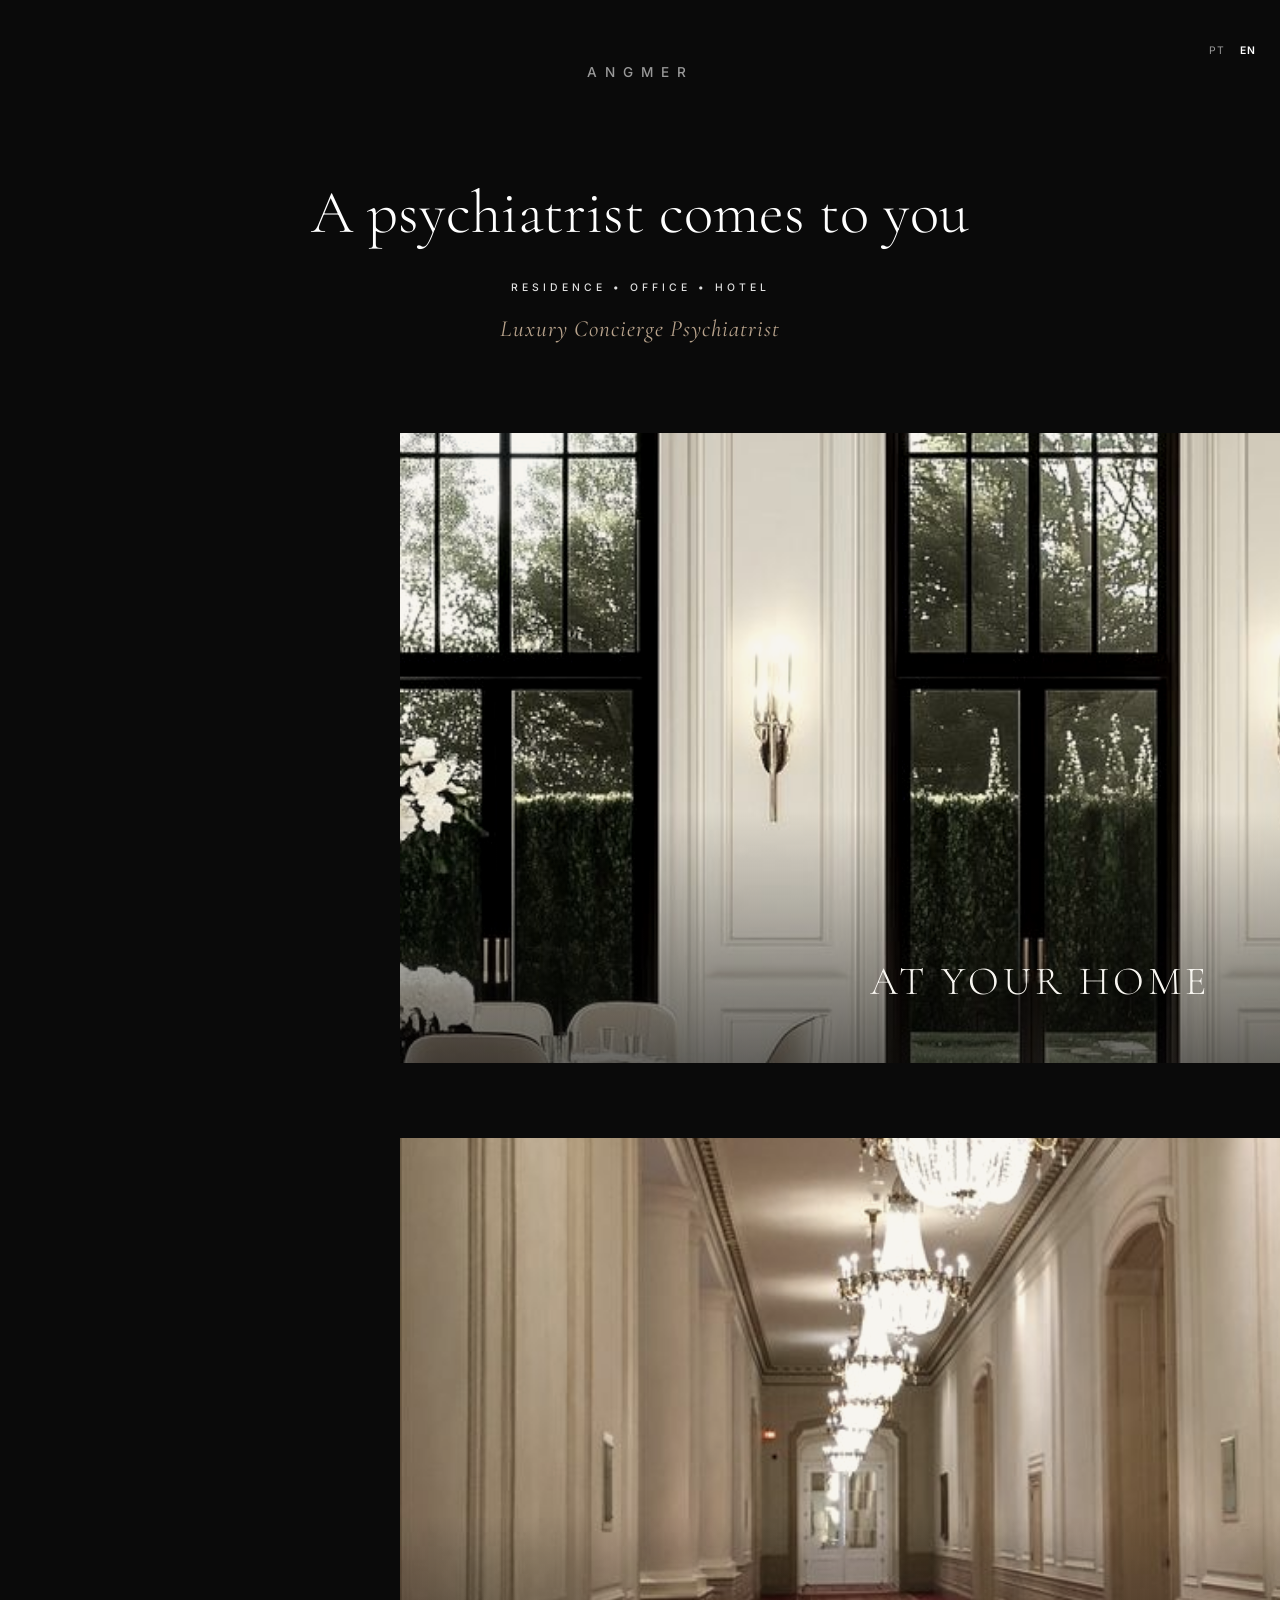
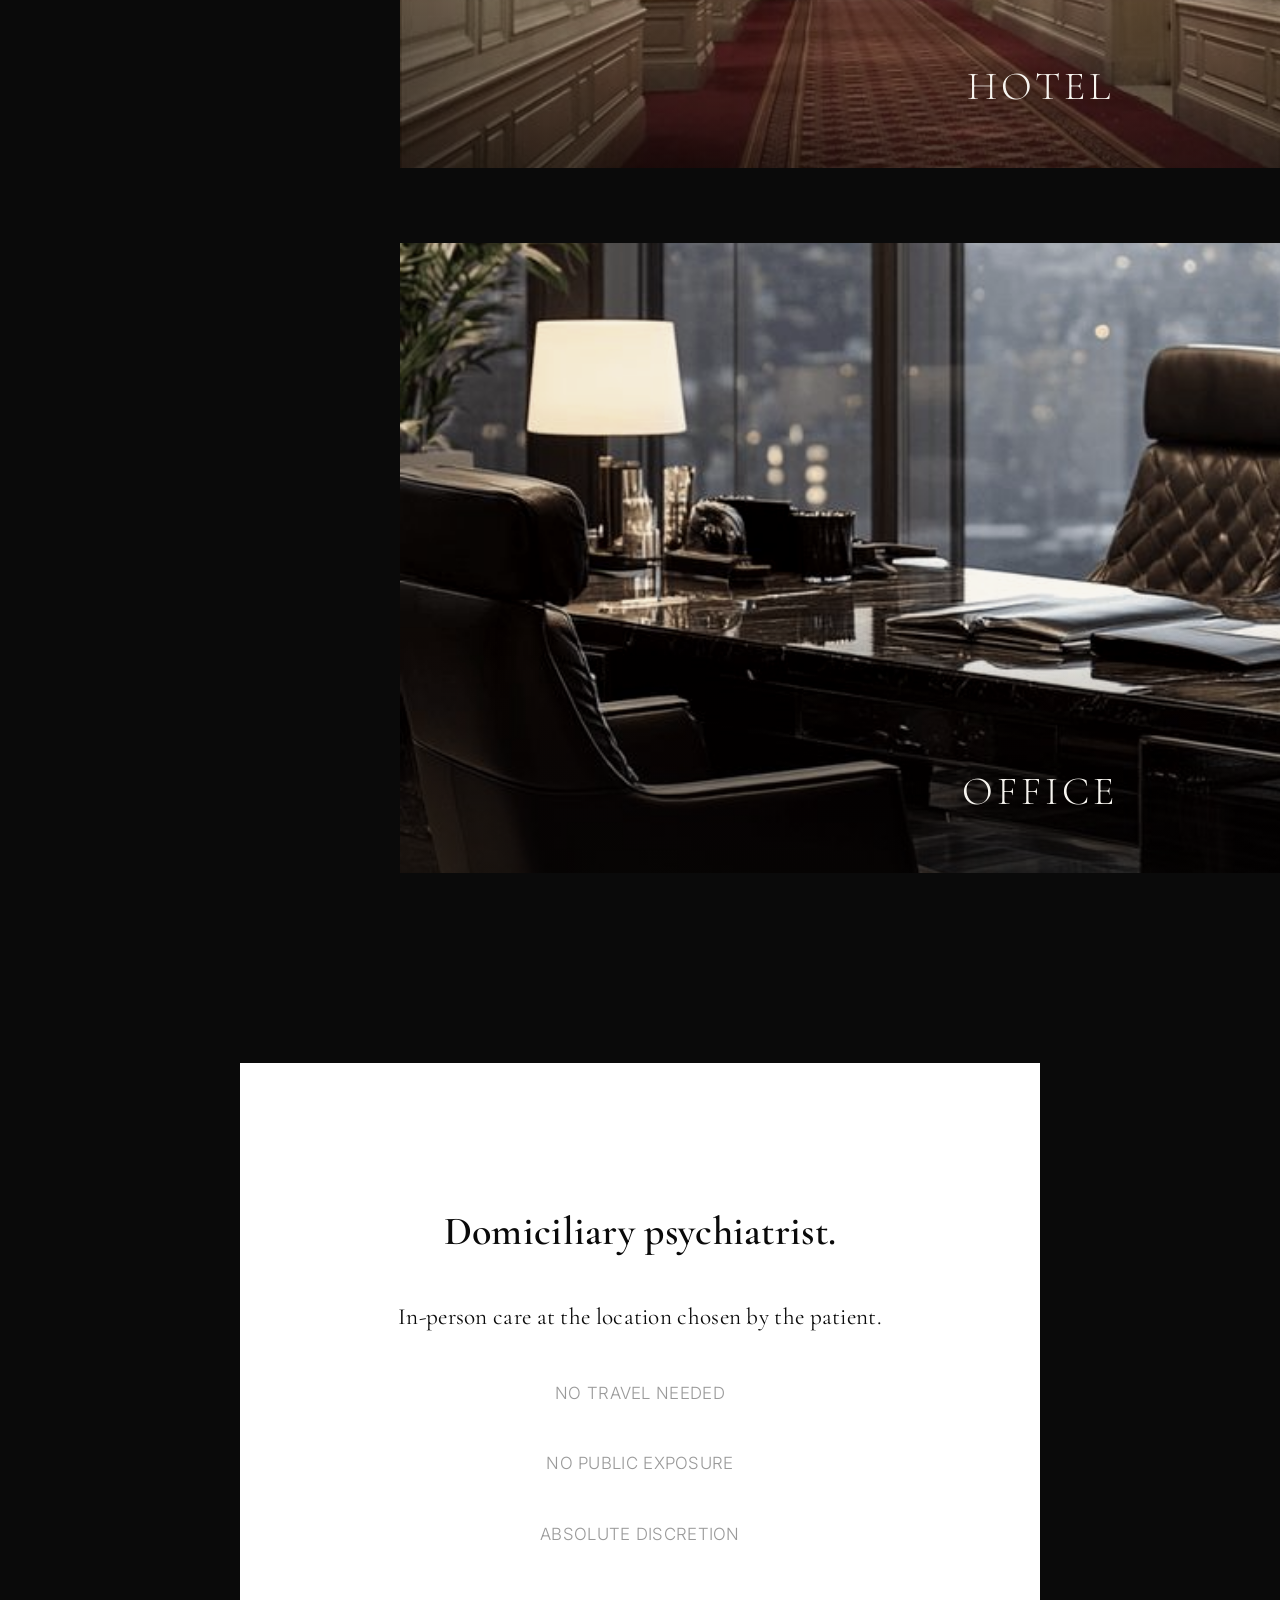
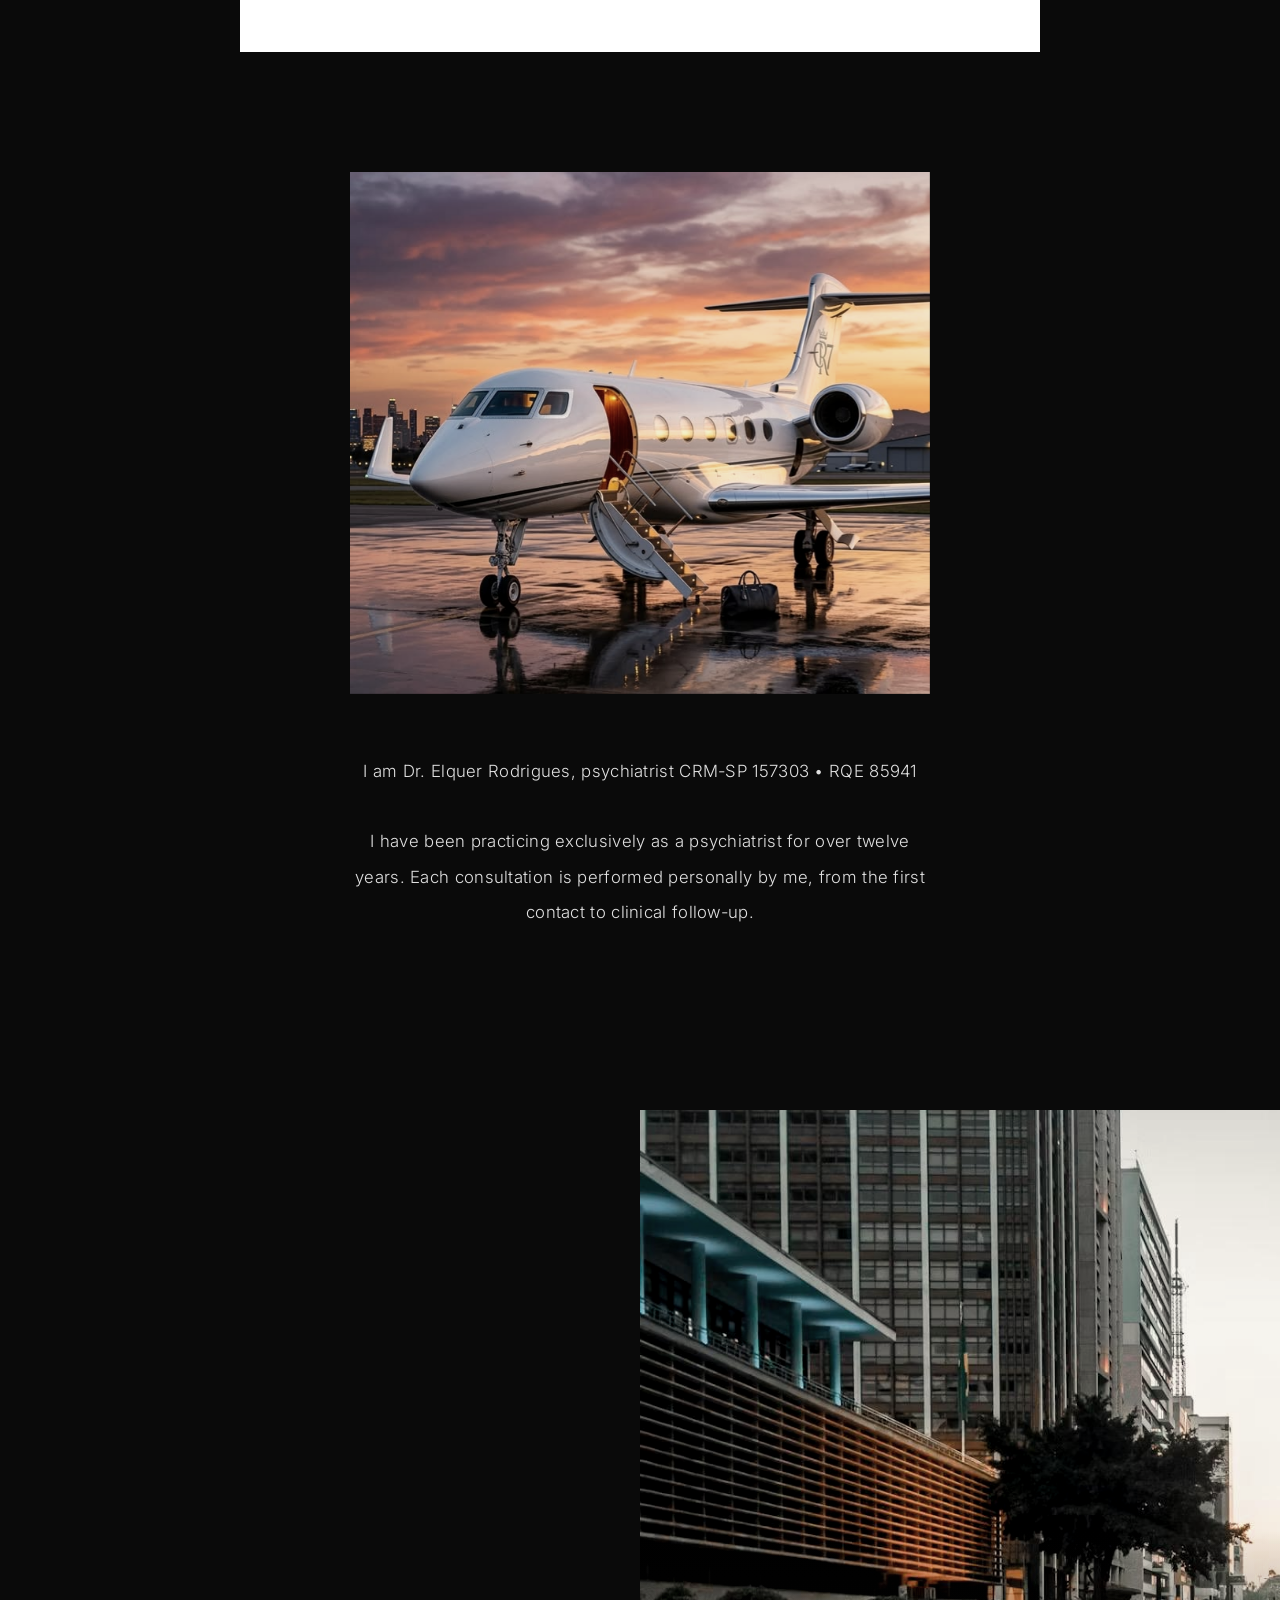
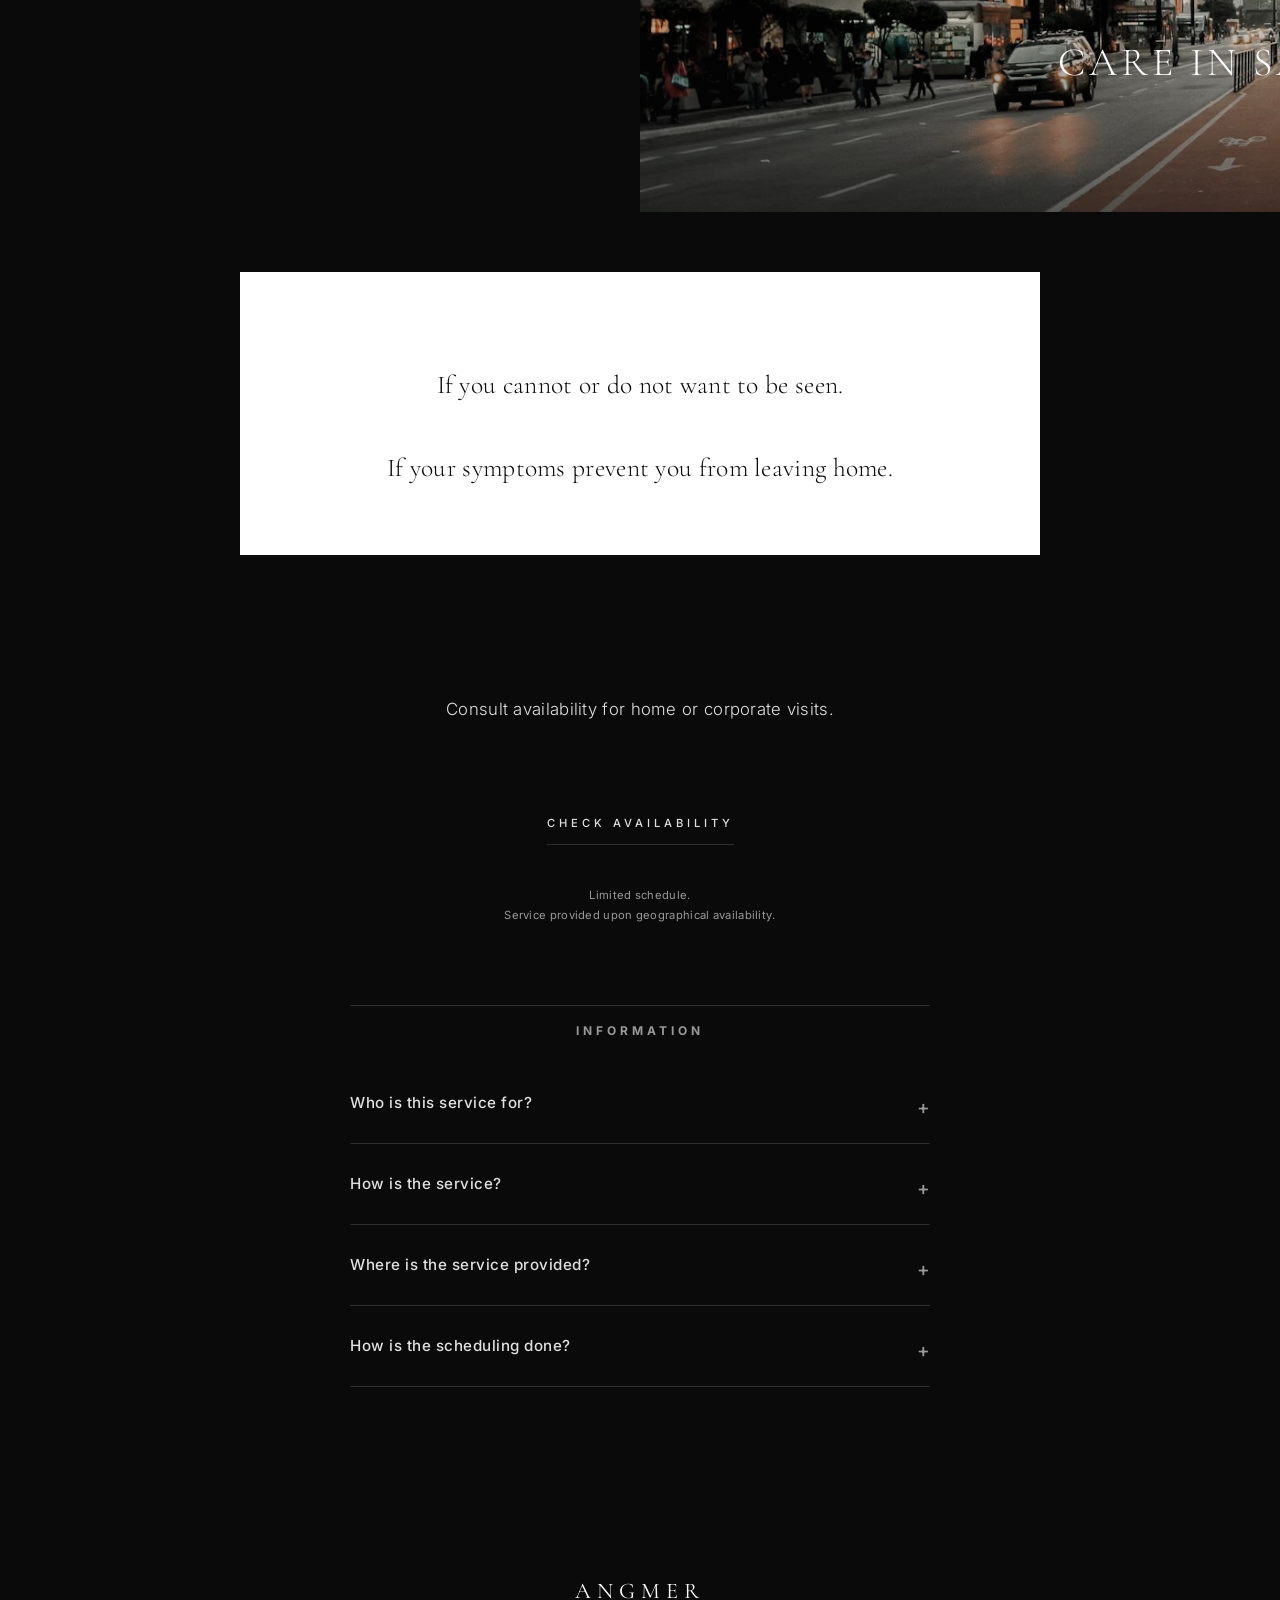
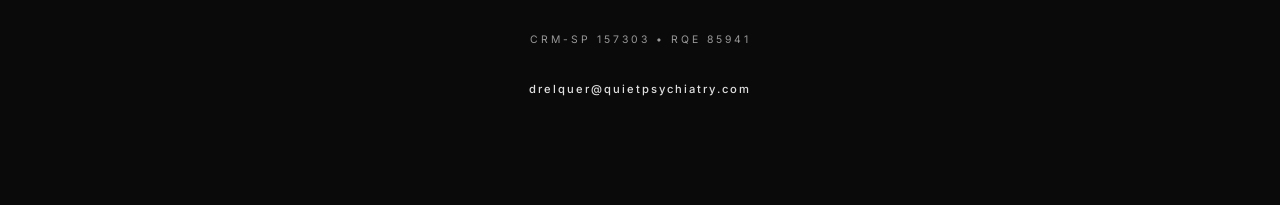
==== en/index.html @ 4bdd9889 "Update index.html" ====
<!DOCTYPE html>
<html lang="en">
<head>
  <meta charset="UTF-8">
  <meta name="viewport" content="width=device-width, initial-scale=1.0">
  <meta name="theme-color" content="#0A0A0A">
  <title>ANGMER | Private Domiciliary Psychiatry</title>
  <meta name="description" content="Psychiatric care directly at your residence, office, or hotel in São Paulo.">
  <meta name="keywords" content="home psychiatrist, hotel psychiatrist, private doctor at home">
  <meta name="author" content="ANGMER">
  <meta name="robots" content="index, follow">
  <link rel="alternate" hreflang="pt-BR" href="https://angmer.com.br" />
  <link rel="alternate" hreflang="en" href="https://angmer.com.br/en/" />
  <link rel="alternate" hreflang="x-default" href="https://angmer.com.br" />
  <link rel="preconnect" href="https://fonts.googleapis.com">
  <link rel="preconnect" href="https://fonts.gstatic.com" crossorigin>
  <link href="https://fonts.googleapis.com/css2?family=Cormorant+Garamond:ital,wght@0,300;0,400;0,500;0,600;1,300;1,400&family=Inter:wght@200;300;400;500;600;700&display=swap" rel="stylesheet">
  <script type="application/ld+json">
    {
      "@context": "https://schema.org",
      "@type": "Physician",
      "name": "Dr. Elquer Rodrigues",
      "medicalSpecialty": "Psychiatry",
      "url": "https://angmer.com.br",
      "description": "Private domiciliary, corporate, and premium psychiatric care in São Paulo.",
      "address": {
        "@type": "PostalAddress",
        "addressLocality": "São Paulo",
        "addressRegion": "SP",
        "addressCountry": "BR"
      },
      "priceRange": "$$$$"
    }
  </script>
  <style>
    :root {
      --bg: #0A0A0A;                
      --text: #FFFFFF;              
      --text-muted: #E0E0E0;        
      --text-light: #999999;        
      --accent: #B8A38C;            
      --line: rgba(255, 255, 255, 0.15); 
      --transition-smooth: cubic-bezier(0.25, 1, 0.5, 1);
      --font-serif: 'Cormorant Garamond', Georgia, 'Times New Roman', serif;
      --font-sans: 'Inter', system-ui, -apple-system, BlinkMacSystemFont, sans-serif;
    }
    * { box-sizing: border-box; }
    body {
      margin: 0;
      padding: 0;
      font-family: var(--font-sans);
      background: #FFFFFF;
      color: var(--text-muted);    
      line-height: 2.1; 
      -webkit-font-smoothing: antialiased;
      -moz-osx-font-smoothing: grayscale;
      overflow-x: hidden;
    }
    .site-wrapper {
      background: var(--bg);
      width: 100%;
      height: 100vh;
      overflow: hidden; 
      animation: expandSite 2.4s cubic-bezier(0.8, 0, 0.2, 1) forwards, unlockScroll 0s 2.4s forwards;
    }
    @keyframes expandSite {
       0% { clip-path: inset(50% 50%); } 
       15% { clip-path: inset(calc(50% - 90px)); } 
       45% { clip-path: inset(calc(50% - 90px)); } 
       100% { clip-path: inset(0%); } 
    }
    @keyframes unlockScroll {
      to { height: auto; overflow: visible; clip-path: none; }
    }
    .lang-nav {
      position: absolute;
      top: 40px;
      right: 24px;
      display: flex;
      gap: 15px;
      font-family: var(--font-sans);
      font-size: 0.65rem;
      letter-spacing: 1px;
      z-index: 10;
    }
    .lang-nav a {
      color: var(--text-light);
      text-decoration: none;
      transition: color 0.3s ease;
    }
    .lang-nav a:hover, .lang-nav a.active {
      color: var(--text);
      font-weight: 600;
    }
    header {
      text-align: center; 
      padding: 0 24px;
      position: relative;
      min-height: 100vh; 
      display: flex;
      flex-direction: column;
      align-items: center;
    }
    h1 { 
      position: absolute;
      top: 50vh;
      left: 50%;
      transform: translate(-50%, -50%);
      font-family: var(--font-sans);
      font-size: 0.85rem; 
      color: var(--text-light); 
      margin: 0; 
      text-transform: uppercase;
      letter-spacing: 8px;
      font-weight: 500; 
      z-index: 20;
      animation: moveLogo 2.4s cubic-bezier(0.8, 0, 0.2, 1) forwards;
    }
    @keyframes moveLogo {
      0% { top: 50vh; } 
      45% { top: 50vh; } 
      100% { top: 8vh; } 
    }
    .hero-text-block {
      padding-top: 20vh; 
      padding-bottom: 10vh;
      width: 100%;
      max-width: 800px;
    }
    .hero-statement { 
      font-family: var(--font-serif); 
      font-size: clamp(2.2rem, 6vw, 3.8rem); 
      font-weight: 300;
      color: var(--text); 
      margin: 0 auto 30px auto; 
      line-height: 1.1;
      max-width: 700px;
    }
    .hero-locations { 
      font-family: var(--font-sans); 
      font-size: 0.65rem; 
      font-weight: 500; 
      letter-spacing: 4px; 
      color: var(--text-muted); 
      text-transform: uppercase; 
      margin-bottom: 6px; 
    }
    .hero-luxury { 
      font-family: var(--font-serif); 
      font-size: clamp(1.2rem, 3.5vw, 1.45rem); 
      font-weight: 400; 
      font-style: italic;
      letter-spacing: 1px; 
      color: var(--accent); 
      margin: 0 0 80px 0; 
    }
    
    .header-gallery {
      width: 100%;
      display: flex;
      flex-direction: column;
      align-items: center;
      gap: 75px; 
      margin-bottom: 100px;
    }
    
    .gallery-item {
      width: 100vw;
      position: relative;
      left: 50%;
      right: 50%;
      margin-left: -50vw;
      margin-right: -50vw;
      text-align: center;
      opacity: 0;
      transform: translateY(30px);
      transition: opacity 1.5s var(--transition-smooth), transform 1.5s var(--transition-smooth);
    }
    
    .gallery-item.visible {
      opacity: 1;
      transform: translateY(0);
    }

    .gallery-image {
      width: 100%;
      height: 70vh; 
      background-position: center;
      background-repeat: no-repeat;
      background-size: cover;
      filter: contrast(104%) brightness(94%) sepia(10%) saturate(80%);
      position: relative;
      display: flex;
      align-items: flex-end;
      justify-content: center;
    }

    .gallery-image::after {
      content: "";
      position: absolute;
      bottom: 0;
      left: 0;
      width: 100%;
      height: 40%;
      background: linear-gradient(to bottom, transparent, rgba(10,10,10,0.6));
      pointer-events: none;
    }
    
    .gallery-caption {
      position: relative;
      z-index: 2;
      font-family: var(--font-serif);
      font-size: clamp(1.8rem, 4vw, 2.5rem);
      color: #FFFFFF;
      font-weight: 300;
      letter-spacing: 4px;
      text-transform: uppercase;
      margin: 0;
      padding-bottom: 40px;
    }

    .fade-in-late {
      opacity: 0;
      transform: translateY(20px);
      animation: fadeUpText 1s cubic-bezier(0.25, 1, 0.5, 1) 2.2s forwards;
    }
    @keyframes fadeUpText {
      to { opacity: 1; transform: translateY(0); }
    }
    .btn { 
      display: inline-block; 
      margin-top: 50px; 
      font-family: var(--font-sans); 
      color: var(--text-muted); 
      background-color: transparent; 
      border: none;
      border-bottom: 1px solid var(--line);
      padding: 0 0 8px 0; 
      text-decoration: none; 
      font-size: 0.7rem; 
      text-transform: uppercase; 
      letter-spacing: 4px; 
      transition: border-color 0.4s ease, color 0.4s ease; 
      font-weight: 500; 
    }
    .btn:hover { 
      border-bottom-color: var(--text); 
      color: var(--text);
    }
    .btn:focus-visible {
      outline: 2px solid var(--text);
      outline-offset: 4px;
    }
    .parallax-divider {
      width: 100vw;
      height: 78vh;
      background-position: center center;
      background-repeat: no-repeat;
      background-size: cover; 
      background-attachment: scroll; 
      position: relative;
      left: 50%;
      right: 50%;
      margin-left: -50vw;
      margin-right: -50vw;
      background-color: transparent; 
      filter: contrast(104%) brightness(94%) sepia(10%) saturate(80%);
      opacity: 0; 
      transform: scale(0.98); 
      transform-origin: center center;
      transition: opacity 2.2s cubic-bezier(0.16, 1, 0.3, 1), transform 2.5s cubic-bezier(0.16, 1, 0.3, 1);
      will-change: transform, opacity;
      margin: 60px 0;
    }
    .parallax-divider.visible { opacity: 1; transform: scale(1); }
    
    .sp-banner-wrapper {
      width: 100vw;
      position: relative;
      left: 50%;
      right: 50%;
      margin-left: -50vw;
      margin-right: -50vw;
      text-align: center;
      margin: 60px 0;
      opacity: 0; 
      transform: scale(0.98); 
      transition: opacity 2.2s cubic-bezier(0.16, 1, 0.3, 1), transform 2.5s cubic-bezier(0.16, 1, 0.3, 1);
      will-change: transform, opacity;
    }
    .sp-banner-wrapper.visible { opacity: 1; transform: scale(1); }
    .sp-banner-inner {
      position: relative;
      display: block; 
      width: 100%;
      margin: 0 auto;
    }
    .sp-image {
      display: block;
      width: 100%;
      height: 78vh;
      object-fit: cover;
      filter: contrast(104%) brightness(94%) sepia(10%) saturate(80%);
    }
    .sp-smoke {
      position: absolute;
      bottom: 0;
      left: 0;
      width: 100%;
      height: 40%; 
      background: linear-gradient(to bottom, transparent, rgba(10,10,10,0.6));
      display: flex;
      align-items: flex-end;
      justify-content: center;
      padding-bottom: 12vh; 
      pointer-events: none; 
    }
    .sp-text {
      font-family: var(--font-serif);
      font-size: clamp(1.8rem, 4vw, 2.5rem);
      color: #FFFFFF;
      font-weight: 300;
      letter-spacing: 4px;
      text-transform: uppercase;
      margin: 0;
    }
    
    .content-section { 
      padding: 120px 24px; 
      max-width: 800px; 
      margin: 0 auto; 
    }
    
    .content { max-width: 580px; margin: 0 auto; text-align: center; }
    .content p { 
      font-size: clamp(0.95rem, 1.6vw, 1.05rem); 
      color: var(--text-muted); 
      margin-bottom: 35px;
      line-height: 2.1; 
      font-weight: 300; 
      letter-spacing: 0.3px; 
    }
    .content p:last-child { margin-bottom: 0; }
    
    .scroll-reveal-slow {
      font-family: var(--font-sans);
      font-size: 0.65rem;
      text-transform: uppercase;
      letter-spacing: 5px;
      color: var(--text-light);
      margin: 20px 0;
      opacity: 0;
      transform: translateY(20px);
      transition: opacity 2s cubic-bezier(0.16, 1, 0.3, 1), transform 2s cubic-bezier(0.16, 1, 0.3, 1);
      will-change: transform, opacity;
    }
    .scroll-reveal-slow.visible {
      opacity: 1; 
      transform: translateY(0);
    }
    .profile-photo {
      display: block;
      margin: 0 auto 60px auto;
      height: 58vh;             
      width: 100%;
      object-fit: cover;
      border: none;             
      padding: 0;
      background: transparent;
      filter: contrast(102%) sepia(12%) brightness(96%) saturate(85%);
    }
    .secure-alt-contact {
      display: block;
      font-family: var(--font-sans);
      font-size: 0.7rem;
      color: var(--text-light);
      letter-spacing: 0.3px;
      margin-top: 40px;
      line-height: 1.8;
      font-weight: 400;
    }
    .faq-container { margin-top: 80px; text-align: left; border-top: 1px solid var(--line); }
    .faq-item { border-bottom: 1px solid var(--line); }
    .faq-item summary {
      padding: 24px 0;
      font-family: var(--font-sans);
      font-size: 0.95rem;
      font-weight: 500; 
      color: var(--text-muted);
      cursor: pointer;
      list-style: none;
      position: relative;
      letter-spacing: 0.5px;
    }
    .faq-item summary::-webkit-details-marker { display: none; } 
    .faq-item summary::after {
      content: '+';
      position: absolute;
      right: 0;
      color: var(--text-light);
      font-weight: 500;
      font-size: 1.2rem;
    }
    .faq-item[open] summary { color: var(--text); font-weight: 600; }
    .faq-item[open] summary::after { content: '–'; color: var(--text); }
    .faq-answer {
      padding-bottom: 24px;
      color: var(--text-muted);
      font-size: 0.85rem;
      line-height: 1.9;
      font-weight: 300;
    }
    footer { text-align: center; padding: 60px 24px 100px 24px; font-family: var(--font-sans); margin: 0 auto; background-color: var(--bg); color: var(--text-muted);}
    .footer-brand { font-family: var(--font-serif); font-size: 1.4rem; letter-spacing: 6px; color: var(--text); margin-bottom: 15px; }
    .footer-creds { font-size: 0.65rem; letter-spacing: 3px; color: var(--text-light); margin-bottom: 20px; }
    .footer-email { display: inline-block; font-size: 0.7rem; letter-spacing: 2px; color: var(--text-muted); text-decoration: none; transition: color 0.3s ease; font-weight: 500; }
    .footer-email:hover { color: var(--accent); }
    
    .scroll-reveal {
      opacity: 0;
      transform: translateY(30px);
      transition: opacity 1.5s var(--transition-smooth), transform 1.5s var(--transition-smooth);
      will-change: transform, opacity;
    }
    
    .scroll-reveal.visible {
      opacity: 1;
      transform: translateY(0);
    }

    @media(max-width: 768px) {
      .lang-nav { top: 25px; right: 20px; gap: 10px; }
      header { padding: 0 20px; min-height: 100vh; } 
      @keyframes moveLogo {
        0% { top: 50vh; }
        45% { top: 50vh; }
        100% { top: 6vh; }
      }
      .hero-text-block { padding-top: 18vh; padding-bottom: 8vh; }
      h1 { letter-spacing: 6px; }
      .hero-statement { font-size: 2.1rem; line-height: 1.25; margin-bottom: 25px; }
      
      .header-gallery { gap: 50px; } 
      .gallery-image { height: 50vh; } 

      .content-section { padding: 90px 20px; }
      .profile-photo { height: 50vh; width: 100%; margin: 0 auto 40px auto; }
      
      .parallax-divider { height: 66vh; margin: 20px 0; }
      .sp-banner-wrapper { margin: 20px 0; }
      .sp-image { height: 66vh; } 
      .sp-smoke { padding-bottom: 8vh; height: 40%; }
      .sp-text { font-size: clamp(1.2rem, 3vw, 1.5rem); letter-spacing: 3px; }
      
      .gallery-caption { font-size: clamp(1.2rem, 3vw, 1.5rem); letter-spacing: 3px; padding-bottom: 30px;}
      
      .btn { display: inline-block; width: auto; text-align: center; padding: 0 0 8px 0; }
    }
  </style>
</head>
<body>
<div class="site-wrapper">
  <nav class="lang-nav fade-in-late">
    <a href="/">PT</a>
    <a href="/en/" class="active">EN</a>
  </nav>
  <header>
    <h1>ANGMER</h1>
    <div class="hero-text-block fade-in-late">
      <p class="hero-statement">A psychiatrist comes to you</p>
      <p class="hero-locations">Residence &bull; Office &bull; Hotel</p>
      <p class="hero-luxury">Luxury Concierge Psychiatrist</p>
      
      <div class="header-gallery">
        <div class="gallery-item scroll-reveal">
          <div class="gallery-image" style="background-image: url('../foto1.jpg');">
            <p class="gallery-caption">At your home</p>
          </div>
        </div>
        
        <div class="gallery-item scroll-reveal">
          <div class="gallery-image" style="background-image: url('../foto2.jpg');">
            <p class="gallery-caption">Hotel</p>
          </div>
        </div>
        
        <div class="gallery-item scroll-reveal">
          <div class="gallery-image" style="background-image: url('../foto3.jpg');">
             <p class="gallery-caption">Office</p>
          </div>
        </div>
      </div>
    </div>
  </header>

  <section class="content-section scroll-reveal" style="padding: 100px 24px; display: flex; flex-direction: column; justify-content: center; background-color: #FFFFFF; color: var(--text-muted);">
    <div class="content">
      <p style="font-family: var(--font-serif); font-size: clamp(1.8rem, 4.5vw, 2.5rem); color: var(--bg) !important; font-weight: 600; line-height: 1.4; margin-bottom: 40px;">
        Domiciliary psychiatrist.
      </p>
      <p style="font-family: var(--font-serif); font-size: clamp(1.15rem, 3.2vw, 1.45rem); color: var(--bg); font-weight: 400; margin-bottom: 40px; line-height: 1.6;">
        In-person care at the location chosen by the patient.
      </p>
      <p class="scroll-reveal-slow" style="color: var(--text-light);">No travel needed</p>
      <p class="scroll-reveal-slow" style="transition-delay: 0.3s; color: var(--text-light);">No public exposure</p>
      <p class="scroll-reveal-slow" style="transition-delay: 0.6s; color: var(--text-light);">Absolute discretion</p>
    </div>
  </section>

  <section class="content-section scroll-reveal" style="background-color: var(--bg); color: var(--text-muted);">
    <div class="content">
      <img src="../foto4.jpg" alt="Dr. Elquer Rodrigues" class="profile-photo scroll-reveal">
      <p>I am Dr. Elquer Rodrigues, psychiatrist <span style="white-space: nowrap;">CRM-SP 157303 • RQE 85941</span></p>
      <p>I have been practicing exclusively as a psychiatrist for over twelve years. Each consultation is performed personally by me, from the first contact to clinical follow-up.</p>
    </div>
  </section>
  
  <div class="sp-banner-wrapper scroll-reveal">
    <div class="sp-banner-inner">
      <img src="../foto5.jpg" class="sp-image" alt="São Paulo">
      <div class="sp-smoke">
        <p class="sp-text">Care in São Paulo</p>
      </div>
    </div>
  </div>
  
  <section class="content-section scroll-reveal" style="padding-top: 60px; padding-bottom: 60px; background-color: #FFFFFF; color: var(--bg);">
    <div class="content">
      <p style="font-family: var(--font-serif); font-size: clamp(1.3rem, 3.5vw, 1.6rem); color: var(--bg); font-weight: 300; margin-bottom: 30px;">
        If you cannot or do not want to be seen.
      </p>
      <p style="font-family: var(--font-serif); font-size: clamp(1.3rem, 3.5vw, 1.6rem); color: var(--bg); font-weight: 300; margin-bottom: 0;">
        If your symptoms prevent you from leaving home.
      </p>
    </div>
  </section>
  
  <section class="content-section scroll-reveal" style="background-color: var(--bg); color: var(--text-muted);">
    <div class="content">
      <p>Consult availability for home or corporate visits.</p>
      <a href="https://wa.me/5511977335683?text=I%20would%20like%20to%20check%20availability%20for%20ANGMER%20services." 
         target="_blank" 
         class="btn"
         aria-label="Check service availability via WhatsApp">
        Check availability
      </a>
      <span class="secure-alt-contact">
        Limited schedule.<br>Service provided upon geographical availability.
      </span>
      <div class="faq-container">
        <h3 style="font-family: var(--font-sans); font-size: 0.75rem; letter-spacing: 4px; text-transform: uppercase; color: var(--text-light); margin-bottom: 20px; text-align: center;">Information</h3>
        <details class="faq-item">
          <summary>Who is this service for?</summary>
          <div class="faq-answer">
            <p style="margin: 0; text-align: left;">For patients who require total privacy protection, schedule flexibility, and the elimination of displacement around the capital of São Paulo.</p>
          </div>
        </details>
        <details class="faq-item">
          <summary>How is the service?</summary>
          <div class="faq-answer">
            <p style="margin: 0 0 15px 0; text-align: left;">After scheduling and payment confirmation, I will go to you.</p>
            <p style="margin: 0 0 15px 0; text-align: left;">The consultation occurs with the same depth and technical rigor as a medical office. Complete clinical evaluation, diagnosis, and prescription.</p>
            <p style="margin: 0; text-align: left;">Because it is a private, individualized medical service with time exclusively reserved for the patient, all consultations are previously scheduled and paid for. There are no free return consultations.</p>
          </div>
        </details>
        <details class="faq-item">
          <summary>Where is the service provided?</summary>
          <div class="faq-answer">
            <p style="margin: 0; text-align: left;">Residences, companies, offices, and hotels located exclusively in the city of São Paulo.</p>
          </div>
        </details>
        <details class="faq-item">
          <summary>How is the scheduling done?</summary>
          <div class="faq-answer">
            <p style="margin: 0; text-align: left;">The initial request is made through WhatsApp. After a brief analysis of clinical and geographic availability, the time is confirmed directly with the doctor.</p>
          </div>
        </details>
      </div>
    </div>
  </section>
  
  <footer>
    <div class="footer-brand">ANGMER</div>
    <div class="footer-creds"><span style="white-space: nowrap;">CRM-SP 157303 • RQE 85941</span></div>
    <a href="mailto:drelquer@quietpsychiatry.com" class="footer-email">drelquer@quietpsychiatry.com</a>
  </footer>
</div>

<script>
    const details = document.querySelectorAll('details');
    details.forEach((targetDetail) => {
      targetDetail.addEventListener('click', () => {
        details.forEach((detail) => {
          if (detail !== targetDetail) {
            detail.removeAttribute('open');
          }
        });
      });
    });

    (function() {
      var observer = new IntersectionObserver(function(entries) {
        entries.forEach(function(entry) {
          if (entry.isIntersecting) {
            entry.target.classList.add('visible');
            observer.unobserve(entry.target);
          }
        });
      }, { 
        threshold: 0.15, 
        rootMargin: '0px 0px -50px 0px' 
      });
      
      document.querySelectorAll('.scroll-reveal, .content-section, .sp-banner-wrapper, .scroll-reveal-slow').forEach(function(el) {
        if(!el.classList.contains('scroll-reveal-slow')) {
            el.classList.add('scroll-reveal');
        }
        observer.observe(el);
      });
    })();
</script>
</body>
</html>
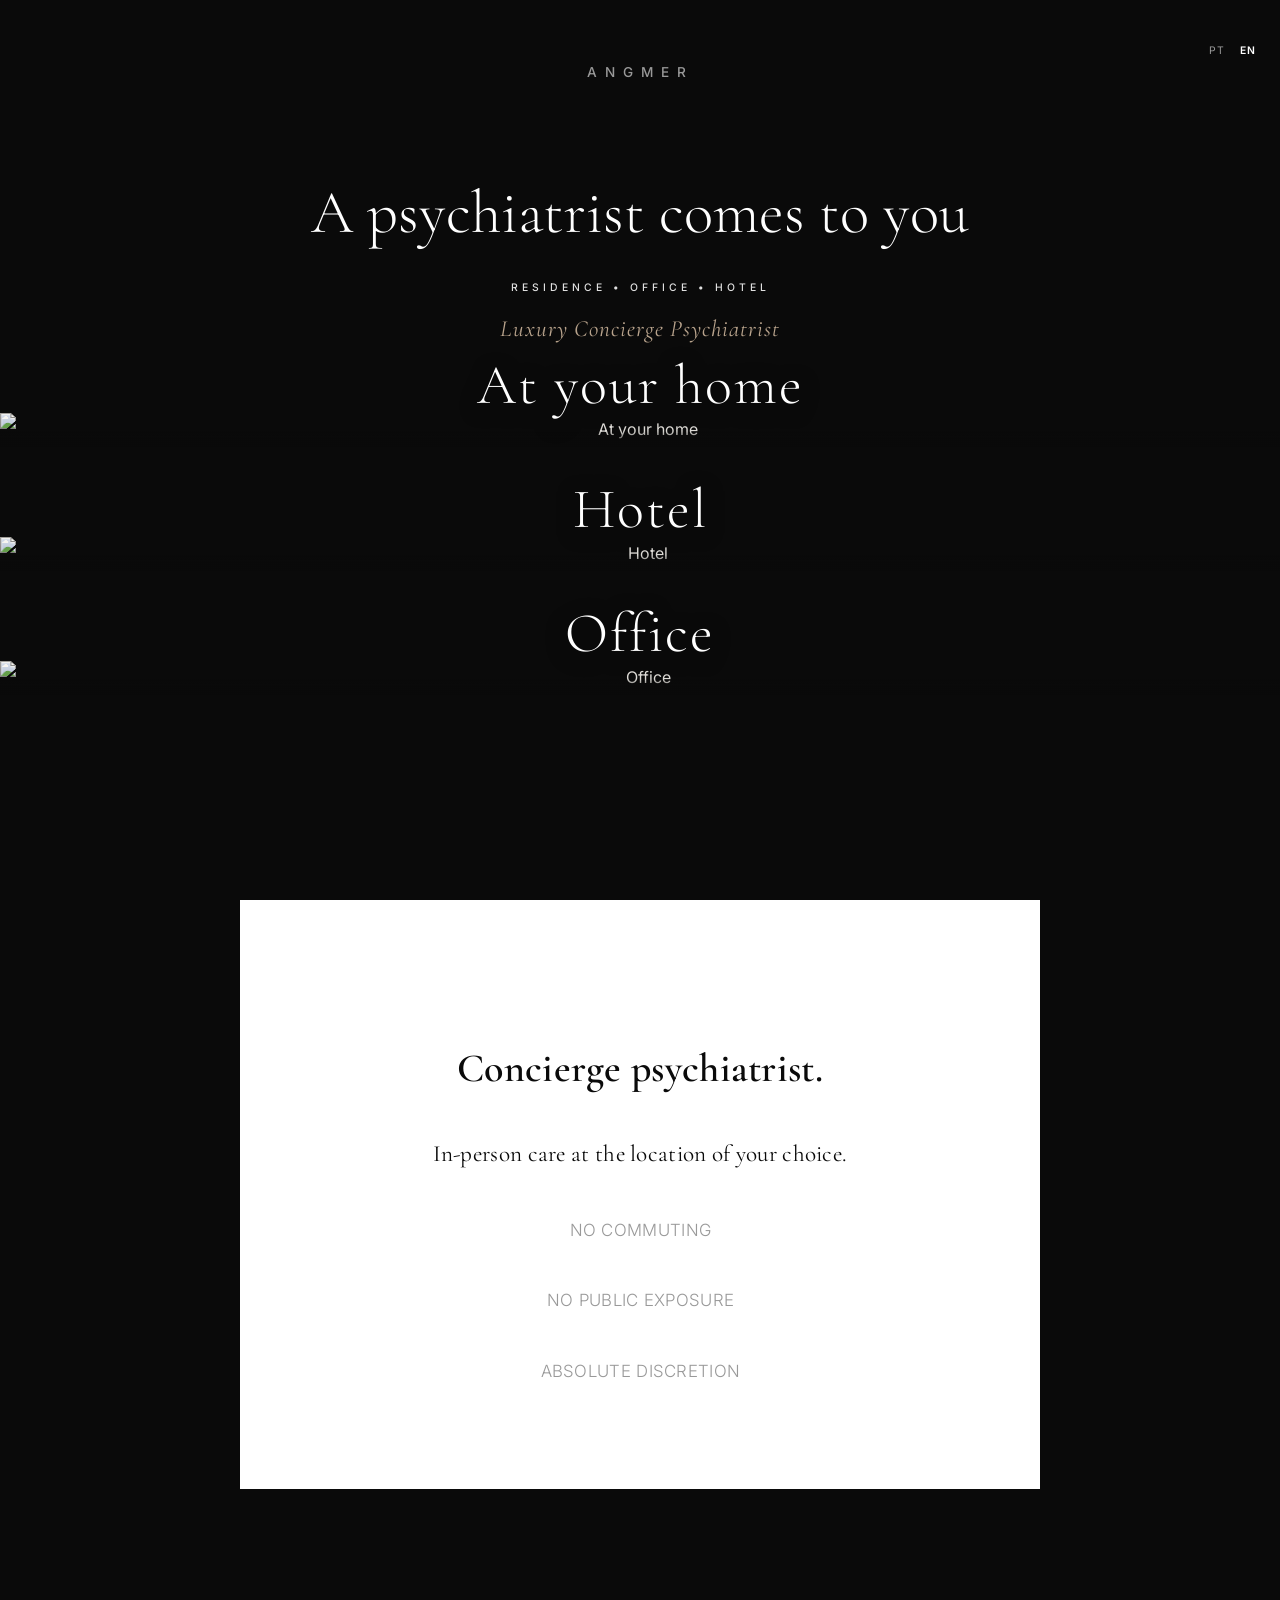
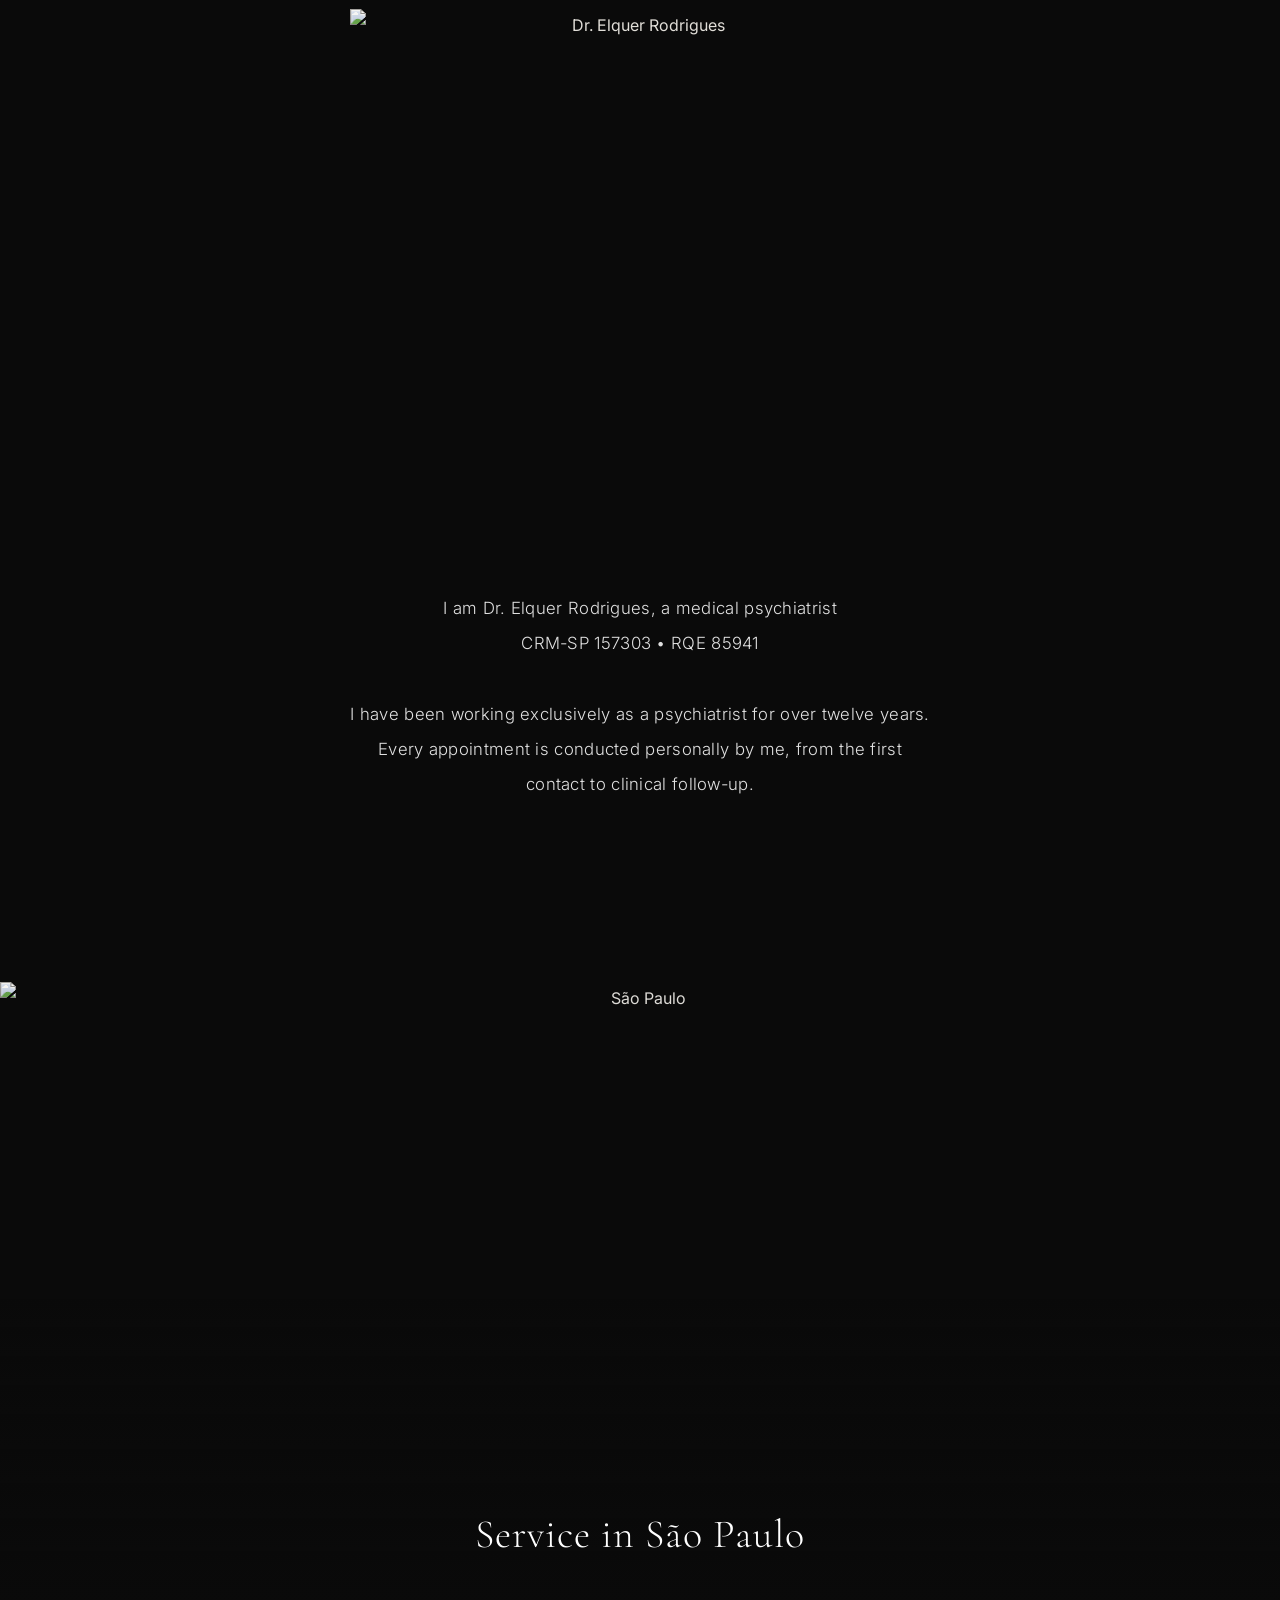
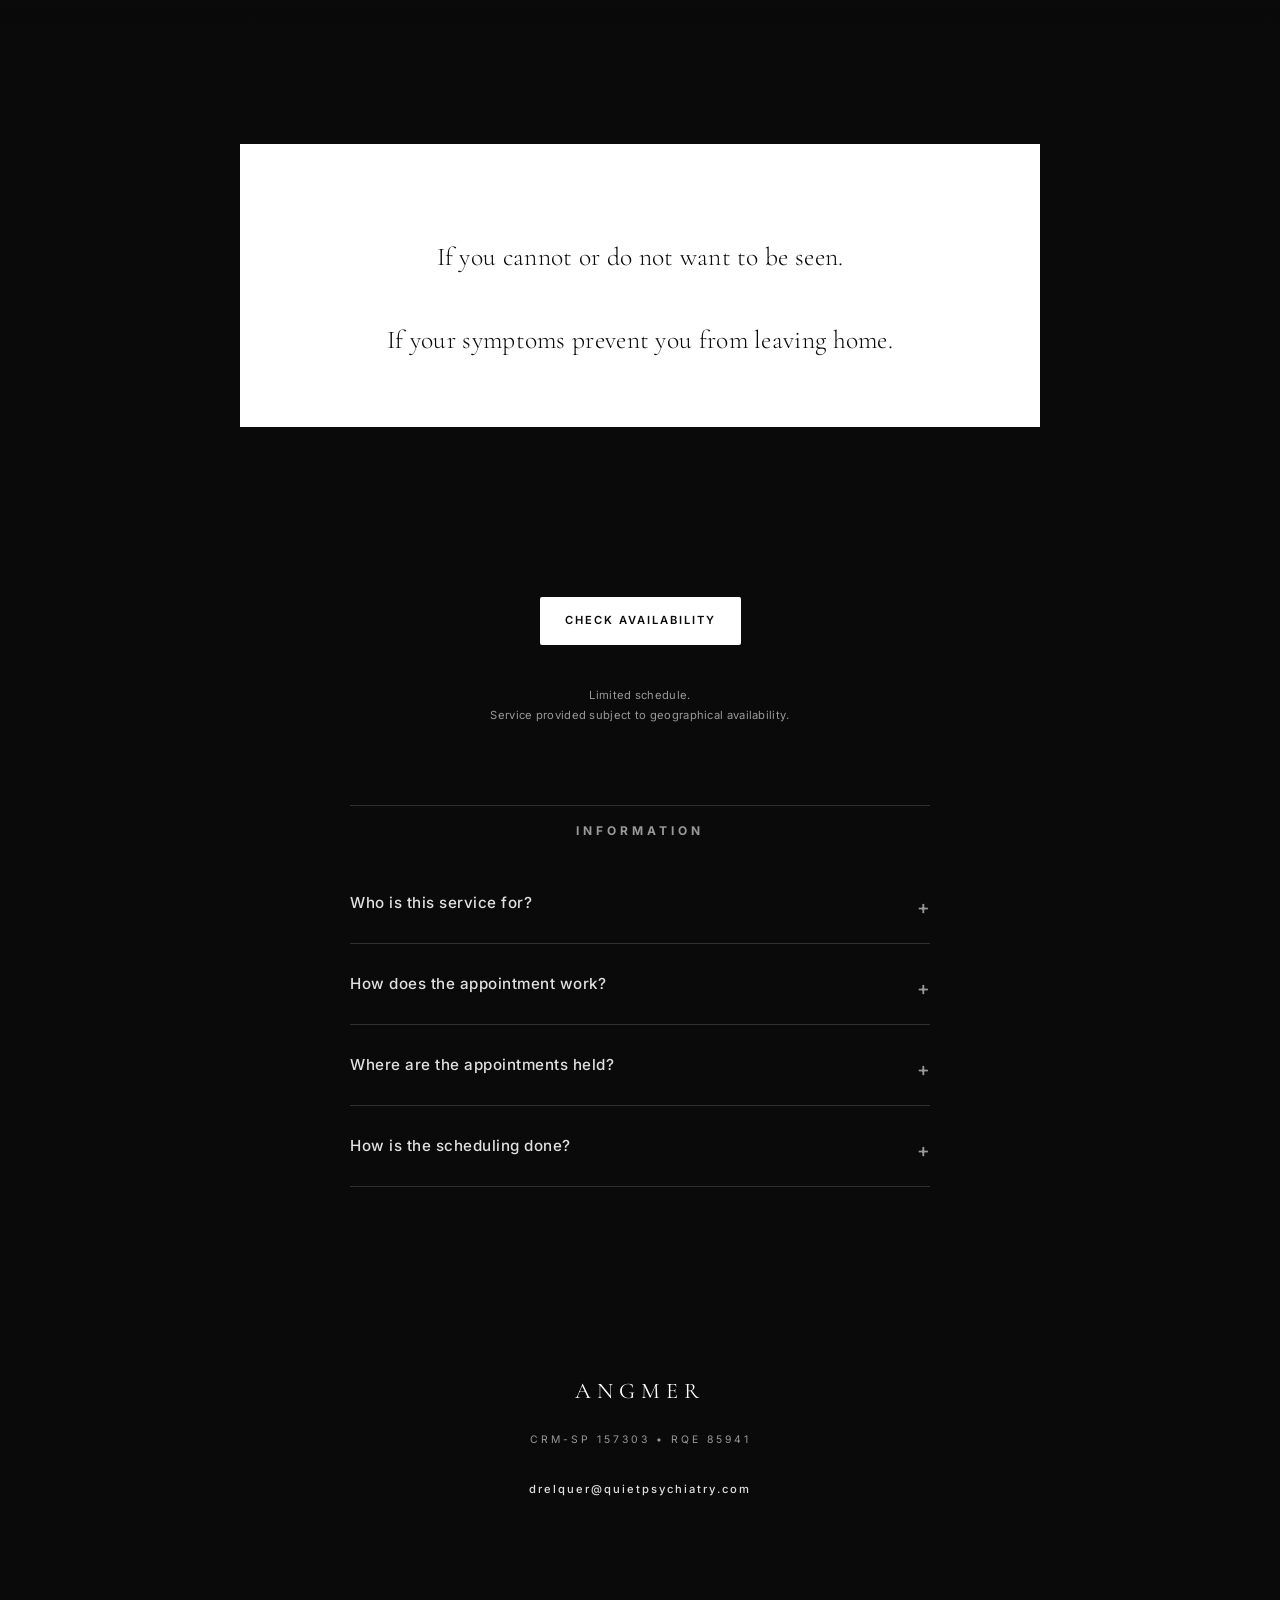
==== commit 21714fa6: "Update index.html" ====
--- a/en/index.html
+++ b/en/index.html
@@ -4,9 +4,9 @@
   <meta charset="UTF-8">
   <meta name="viewport" content="width=device-width, initial-scale=1.0">
   <meta name="theme-color" content="#0A0A0A">
-  <title>ANGMER | Private Domiciliary Psychiatry</title>
+  <title>ANGMER | Private Concierge Psychiatry</title>
   <meta name="description" content="Psychiatric care directly at your residence, office, or hotel in São Paulo.">
-  <meta name="keywords" content="home psychiatrist, hotel psychiatrist, private doctor at home">
+  <meta name="keywords" content="concierge psychiatrist, hotel psychiatrist, private psychiatrist at home">
   <meta name="author" content="ANGMER">
   <meta name="robots" content="index, follow">
   <link rel="alternate" hreflang="pt-BR" href="https://angmer.com.br" />
@@ -21,8 +21,8 @@
       "@type": "Physician",
       "name": "Dr. Elquer Rodrigues",
       "medicalSpecialty": "Psychiatry",
-      "url": "https://angmer.com.br",
-      "description": "Private domiciliary, corporate, and premium psychiatric care in São Paulo.",
+      "url": "https://angmer.com.br/en/",
+      "description": "At-home, corporate, and private psychiatric care in São Paulo.",
       "address": {
         "@type": "PostalAddress",
         "addressLocality": "São Paulo",
@@ -34,8 +34,8 @@
   </script>
   <style>
     :root {
-      --bg: #0A0A0A;                
-      --text: #FFFFFF;              
+      --bg: #0A0A0A;              
+      --text: #FFFFFF;            
       --text-muted: #E0E0E0;        
       --text-light: #999999;        
       --accent: #B8A38C;            
@@ -96,7 +96,7 @@
       text-align: center; 
       padding: 0 24px;
       position: relative;
-      min-height: 100vh; 
+      min-height: 100vh;
       display: flex;
       flex-direction: column;
       align-items: center;
@@ -119,11 +119,11 @@
     @keyframes moveLogo {
       0% { top: 50vh; } 
       45% { top: 50vh; } 
-      100% { top: 8vh; } 
+      100% { top: 8vh; }
     }
     .hero-text-block {
-      padding-top: 20vh; 
-      padding-bottom: 10vh;
+      padding-top: 20vh;
+      padding-bottom: 8vh;
       width: 100%;
       max-width: 800px;
     }
@@ -143,7 +143,7 @@
       letter-spacing: 4px; 
       color: var(--text-muted); 
       text-transform: uppercase; 
-      margin-bottom: 6px; 
+      margin-bottom: 6px;
     }
     .hero-luxury { 
       font-family: var(--font-serif); 
@@ -152,26 +152,22 @@
       font-style: italic;
       letter-spacing: 1px; 
       color: var(--accent); 
-      margin: 0 0 80px 0; 
+      margin: 0 0 60px 0;
     }
     
     .header-gallery {
-      width: 100%;
+      width: 100vw;
+      margin-left: calc(50% - 50vw); 
       display: flex;
       flex-direction: column;
       align-items: center;
-      gap: 75px; 
-      margin-bottom: 100px;
+      gap: 90px;
+      margin-bottom: 120px;
     }
     
     .gallery-item {
-      width: 100vw;
       position: relative;
-      left: 50%;
-      right: 50%;
-      margin-left: -50vw;
-      margin-right: -50vw;
-      text-align: center;
+      width: 100%;
       opacity: 0;
       transform: translateY(30px);
       transition: opacity 1.5s var(--transition-smooth), transform 1.5s var(--transition-smooth);
@@ -183,40 +179,38 @@
     }
 
     .gallery-image {
-      width: 100%;
-      height: 70vh; 
-      background-position: center;
-      background-repeat: no-repeat;
-      background-size: cover;
+      display: block;
+      width: 100%;
+      height: auto; 
       filter: contrast(104%) brightness(94%) sepia(10%) saturate(80%);
-      position: relative;
-      display: flex;
-      align-items: flex-end;
-      justify-content: center;
-    }
-
-    .gallery-image::after {
-      content: "";
+    }
+
+    .gallery-smoke {
       position: absolute;
       bottom: 0;
       left: 0;
       width: 100%;
-      height: 40%;
-      background: linear-gradient(to bottom, transparent, rgba(10,10,10,0.6));
+      height: 45%;
+      background: linear-gradient(to bottom, rgba(10,10,10,0) 0%, rgba(10,10,10,0.5) 45%, rgba(10,10,10,0.95) 100%);
       pointer-events: none;
+      z-index: 1;
     }
     
     .gallery-caption {
-      position: relative;
+      position: absolute;
+      bottom: 5%; 
+      left: 0;
+      width: 100%;
+      text-align: center;
+      font-family: var(--font-serif);
+      font-size: clamp(2rem, 6vw, 3.5rem);
+      font-weight: 300;
+      font-style: normal;
+      color: #FFFFFF;
+      letter-spacing: 2px;
+      margin: 0;
       z-index: 2;
-      font-family: var(--font-serif);
-      font-size: clamp(1.8rem, 4vw, 2.5rem);
-      color: #FFFFFF;
-      font-weight: 300;
-      letter-spacing: 4px;
-      text-transform: uppercase;
-      margin: 0;
-      padding-bottom: 40px;
+      text-shadow: 0px 4px 20px rgba(0,0,0,0.5);
     }
 
     .fade-in-late {
@@ -227,68 +221,44 @@
     @keyframes fadeUpText {
       to { opacity: 1; transform: translateY(0); }
     }
+    
     .btn { 
       display: inline-block; 
       margin-top: 50px; 
       font-family: var(--font-sans); 
-      color: var(--text-muted); 
-      background-color: transparent; 
-      border: none;
-      border-bottom: 1px solid var(--line);
-      padding: 0 0 8px 0; 
+      color: var(--bg); 
+      background-color: var(--text); 
+      padding: 12px 25px; 
       text-decoration: none; 
       font-size: 0.7rem; 
       text-transform: uppercase; 
-      letter-spacing: 4px; 
-      transition: border-color 0.4s ease, color 0.4s ease; 
-      font-weight: 500; 
+      letter-spacing: 2px; 
+      font-weight: 600;
+      transition: opacity 0.3s ease;
+      border-radius: 2px;
     }
     .btn:hover { 
-      border-bottom-color: var(--text); 
-      color: var(--text);
-    }
-    .btn:focus-visible {
-      outline: 2px solid var(--text);
-      outline-offset: 4px;
-    }
-    .parallax-divider {
-      width: 100vw;
-      height: 78vh;
-      background-position: center center;
-      background-repeat: no-repeat;
-      background-size: cover; 
-      background-attachment: scroll; 
-      position: relative;
-      left: 50%;
-      right: 50%;
-      margin-left: -50vw;
-      margin-right: -50vw;
-      background-color: transparent; 
-      filter: contrast(104%) brightness(94%) sepia(10%) saturate(80%);
-      opacity: 0; 
-      transform: scale(0.98); 
-      transform-origin: center center;
-      transition: opacity 2.2s cubic-bezier(0.16, 1, 0.3, 1), transform 2.5s cubic-bezier(0.16, 1, 0.3, 1);
+      opacity: 0.8;
+    }
+    
+    .scroll-reveal {
+      opacity: 0;
+      transform: translateY(30px);
+      transition: opacity 1.5s var(--transition-smooth), transform 1.5s var(--transition-smooth);
       will-change: transform, opacity;
-      margin: 60px 0;
-    }
-    .parallax-divider.visible { opacity: 1; transform: scale(1); }
-    
+    }
+    
+    .scroll-reveal.visible {
+      opacity: 1;
+      transform: translateY(0);
+    }
+
     .sp-banner-wrapper {
-      width: 100vw;
-      position: relative;
-      left: 50%;
-      right: 50%;
-      margin-left: -50vw;
-      margin-right: -50vw;
+      width: 100%;
       text-align: center;
       margin: 60px 0;
-      opacity: 0; 
-      transform: scale(0.98); 
-      transition: opacity 2.2s cubic-bezier(0.16, 1, 0.3, 1), transform 2.5s cubic-bezier(0.16, 1, 0.3, 1);
-      will-change: transform, opacity;
-    }
-    .sp-banner-wrapper.visible { opacity: 1; transform: scale(1); }
+    }
+    
     .sp-banner-inner {
       position: relative;
       display: block; 
@@ -307,12 +277,12 @@
       bottom: 0;
       left: 0;
       width: 100%;
-      height: 40%; 
-      background: linear-gradient(to bottom, transparent, rgba(10,10,10,0.6));
+      height: 55%; 
+      background: linear-gradient(to bottom, rgba(10,10,10,0) 0%, rgba(10,10,10,0.4) 30%, rgba(10,10,10,0.85) 70%, #0A0A0A 100%);
       display: flex;
       align-items: flex-end;
       justify-content: center;
-      padding-bottom: 12vh; 
+      padding-bottom: 12vh;
       pointer-events: none; 
     }
     .sp-text {
@@ -320,8 +290,7 @@
       font-size: clamp(1.8rem, 4vw, 2.5rem);
       color: #FFFFFF;
       font-weight: 300;
-      letter-spacing: 4px;
-      text-transform: uppercase;
+      letter-spacing: 1px;
       margin: 0;
     }
     
@@ -361,10 +330,10 @@
     .profile-photo {
       display: block;
       margin: 0 auto 60px auto;
-      height: 58vh;             
-      width: 100%;
-      object-fit: cover;
-      border: none;             
+      height: 58vh;              
+      width: auto;
+      object-fit: contain;
+      border: none;              
       padding: 0;
       background: transparent;
       filter: contrast(102%) sepia(12%) brightness(96%) saturate(85%);
@@ -416,18 +385,6 @@
     .footer-email { display: inline-block; font-size: 0.7rem; letter-spacing: 2px; color: var(--text-muted); text-decoration: none; transition: color 0.3s ease; font-weight: 500; }
     .footer-email:hover { color: var(--accent); }
     
-    .scroll-reveal {
-      opacity: 0;
-      transform: translateY(30px);
-      transition: opacity 1.5s var(--transition-smooth), transform 1.5s var(--transition-smooth);
-      will-change: transform, opacity;
-    }
-    
-    .scroll-reveal.visible {
-      opacity: 1;
-      transform: translateY(0);
-    }
-
     @media(max-width: 768px) {
       .lang-nav { top: 25px; right: 20px; gap: 10px; }
       header { padding: 0 20px; min-height: 100vh; } 
@@ -436,25 +393,22 @@
         45% { top: 50vh; }
         100% { top: 6vh; }
       }
-      .hero-text-block { padding-top: 18vh; padding-bottom: 8vh; }
+      .hero-text-block { padding-top: 18vh; padding-bottom: 6vh; }
       h1 { letter-spacing: 6px; }
       .hero-statement { font-size: 2.1rem; line-height: 1.25; margin-bottom: 25px; }
       
-      .header-gallery { gap: 50px; } 
-      .gallery-image { height: 50vh; } 
+      .header-gallery { gap: 60px; margin-bottom: 80px; } 
 
       .content-section { padding: 90px 20px; }
       .profile-photo { height: 50vh; width: 100%; margin: 0 auto 40px auto; }
       
-      .parallax-divider { height: 66vh; margin: 20px 0; }
-      .sp-banner-wrapper { margin: 20px 0; }
-      .sp-image { height: 66vh; } 
-      .sp-smoke { padding-bottom: 8vh; height: 40%; }
-      .sp-text { font-size: clamp(1.2rem, 3vw, 1.5rem); letter-spacing: 3px; }
+      .sp-banner-wrapper { margin: 20px 0; width: 100vw; position: relative; left: 50%; right: 50%; margin-left: -50vw; margin-right: -50vw; }
+      .sp-banner-inner { width: 100%; display: block; } 
+      .sp-image { width: 100vw; height: 66vh; object-fit: cover; } 
       
-      .gallery-caption { font-size: clamp(1.2rem, 3vw, 1.5rem); letter-spacing: 3px; padding-bottom: 30px;}
+      .sp-smoke { padding-bottom: 8vh; height: 60%; background: linear-gradient(to bottom, rgba(10,10,10,0) 0%, rgba(10,10,10,0.5) 40%, #0A0A0A 100%); }
       
-      .btn { display: inline-block; width: auto; text-align: center; padding: 0 0 8px 0; }
+      .btn { display: inline-block; width: auto; text-align: center; }
     }
   </style>
 </head>
@@ -473,21 +427,21 @@
       
       <div class="header-gallery">
         <div class="gallery-item scroll-reveal">
-          <div class="gallery-image" style="background-image: url('../foto1.jpg');">
-            <p class="gallery-caption">At your home</p>
-          </div>
+          <img src="foto1.jpg?v=novo" alt="At your home" class="gallery-image">
+          <div class="gallery-smoke"></div>
+          <p class="gallery-caption">At your home</p>
         </div>
         
         <div class="gallery-item scroll-reveal">
-          <div class="gallery-image" style="background-image: url('../foto2.jpg');">
-            <p class="gallery-caption">Hotel</p>
-          </div>
+          <img src="foto2.jpg?v=novo" alt="Hotel" class="gallery-image">
+          <div class="gallery-smoke"></div>
+          <p class="gallery-caption">Hotel</p>
         </div>
         
         <div class="gallery-item scroll-reveal">
-          <div class="gallery-image" style="background-image: url('../foto3.jpg');">
-             <p class="gallery-caption">Office</p>
-          </div>
+          <img src="foto3.jpg?v=novo" alt="Office" class="gallery-image">
+          <div class="gallery-smoke"></div>
+          <p class="gallery-caption">Office</p>
         </div>
       </div>
     </div>
@@ -496,12 +450,12 @@
   <section class="content-section scroll-reveal" style="padding: 100px 24px; display: flex; flex-direction: column; justify-content: center; background-color: #FFFFFF; color: var(--text-muted);">
     <div class="content">
       <p style="font-family: var(--font-serif); font-size: clamp(1.8rem, 4.5vw, 2.5rem); color: var(--bg) !important; font-weight: 600; line-height: 1.4; margin-bottom: 40px;">
-        Domiciliary psychiatrist.
+        Concierge psychiatrist.
       </p>
       <p style="font-family: var(--font-serif); font-size: clamp(1.15rem, 3.2vw, 1.45rem); color: var(--bg); font-weight: 400; margin-bottom: 40px; line-height: 1.6;">
-        In-person care at the location chosen by the patient.
+        In-person care at the location of your choice.
       </p>
-      <p class="scroll-reveal-slow" style="color: var(--text-light);">No travel needed</p>
+      <p class="scroll-reveal-slow" style="color: var(--text-light);">No commuting</p>
       <p class="scroll-reveal-slow" style="transition-delay: 0.3s; color: var(--text-light);">No public exposure</p>
       <p class="scroll-reveal-slow" style="transition-delay: 0.6s; color: var(--text-light);">Absolute discretion</p>
     </div>
@@ -509,17 +463,17 @@
 
   <section class="content-section scroll-reveal" style="background-color: var(--bg); color: var(--text-muted);">
     <div class="content">
-      <img src="../foto4.jpg" alt="Dr. Elquer Rodrigues" class="profile-photo scroll-reveal">
-      <p>I am Dr. Elquer Rodrigues, psychiatrist <span style="white-space: nowrap;">CRM-SP 157303 • RQE 85941</span></p>
-      <p>I have been practicing exclusively as a psychiatrist for over twelve years. Each consultation is performed personally by me, from the first contact to clinical follow-up.</p>
+      <img src="foto4.jpg?v=novo" alt="Dr. Elquer Rodrigues" class="profile-photo scroll-reveal">
+      <p>I am Dr. Elquer Rodrigues, a medical psychiatrist <span style="white-space: nowrap;">CRM-SP 157303 • RQE 85941</span></p>
+      <p>I have been working exclusively as a psychiatrist for over twelve years. Every appointment is conducted personally by me, from the first contact to clinical follow-up.</p>
     </div>
   </section>
   
   <div class="sp-banner-wrapper scroll-reveal">
     <div class="sp-banner-inner">
-      <img src="../foto5.jpg" class="sp-image" alt="São Paulo">
+      <img src="foto5.jpg?v=novo" class="sp-image" alt="São Paulo">
       <div class="sp-smoke">
-        <p class="sp-text">Care in São Paulo</p>
+        <p class="sp-text">Service in São Paulo</p>
       </div>
     </div>
   </div>
@@ -537,42 +491,41 @@
   
   <section class="content-section scroll-reveal" style="background-color: var(--bg); color: var(--text-muted);">
     <div class="content">
-      <p>Consult availability for home or corporate visits.</p>
-      <a href="https://wa.me/5511977335683?text=I%20would%20like%20to%20check%20availability%20for%20ANGMER%20services." 
+      <a href="https://wa.me/5511977335683?text=I%20would%20like%20to%20check%20ANGMER%27s%20availability." 
          target="_blank" 
          class="btn"
-         aria-label="Check service availability via WhatsApp">
+         aria-label="Check availability via WhatsApp">
         Check availability
       </a>
       <span class="secure-alt-contact">
-        Limited schedule.<br>Service provided upon geographical availability.
+        Limited schedule.<br>Service provided subject to geographical availability.
       </span>
       <div class="faq-container">
         <h3 style="font-family: var(--font-sans); font-size: 0.75rem; letter-spacing: 4px; text-transform: uppercase; color: var(--text-light); margin-bottom: 20px; text-align: center;">Information</h3>
         <details class="faq-item">
           <summary>Who is this service for?</summary>
           <div class="faq-answer">
-            <p style="margin: 0; text-align: left;">For patients who require total privacy protection, schedule flexibility, and the elimination of displacement around the capital of São Paulo.</p>
+            <p style="margin: 0; text-align: left;">For patients who require total privacy protection, flexible scheduling, and the elimination of commuting across São Paulo.</p>
           </div>
         </details>
         <details class="faq-item">
-          <summary>How is the service?</summary>
+          <summary>How does the appointment work?</summary>
           <div class="faq-answer">
-            <p style="margin: 0 0 15px 0; text-align: left;">After scheduling and payment confirmation, I will go to you.</p>
-            <p style="margin: 0 0 15px 0; text-align: left;">The consultation occurs with the same depth and technical rigor as a medical office. Complete clinical evaluation, diagnosis, and prescription.</p>
-            <p style="margin: 0; text-align: left;">Because it is a private, individualized medical service with time exclusively reserved for the patient, all consultations are previously scheduled and paid for. There are no free return consultations.</p>
+            <p style="margin: 0 0 15px 0; text-align: left;">Upon confirmation of scheduling and payment, I come to you.</p>
+            <p style="margin: 0 0 15px 0; text-align: left;">The consultation takes place with the same depth and technical rigor as a medical office. Complete clinical evaluation, diagnosis, and prescription.</p>
+            <p style="margin: 0; text-align: left;">As this is a private, highly personalized medical service with time exclusively reserved for the patient, all consultations are previously scheduled and paid. There are no free follow-up appointments.</p>
           </div>
         </details>
         <details class="faq-item">
-          <summary>Where is the service provided?</summary>
+          <summary>Where are the appointments held?</summary>
           <div class="faq-answer">
-            <p style="margin: 0; text-align: left;">Residences, companies, offices, and hotels located exclusively in the city of São Paulo.</p>
+            <p style="margin: 0; text-align: left;">Residences, companies, offices, and hotels located exclusively within the city of São Paulo.</p>
           </div>
         </details>
         <details class="faq-item">
           <summary>How is the scheduling done?</summary>
           <div class="faq-answer">
-            <p style="margin: 0; text-align: left;">The initial request is made through WhatsApp. After a brief analysis of clinical and geographic availability, the time is confirmed directly with the doctor.</p>
+            <p style="margin: 0; text-align: left;">The initial request is made via WhatsApp. After a brief analysis of clinical and geographical availability, the appointment time is confirmed directly with the doctor.</p>
           </div>
         </details>
       </div>
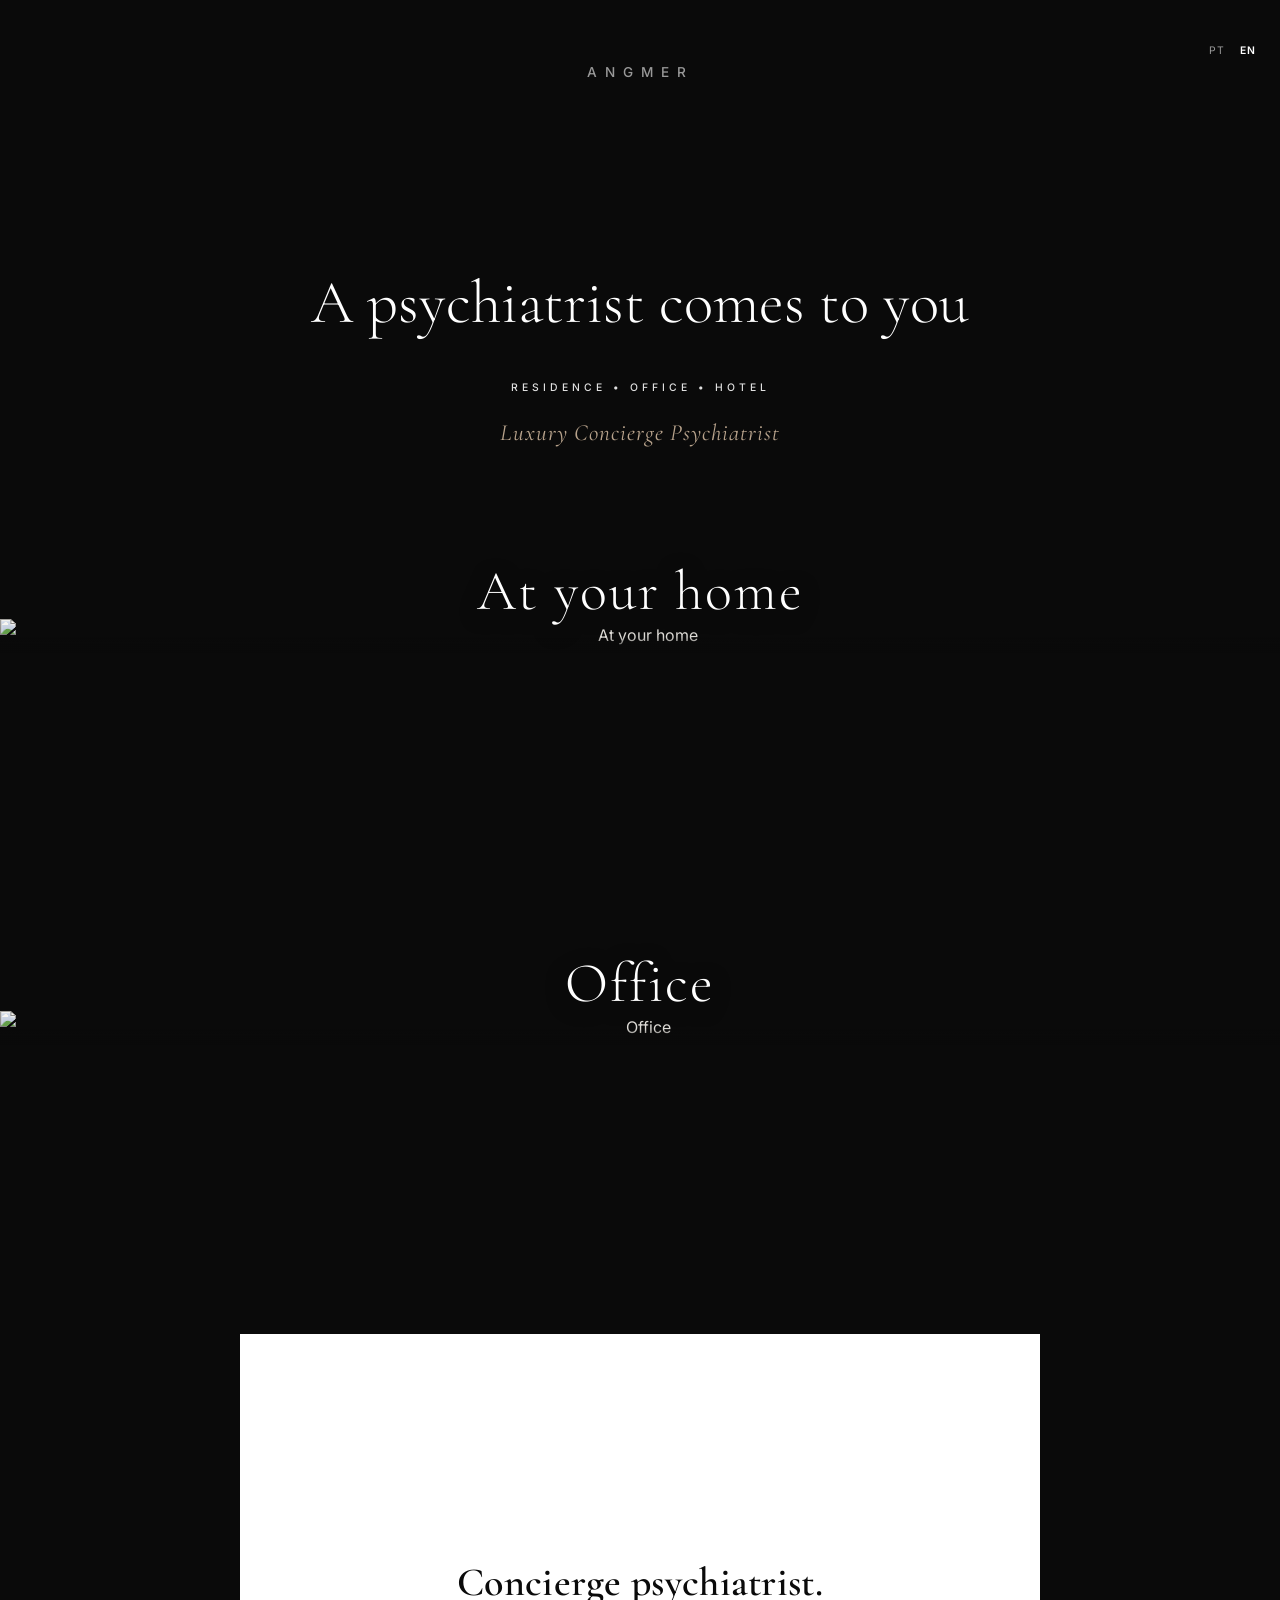
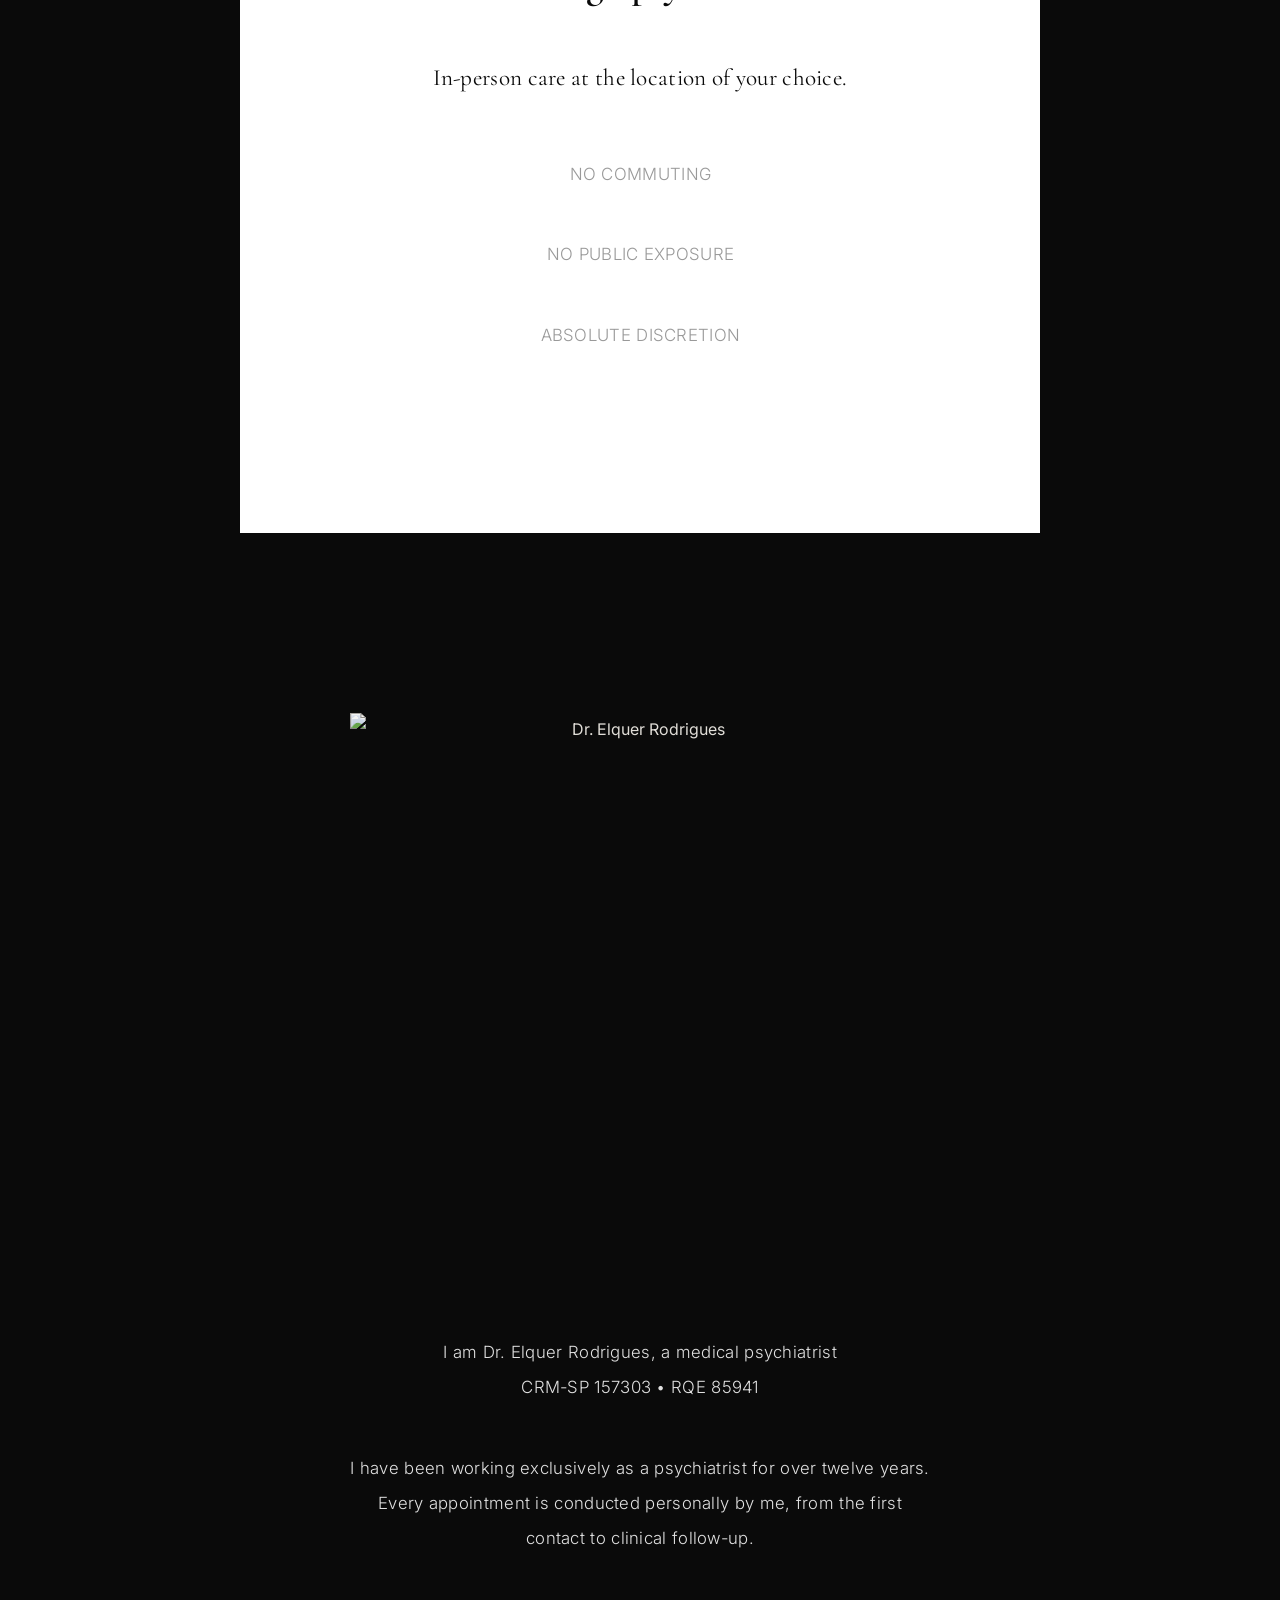
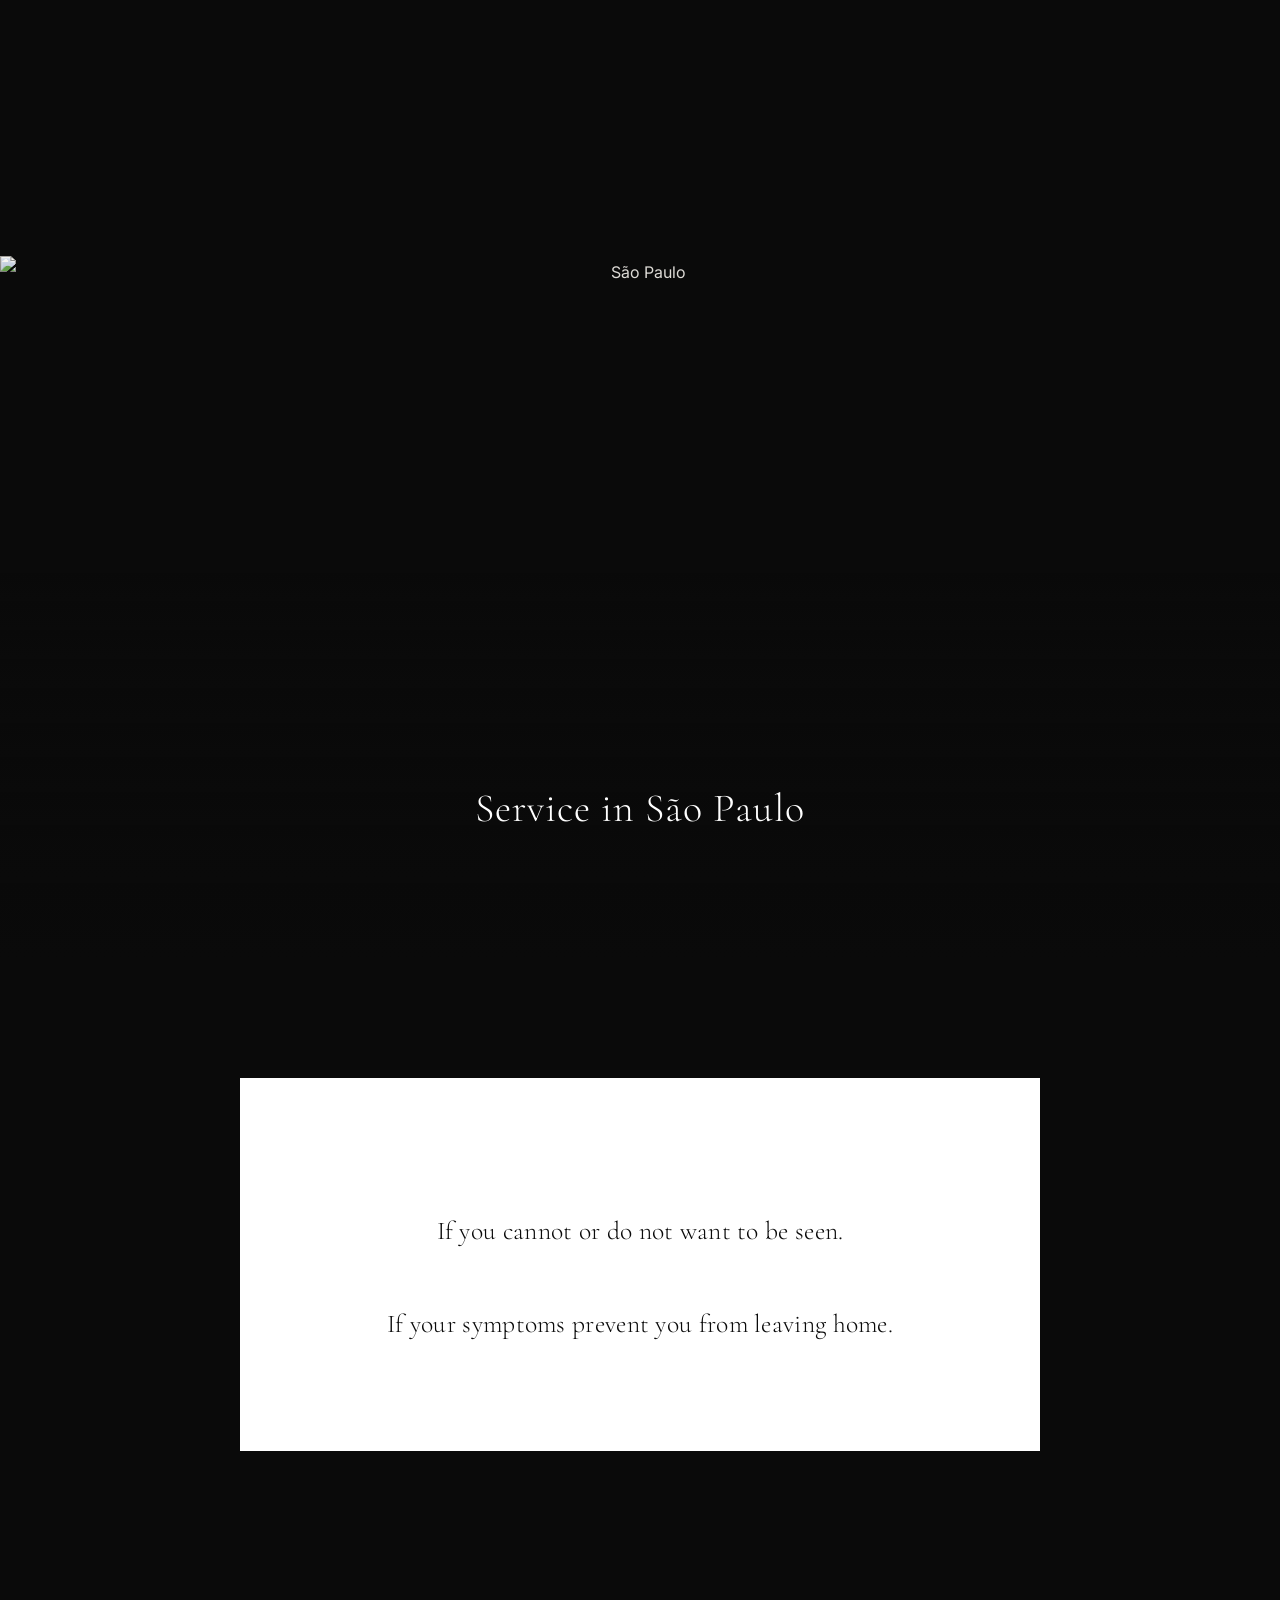
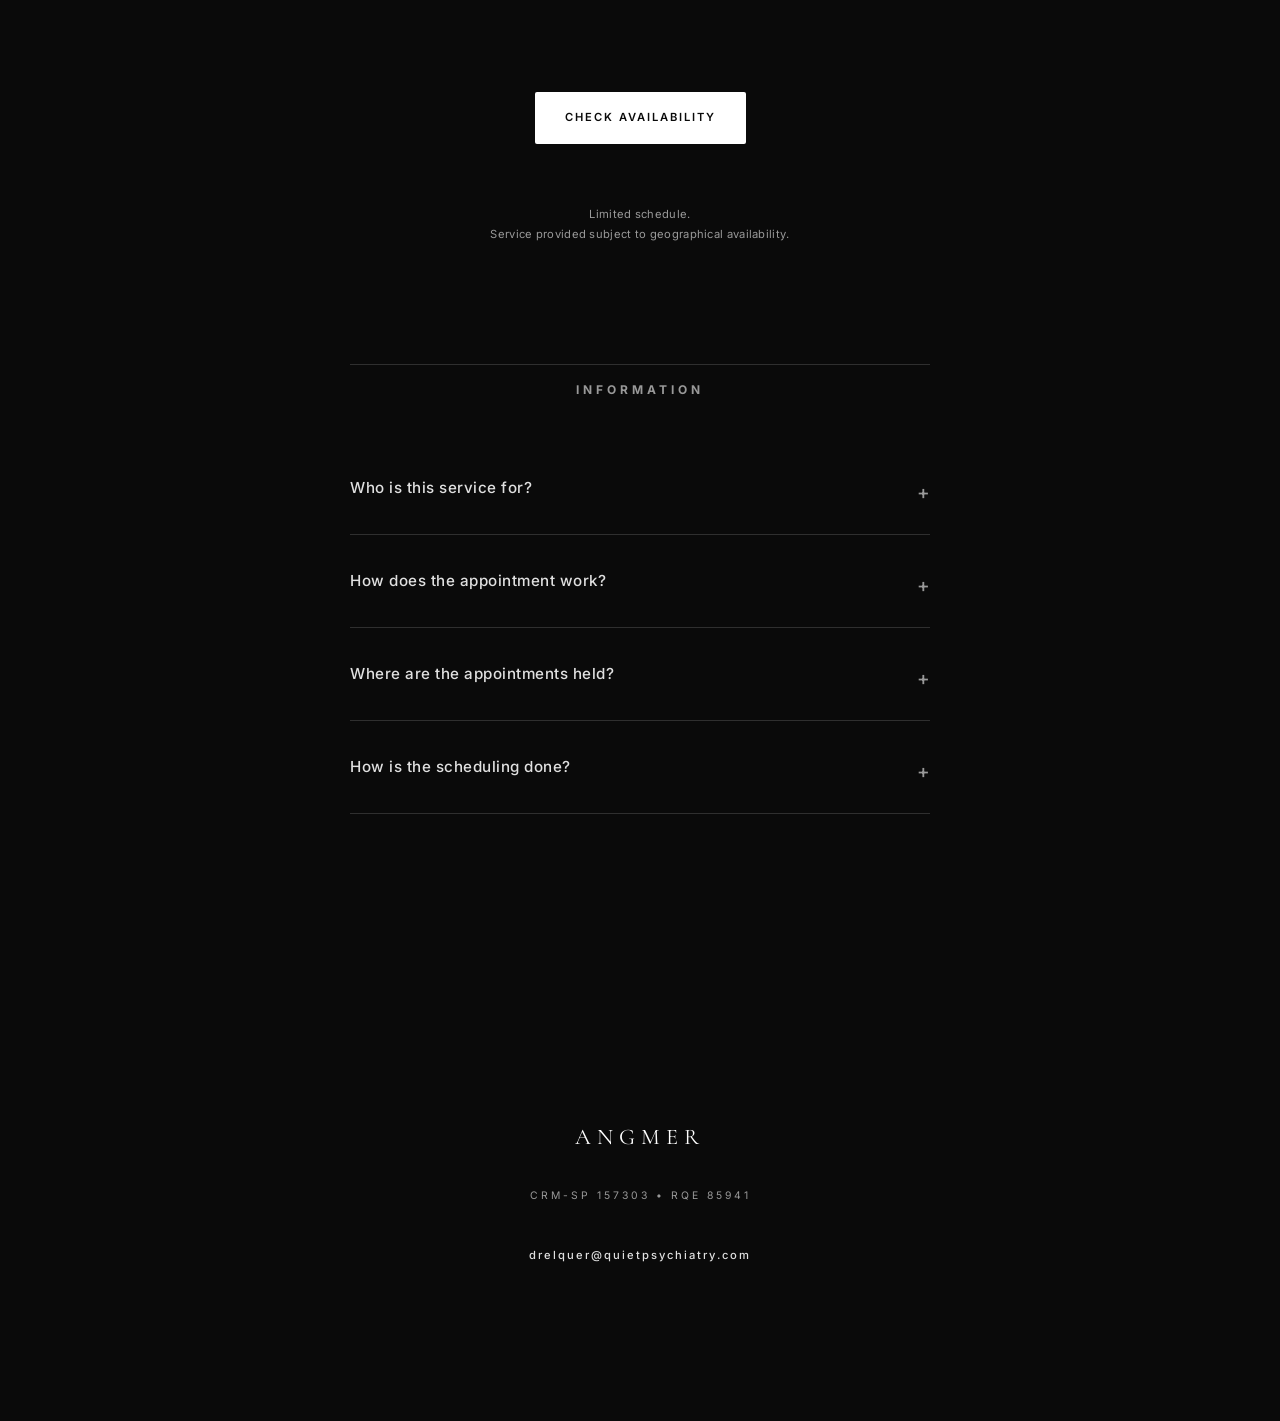
==== commit 8c1ab4a3: "Update index.html" ====
--- a/en/index.html
+++ b/en/index.html
@@ -122,8 +122,8 @@
       100% { top: 8vh; }
     }
     .hero-text-block {
-      padding-top: 20vh;
-      padding-bottom: 8vh;
+      padding-top: 30vh;
+      padding-bottom: 10vh;
       width: 100%;
       max-width: 800px;
     }
@@ -132,7 +132,7 @@
       font-size: clamp(2.2rem, 6vw, 3.8rem); 
       font-weight: 300;
       color: var(--text); 
-      margin: 0 auto 30px auto; 
+      margin: 0 auto 40px auto; 
       line-height: 1.1;
       max-width: 700px;
     }
@@ -143,7 +143,7 @@
       letter-spacing: 4px; 
       color: var(--text-muted); 
       text-transform: uppercase; 
-      margin-bottom: 6px;
+      margin-bottom: 10px;
     }
     .hero-luxury { 
       font-family: var(--font-serif); 
@@ -152,7 +152,7 @@
       font-style: italic;
       letter-spacing: 1px; 
       color: var(--accent); 
-      margin: 0 0 60px 0;
+      margin: 0 0 18vh 0; /* GIGANTIC SPACE ADDED HERE FOR BREATHING ROOM */
     }
     
     .header-gallery {
@@ -161,8 +161,8 @@
       display: flex;
       flex-direction: column;
       align-items: center;
-      gap: 90px;
-      margin-bottom: 120px;
+      gap: 18vh; /* HUGE GAP BETWEEN IMAGES */
+      margin-bottom: 200px; /* HUGE GAP BEFORE NEXT SECTION */
     }
     
     .gallery-item {
@@ -224,11 +224,11 @@
     
     .btn { 
       display: inline-block; 
-      margin-top: 50px; 
+      margin-top: 60px; 
       font-family: var(--font-sans); 
       color: var(--bg); 
       background-color: var(--text); 
-      padding: 12px 25px; 
+      padding: 14px 30px; 
       text-decoration: none; 
       font-size: 0.7rem; 
       text-transform: uppercase; 
@@ -256,7 +256,7 @@
     .sp-banner-wrapper {
       width: 100%;
       text-align: center;
-      margin: 60px 0;
+      margin: 120px 0; /* MORE BREATHING ROOM */
     }
     
     .sp-banner-inner {
@@ -295,7 +295,7 @@
     }
     
     .content-section { 
-      padding: 120px 24px; 
+      padding: 180px 24px; /* MASSIVE PADDING UP FROM 120PX */
       max-width: 800px; 
       margin: 0 auto; 
     }
@@ -304,7 +304,7 @@
     .content p { 
       font-size: clamp(0.95rem, 1.6vw, 1.05rem); 
       color: var(--text-muted); 
-      margin-bottom: 35px;
+      margin-bottom: 45px; /* MORE SPACE BETWEEN PARAGRAPHS */
       line-height: 2.1; 
       font-weight: 300; 
       letter-spacing: 0.3px; 
@@ -317,7 +317,7 @@
       text-transform: uppercase;
       letter-spacing: 5px;
       color: var(--text-light);
-      margin: 20px 0;
+      margin: 30px 0; /* INCREASED FROM 20px */
       opacity: 0;
       transform: translateY(20px);
       transition: opacity 2s cubic-bezier(0.16, 1, 0.3, 1), transform 2s cubic-bezier(0.16, 1, 0.3, 1);
@@ -329,7 +329,7 @@
     }
     .profile-photo {
       display: block;
-      margin: 0 auto 60px auto;
+      margin: 0 auto 100px auto; /* INCREASED FROM 60px */
       height: 58vh;              
       width: auto;
       object-fit: contain;
@@ -344,14 +344,14 @@
       font-size: 0.7rem;
       color: var(--text-light);
       letter-spacing: 0.3px;
-      margin-top: 40px;
+      margin-top: 60px; /* INCREASED FROM 40px */
       line-height: 1.8;
       font-weight: 400;
     }
-    .faq-container { margin-top: 80px; text-align: left; border-top: 1px solid var(--line); }
+    .faq-container { margin-top: 120px; text-align: left; border-top: 1px solid var(--line); } /* ADDED LOTS OF AIR HERE */
     .faq-item { border-bottom: 1px solid var(--line); }
     .faq-item summary {
-      padding: 24px 0;
+      padding: 30px 0; /* MORE BREATHING ROOM IN FAQ */
       font-family: var(--font-sans);
       font-size: 0.95rem;
       font-weight: 500; 
@@ -373,15 +373,15 @@
     .faq-item[open] summary { color: var(--text); font-weight: 600; }
     .faq-item[open] summary::after { content: '–'; color: var(--text); }
     .faq-answer {
-      padding-bottom: 24px;
+      padding-bottom: 30px;
       color: var(--text-muted);
       font-size: 0.85rem;
       line-height: 1.9;
       font-weight: 300;
     }
-    footer { text-align: center; padding: 60px 24px 100px 24px; font-family: var(--font-sans); margin: 0 auto; background-color: var(--bg); color: var(--text-muted);}
-    .footer-brand { font-family: var(--font-serif); font-size: 1.4rem; letter-spacing: 6px; color: var(--text); margin-bottom: 15px; }
-    .footer-creds { font-size: 0.65rem; letter-spacing: 3px; color: var(--text-light); margin-bottom: 20px; }
+    footer { text-align: center; padding: 120px 24px 150px 24px; font-family: var(--font-sans); margin: 0 auto; background-color: var(--bg); color: var(--text-muted);}
+    .footer-brand { font-family: var(--font-serif); font-size: 1.4rem; letter-spacing: 6px; color: var(--text); margin-bottom: 25px; }
+    .footer-creds { font-size: 0.65rem; letter-spacing: 3px; color: var(--text-light); margin-bottom: 30px; }
     .footer-email { display: inline-block; font-size: 0.7rem; letter-spacing: 2px; color: var(--text-muted); text-decoration: none; transition: color 0.3s ease; font-weight: 500; }
     .footer-email:hover { color: var(--accent); }
     
@@ -393,16 +393,17 @@
         45% { top: 50vh; }
         100% { top: 6vh; }
       }
-      .hero-text-block { padding-top: 18vh; padding-bottom: 6vh; }
+      .hero-text-block { padding-top: 25vh; padding-bottom: 6vh; }
       h1 { letter-spacing: 6px; }
-      .hero-statement { font-size: 2.1rem; line-height: 1.25; margin-bottom: 25px; }
+      .hero-statement { font-size: 2.1rem; line-height: 1.25; margin-bottom: 35px; }
+      .hero-luxury { margin-bottom: 12vh; } /* EXTRA SPACE FOR MOBILE TOO */
       
-      .header-gallery { gap: 60px; margin-bottom: 80px; } 
-
-      .content-section { padding: 90px 20px; }
-      .profile-photo { height: 50vh; width: 100%; margin: 0 auto 40px auto; }
+      .header-gallery { gap: 12vh; margin-bottom: 150px; } 
+
+      .content-section { padding: 140px 20px; }
+      .profile-photo { height: 50vh; width: 100%; margin: 0 auto 70px auto; }
       
-      .sp-banner-wrapper { margin: 20px 0; width: 100vw; position: relative; left: 50%; right: 50%; margin-left: -50vw; margin-right: -50vw; }
+      .sp-banner-wrapper { margin: 80px 0; width: 100vw; position: relative; left: 50%; right: 50%; margin-left: -50vw; margin-right: -50vw; }
       .sp-banner-inner { width: 100%; display: block; } 
       .sp-image { width: 100vw; height: 66vh; object-fit: cover; } 
       
@@ -447,12 +448,12 @@
     </div>
   </header>
 
-  <section class="content-section scroll-reveal" style="padding: 100px 24px; display: flex; flex-direction: column; justify-content: center; background-color: #FFFFFF; color: var(--text-muted);">
+  <section class="content-section scroll-reveal" style="padding: 180px 24px; display: flex; flex-direction: column; justify-content: center; background-color: #FFFFFF; color: var(--text-muted);">
     <div class="content">
-      <p style="font-family: var(--font-serif); font-size: clamp(1.8rem, 4.5vw, 2.5rem); color: var(--bg) !important; font-weight: 600; line-height: 1.4; margin-bottom: 40px;">
+      <p style="font-family: var(--font-serif); font-size: clamp(1.8rem, 4.5vw, 2.5rem); color: var(--bg) !important; font-weight: 600; line-height: 1.4; margin-bottom: 50px;">
         Concierge psychiatrist.
       </p>
-      <p style="font-family: var(--font-serif); font-size: clamp(1.15rem, 3.2vw, 1.45rem); color: var(--bg); font-weight: 400; margin-bottom: 40px; line-height: 1.6;">
+      <p style="font-family: var(--font-serif); font-size: clamp(1.15rem, 3.2vw, 1.45rem); color: var(--bg); font-weight: 400; margin-bottom: 60px; line-height: 1.6;">
         In-person care at the location of your choice.
       </p>
       <p class="scroll-reveal-slow" style="color: var(--text-light);">No commuting</p>
@@ -478,9 +479,9 @@
     </div>
   </div>
   
-  <section class="content-section scroll-reveal" style="padding-top: 60px; padding-bottom: 60px; background-color: #FFFFFF; color: var(--bg);">
+  <section class="content-section scroll-reveal" style="padding-top: 100px; padding-bottom: 100px; background-color: #FFFFFF; color: var(--bg);">
     <div class="content">
-      <p style="font-family: var(--font-serif); font-size: clamp(1.3rem, 3.5vw, 1.6rem); color: var(--bg); font-weight: 300; margin-bottom: 30px;">
+      <p style="font-family: var(--font-serif); font-size: clamp(1.3rem, 3.5vw, 1.6rem); color: var(--bg); font-weight: 300; margin-bottom: 40px;">
         If you cannot or do not want to be seen.
       </p>
       <p style="font-family: var(--font-serif); font-size: clamp(1.3rem, 3.5vw, 1.6rem); color: var(--bg); font-weight: 300; margin-bottom: 0;">
@@ -501,7 +502,7 @@
         Limited schedule.<br>Service provided subject to geographical availability.
       </span>
       <div class="faq-container">
-        <h3 style="font-family: var(--font-sans); font-size: 0.75rem; letter-spacing: 4px; text-transform: uppercase; color: var(--text-light); margin-bottom: 20px; text-align: center;">Information</h3>
+        <h3 style="font-family: var(--font-sans); font-size: 0.75rem; letter-spacing: 4px; text-transform: uppercase; color: var(--text-light); margin-bottom: 40px; text-align: center;">Information</h3>
         <details class="faq-item">
           <summary>Who is this service for?</summary>
           <div class="faq-answer">
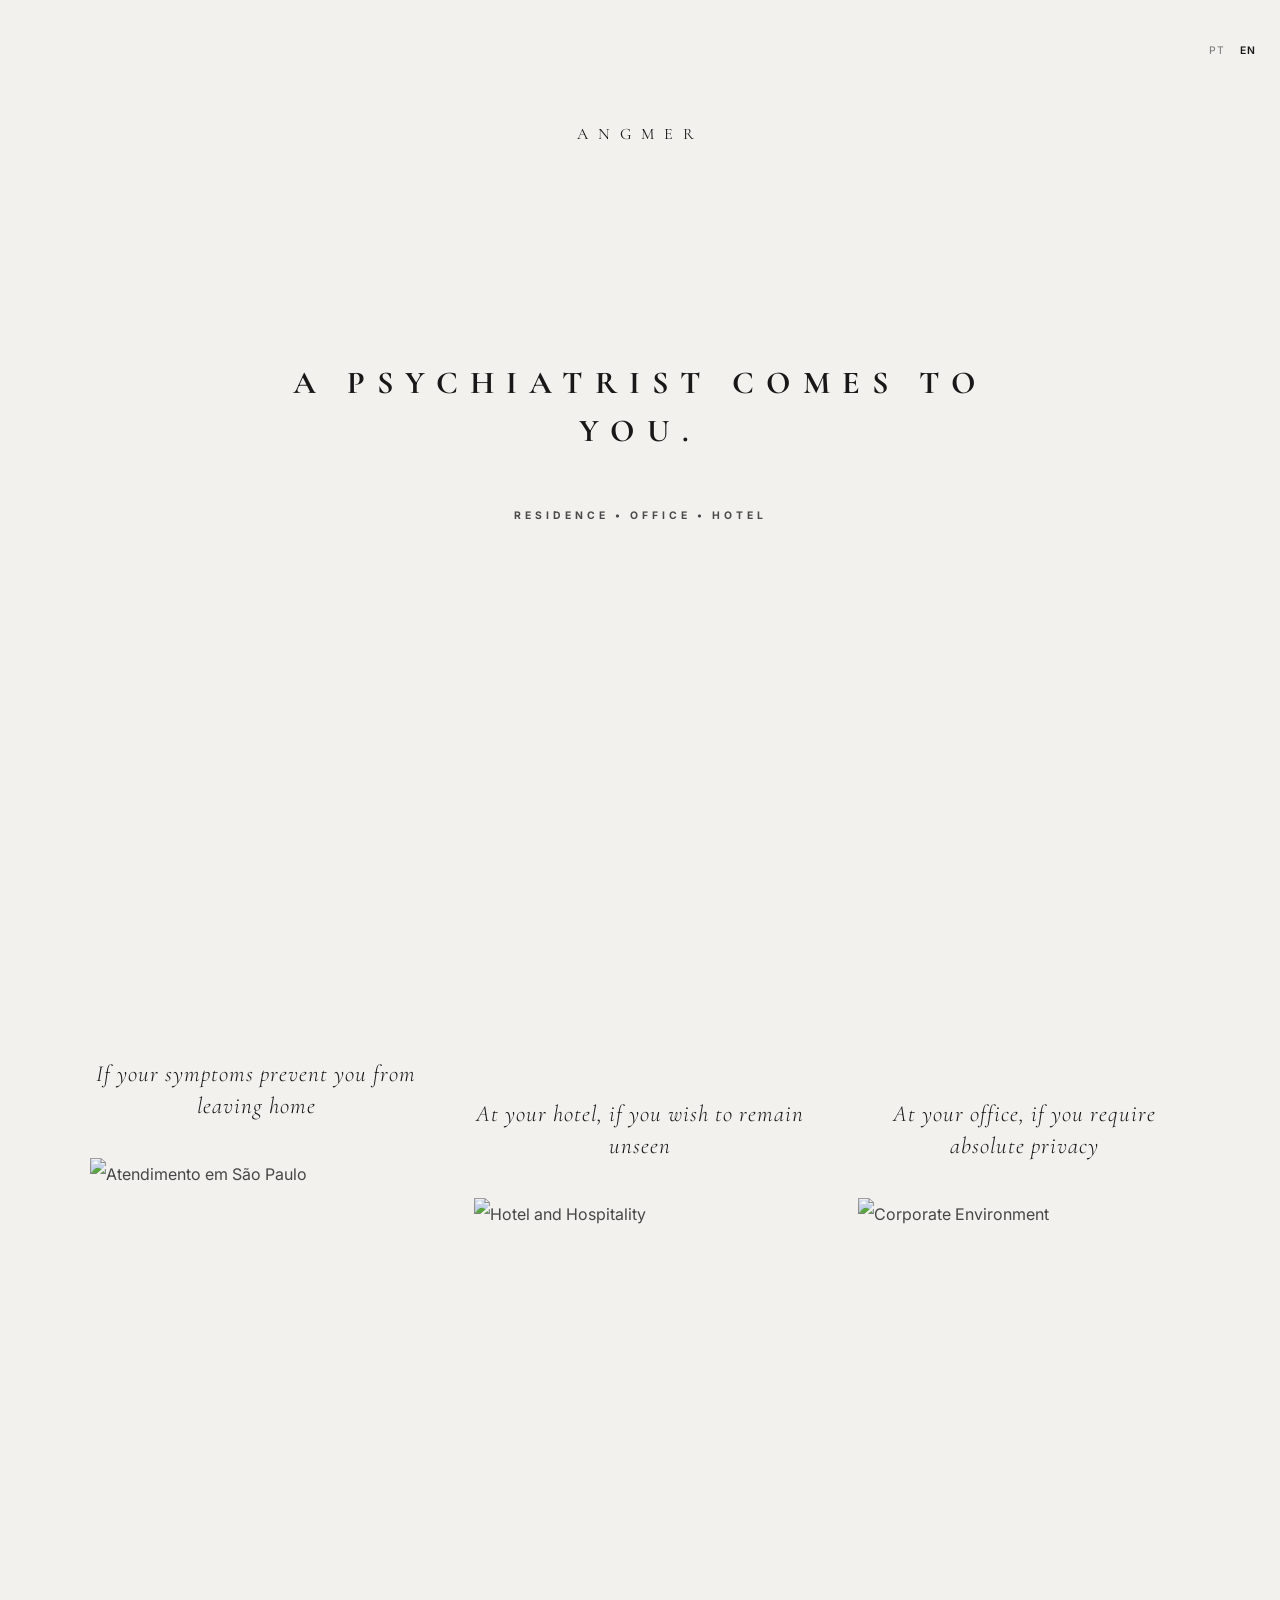
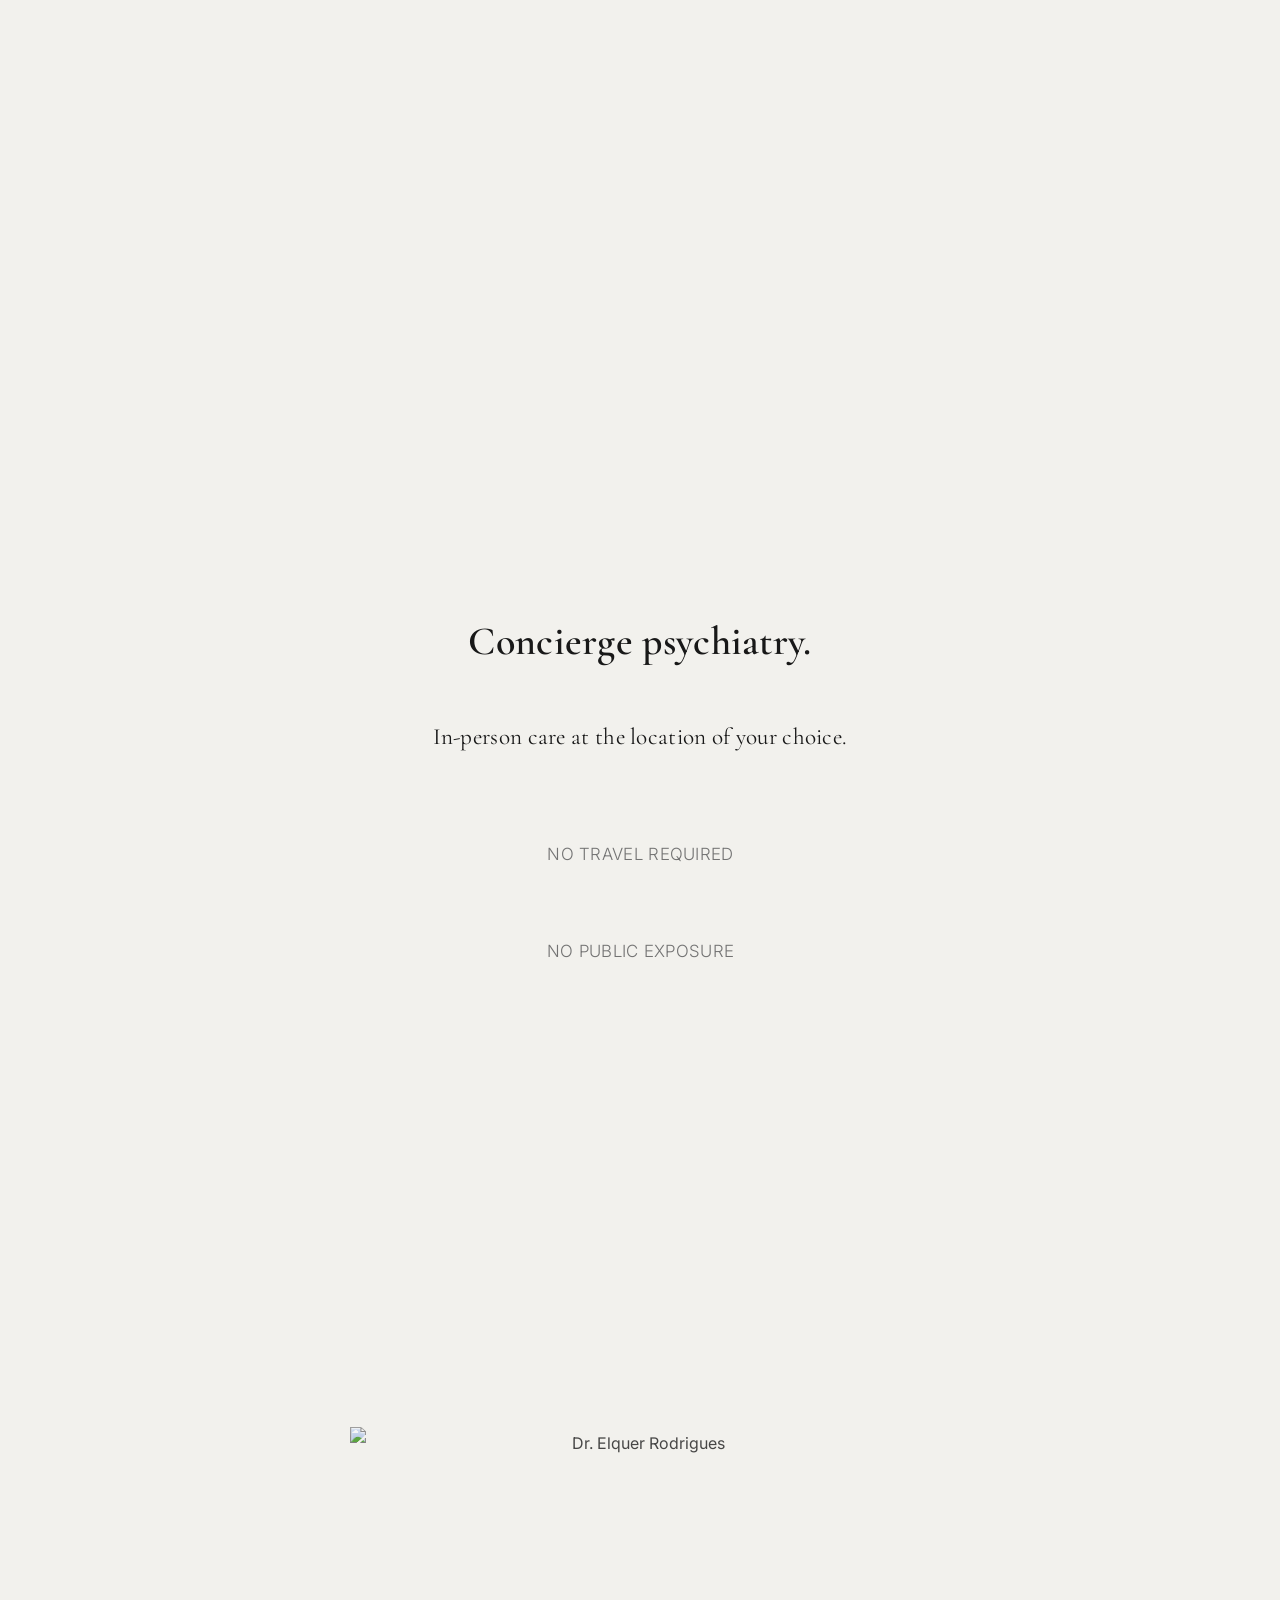
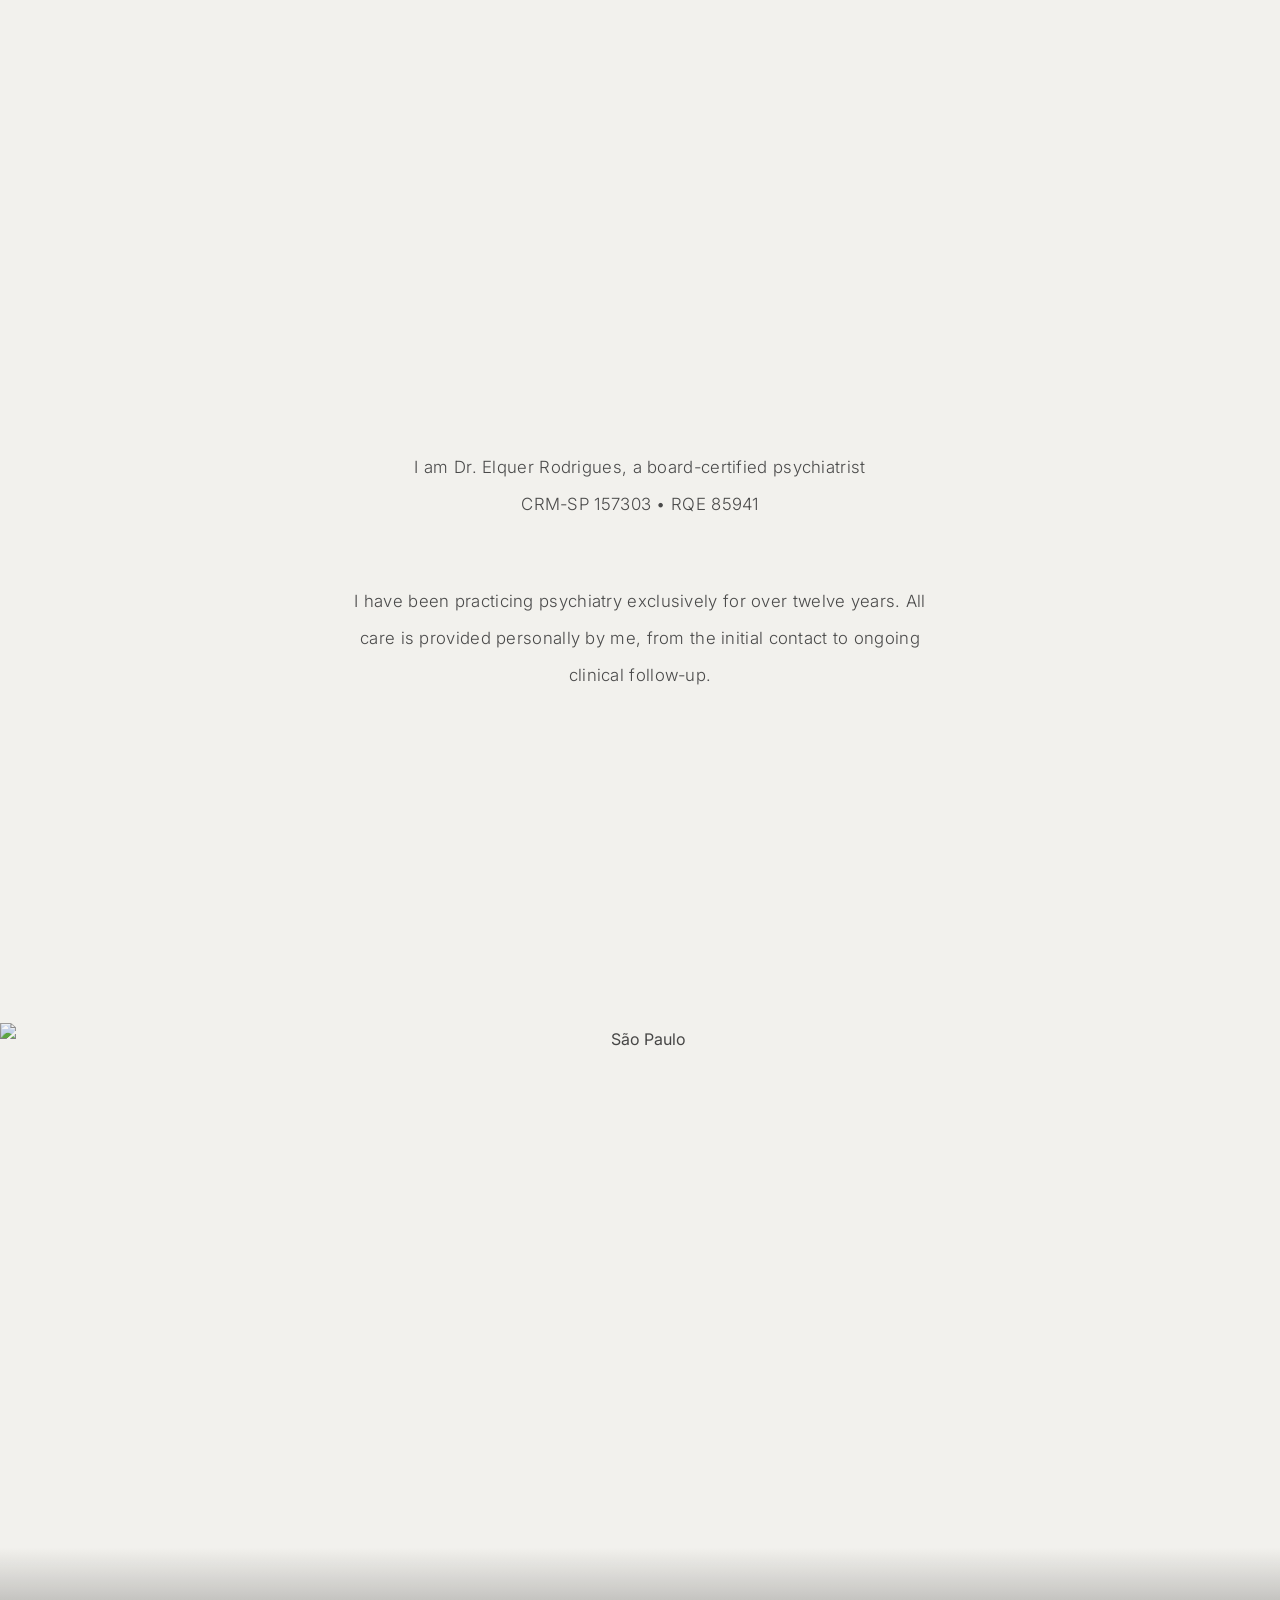
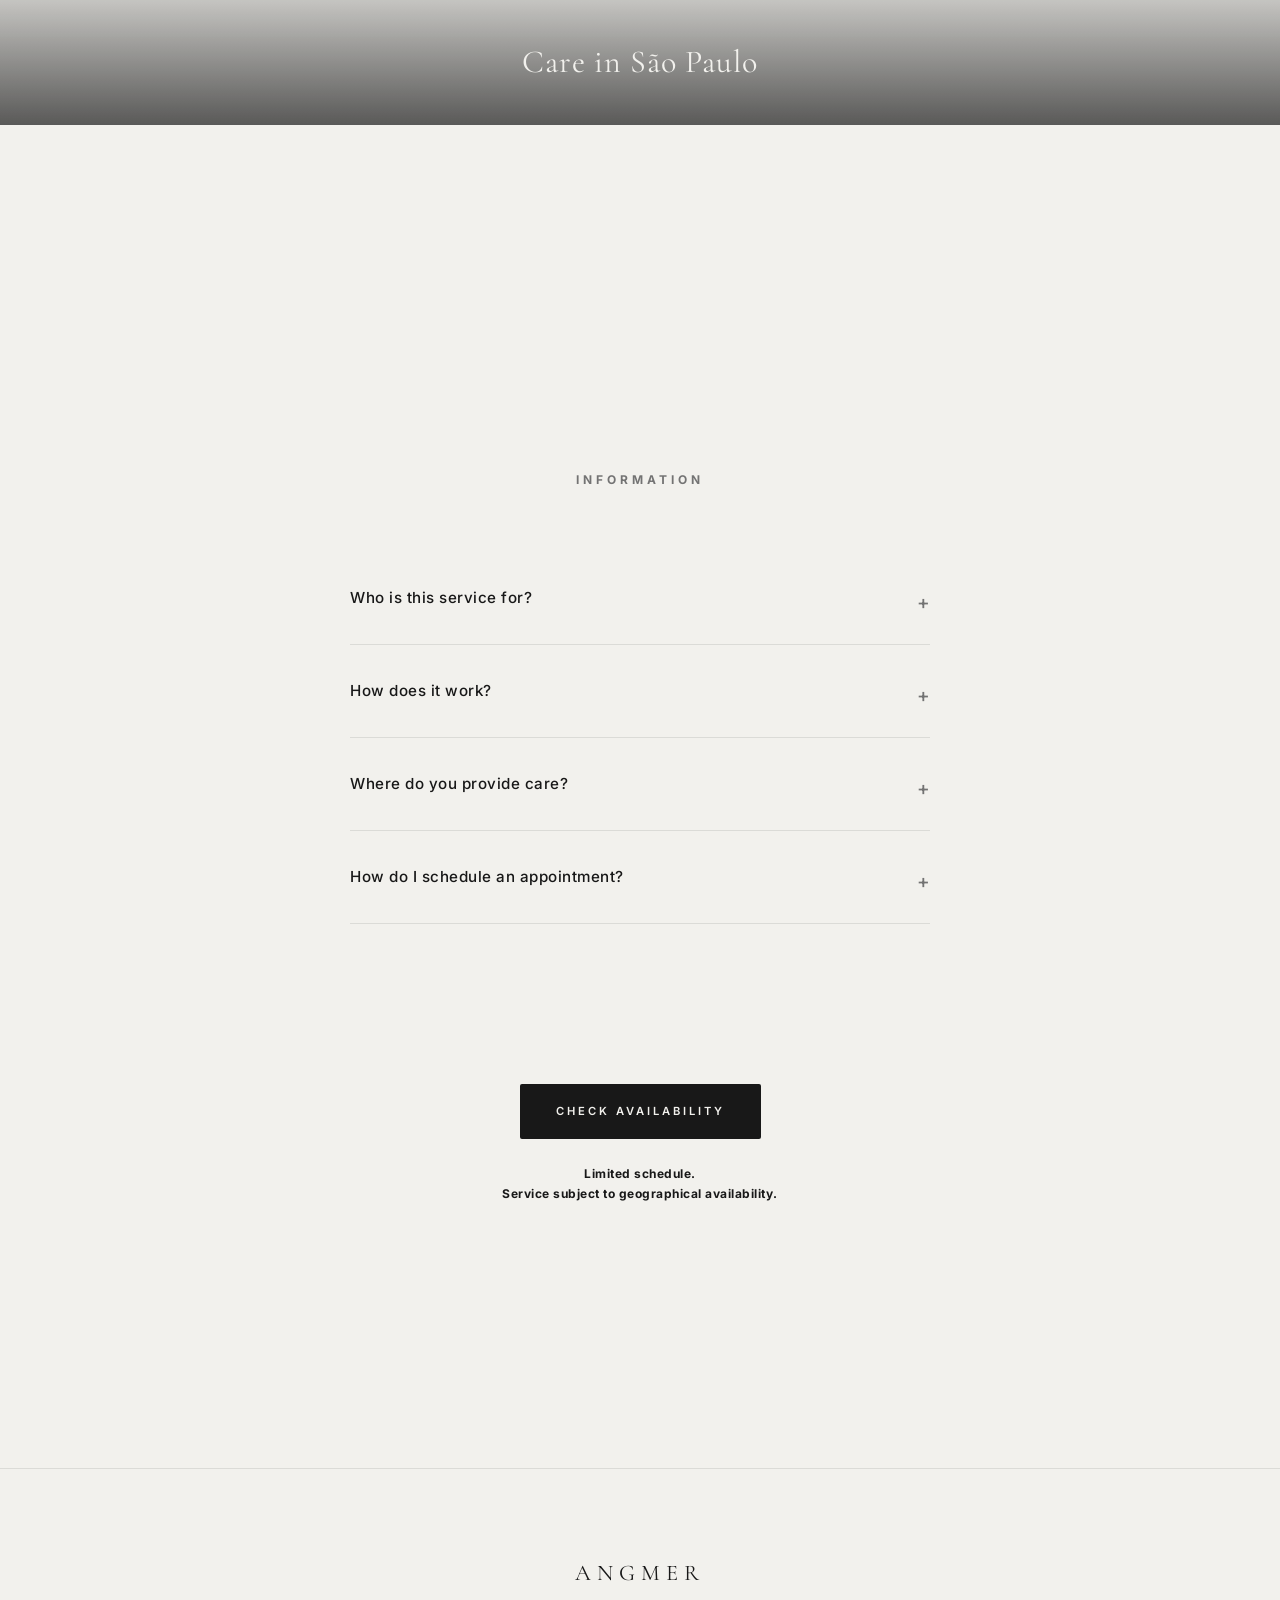
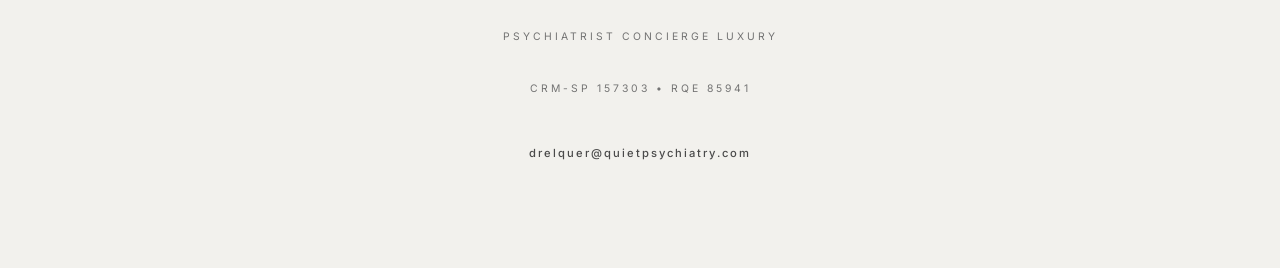
==== commit ac2d43fd: "Atualizar o index.html" ====
--- a/en/index.html
+++ b/en/index.html
@@ -3,10 +3,10 @@
 <head>
   <meta charset="UTF-8">
   <meta name="viewport" content="width=device-width, initial-scale=1.0">
-  <meta name="theme-color" content="#0A0A0A">
+  <meta name="theme-color" content="#F2F1ED">
   <title>ANGMER | Private Concierge Psychiatry</title>
   <meta name="description" content="Psychiatric care directly at your residence, office, or hotel in São Paulo.">
-  <meta name="keywords" content="concierge psychiatrist, hotel psychiatrist, private psychiatrist at home">
+  <meta name="keywords" content="concierge psychiatrist, hotel psychiatrist, private house call psychiatrist">
   <meta name="author" content="ANGMER">
   <meta name="robots" content="index, follow">
   <link rel="alternate" hreflang="pt-BR" href="https://angmer.com.br" />
@@ -14,7 +14,7 @@
   <link rel="alternate" hreflang="x-default" href="https://angmer.com.br" />
   <link rel="preconnect" href="https://fonts.googleapis.com">
   <link rel="preconnect" href="https://fonts.gstatic.com" crossorigin>
-  <link href="https://fonts.googleapis.com/css2?family=Cormorant+Garamond:ital,wght@0,300;0,400;0,500;0,600;1,300;1,400&family=Inter:wght@200;300;400;500;600;700&display=swap" rel="stylesheet">
+  <link href="https://fonts.googleapis.com/css2?family=Cormorant+Garamond:ital,wght@0,300;0,400;0,500;0,600;0,700;1,300;1,400&family=Inter:wght@200;300;400;500;600;700&display=swap" rel="stylesheet">
   <script type="application/ld+json">
     {
       "@context": "https://schema.org",
@@ -22,7 +22,7 @@
       "name": "Dr. Elquer Rodrigues",
       "medicalSpecialty": "Psychiatry",
       "url": "https://angmer.com.br/en/",
-      "description": "At-home, corporate, and private psychiatric care in São Paulo.",
+      "description": "Concierge and private psychiatric care in São Paulo.",
       "address": {
         "@type": "PostalAddress",
         "addressLocality": "São Paulo",
@@ -34,22 +34,24 @@
   </script>
   <style>
     :root {
-      --bg: #0A0A0A;              
-      --text: #FFFFFF;            
-      --text-muted: #E0E0E0;        
-      --text-light: #999999;        
-      --accent: #B8A38C;            
-      --line: rgba(255, 255, 255, 0.15); 
+      --bg: #F2F1ED;           
+      --bg-alt: #F2F1ED;       
+      --text: #181818;         
+      --text-muted: #4A4A4A;   
+      --text-light: #737373;   
+      --accent: #9B856A;            
+      --line: rgba(24, 24, 24, 0.1); 
       --transition-smooth: cubic-bezier(0.25, 1, 0.5, 1);
       --font-serif: 'Cormorant Garamond', Georgia, 'Times New Roman', serif;
       --font-sans: 'Inter', system-ui, -apple-system, BlinkMacSystemFont, sans-serif;
     }
     * { box-sizing: border-box; }
+    
     body {
       margin: 0;
       padding: 0;
       font-family: var(--font-sans);
-      background: #FFFFFF;
+      background: var(--bg);
       color: var(--text-muted);    
       line-height: 2.1; 
       -webkit-font-smoothing: antialiased;
@@ -82,6 +84,11 @@
       font-size: 0.65rem;
       letter-spacing: 1px;
       z-index: 10;
+      opacity: 0;
+      animation: fadeNav 1s cubic-bezier(0.25, 1, 0.5, 1) 2.2s forwards;
+    }
+    @keyframes fadeNav {
+      to { opacity: 1; }
     }
     .lang-nav a {
       color: var(--text-light);
@@ -100,74 +107,81 @@
       display: flex;
       flex-direction: column;
       align-items: center;
+      justify-content: center;
     }
     h1 { 
       position: absolute;
       top: 50vh;
       left: 50%;
       transform: translate(-50%, -50%);
-      font-family: var(--font-sans);
-      font-size: 0.85rem; 
-      color: var(--text-light); 
+      font-family: var(--font-serif);
+      font-size: 1rem; 
+      color: var(--text);
       margin: 0; 
       text-transform: uppercase;
-      letter-spacing: 8px;
-      font-weight: 500; 
+      letter-spacing: 10px;
+      font-weight: 400; 
       z-index: 20;
       animation: moveLogo 2.4s cubic-bezier(0.8, 0, 0.2, 1) forwards;
     }
     @keyframes moveLogo {
       0% { top: 50vh; } 
       45% { top: 50vh; } 
-      100% { top: 8vh; }
+      100% { top: 15vh; }
     }
     .hero-text-block {
-      padding-top: 30vh;
-      padding-bottom: 10vh;
       width: 100%;
       max-width: 800px;
     }
+    
+    @keyframes elegantFadeUp {
+      to { opacity: 1; transform: translateY(0); }
+    }
+
     .hero-statement { 
       font-family: var(--font-serif); 
-      font-size: clamp(2.2rem, 6vw, 3.8rem); 
-      font-weight: 300;
+      font-size: clamp(1.2rem, 3vw, 2rem); 
+      font-weight: bold; 
       color: var(--text); 
-      margin: 0 auto 40px auto; 
-      line-height: 1.1;
-      max-width: 700px;
-    }
+      margin: 0 auto 50px auto; 
+      line-height: 1.5;
+      max-width: 800px;
+      text-transform: uppercase;
+      letter-spacing: 12px;
+      opacity: 0;
+      transform: translateY(30px);
+      animation: elegantFadeUp 2.5s cubic-bezier(0.16, 1, 0.3, 1) 2.0s forwards;
+    }
+    
     .hero-locations { 
       font-family: var(--font-sans); 
       font-size: 0.65rem; 
-      font-weight: 500; 
+      font-weight: bold; 
       letter-spacing: 4px; 
       color: var(--text-muted); 
       text-transform: uppercase; 
-      margin-bottom: 10px;
-    }
-    .hero-luxury { 
-      font-family: var(--font-serif); 
-      font-size: clamp(1.2rem, 3.5vw, 1.45rem); 
-      font-weight: 400; 
-      font-style: italic;
-      letter-spacing: 1px; 
-      color: var(--accent); 
-      margin: 0 0 18vh 0; /* GIGANTIC SPACE ADDED HERE FOR BREATHING ROOM */
+      margin-bottom: 15px;
+      opacity: 0;
+      transform: translateY(30px);
+      animation: elegantFadeUp 2.5s cubic-bezier(0.16, 1, 0.3, 1) 2.3s forwards;
     }
     
     .header-gallery {
       width: 100vw;
       margin-left: calc(50% - 50vw); 
       display: flex;
-      flex-direction: column;
-      align-items: center;
-      gap: 18vh; /* HUGE GAP BETWEEN IMAGES */
-      margin-bottom: 200px; /* HUGE GAP BEFORE NEXT SECTION */
+      flex-direction: row; 
+      justify-content: center;
+      align-items: flex-end; 
+      gap: 4vw;
+      margin-top: 15vh; 
+      margin-bottom: 300px;
+      padding: 0 5vw;
     }
     
     .gallery-item {
       position: relative;
-      width: 100%;
+      width: 26vw; 
       opacity: 0;
       transform: translateY(30px);
       transition: opacity 1.5s var(--transition-smooth), transform 1.5s var(--transition-smooth);
@@ -177,68 +191,43 @@
       opacity: 1;
       transform: translateY(0);
     }
+    
+    .gallery-caption {
+      font-family: var(--font-serif);
+      font-size: clamp(1.2rem, 1.8vw, 1.5rem);
+      font-style: italic;
+      color: var(--text);
+      text-align: center;
+      margin-bottom: 35px;
+      font-weight: 300;
+      line-height: 1.4;
+      letter-spacing: 1px;
+    }
 
     .gallery-image {
       display: block;
       width: 100%;
-      height: auto; 
-      filter: contrast(104%) brightness(94%) sepia(10%) saturate(80%);
-    }
-
-    .gallery-smoke {
-      position: absolute;
-      bottom: 0;
-      left: 0;
-      width: 100%;
-      height: 45%;
-      background: linear-gradient(to bottom, rgba(10,10,10,0) 0%, rgba(10,10,10,0.5) 45%, rgba(10,10,10,0.95) 100%);
-      pointer-events: none;
-      z-index: 1;
-    }
-    
-    .gallery-caption {
-      position: absolute;
-      bottom: 5%; 
-      left: 0;
-      width: 100%;
-      text-align: center;
-      font-family: var(--font-serif);
-      font-size: clamp(2rem, 6vw, 3.5rem);
-      font-weight: 300;
-      font-style: normal;
-      color: #FFFFFF;
-      letter-spacing: 2px;
-      margin: 0;
-      z-index: 2;
-      text-shadow: 0px 4px 20px rgba(0,0,0,0.5);
-    }
-
-    .fade-in-late {
-      opacity: 0;
-      transform: translateY(20px);
-      animation: fadeUpText 1s cubic-bezier(0.25, 1, 0.5, 1) 2.2s forwards;
-    }
-    @keyframes fadeUpText {
-      to { opacity: 1; transform: translateY(0); }
+      height: 55vh; 
+      object-fit: contain; 
+      filter: contrast(102%) brightness(96%) sepia(3%) saturate(90%);
     }
     
     .btn { 
       display: inline-block; 
-      margin-top: 60px; 
       font-family: var(--font-sans); 
-      color: var(--bg); 
-      background-color: var(--text); 
-      padding: 14px 30px; 
+      color: var(--bg);
+      background-color: var(--text);
+      padding: 16px 36px; 
       text-decoration: none; 
       font-size: 0.7rem; 
       text-transform: uppercase; 
-      letter-spacing: 2px; 
+      letter-spacing: 3px; 
       font-weight: 600;
       transition: opacity 0.3s ease;
       border-radius: 2px;
     }
     .btn:hover { 
-      opacity: 0.8;
+      opacity: 0.85;
     }
     
     .scroll-reveal {
@@ -256,7 +245,7 @@
     .sp-banner-wrapper {
       width: 100%;
       text-align: center;
-      margin: 120px 0; /* MORE BREATHING ROOM */
+      margin: 150px 0; 
     }
     
     .sp-banner-inner {
@@ -265,37 +254,32 @@
       width: 100%;
       margin: 0 auto;
     }
+    
     .sp-image {
       display: block;
       width: 100%;
       height: 78vh;
       object-fit: cover;
-      filter: contrast(104%) brightness(94%) sepia(10%) saturate(80%);
-    }
-    .sp-smoke {
+      filter: contrast(102%) brightness(96%) sepia(3%) saturate(90%);
+    }
+    
+    .sp-caption-overlay {
       position: absolute;
       bottom: 0;
       left: 0;
       width: 100%;
-      height: 55%; 
-      background: linear-gradient(to bottom, rgba(10,10,10,0) 0%, rgba(10,10,10,0.4) 30%, rgba(10,10,10,0.85) 70%, #0A0A0A 100%);
-      display: flex;
-      align-items: flex-end;
-      justify-content: center;
-      padding-bottom: 12vh;
-      pointer-events: none; 
-    }
-    .sp-text {
+      padding: 80px 20px 30px; 
+      background: linear-gradient(to top, rgba(24,24,24,0.7) 0%, rgba(24,24,24,0) 100%);
+      color: var(--bg);
       font-family: var(--font-serif);
-      font-size: clamp(1.8rem, 4vw, 2.5rem);
-      color: #FFFFFF;
-      font-weight: 300;
+      font-size: clamp(1.4rem, 3vw, 2rem);
+      text-align: center;
+      font-weight: 400;
       letter-spacing: 1px;
-      margin: 0;
     }
     
     .content-section { 
-      padding: 180px 24px; /* MASSIVE PADDING UP FROM 120PX */
+      padding: 180px 24px; 
       max-width: 800px; 
       margin: 0 auto; 
     }
@@ -304,8 +288,8 @@
     .content p { 
       font-size: clamp(0.95rem, 1.6vw, 1.05rem); 
       color: var(--text-muted); 
-      margin-bottom: 45px; /* MORE SPACE BETWEEN PARAGRAPHS */
-      line-height: 2.1; 
+      margin-bottom: 60px; 
+      line-height: 2.2; 
       font-weight: 300; 
       letter-spacing: 0.3px; 
     }
@@ -317,7 +301,7 @@
       text-transform: uppercase;
       letter-spacing: 5px;
       color: var(--text-light);
-      margin: 30px 0; /* INCREASED FROM 20px */
+      margin: 40px 0; 
       opacity: 0;
       transform: translateY(20px);
       transition: opacity 2s cubic-bezier(0.16, 1, 0.3, 1), transform 2s cubic-bezier(0.16, 1, 0.3, 1);
@@ -327,35 +311,45 @@
       opacity: 1; 
       transform: translateY(0);
     }
+    
     .profile-photo {
       display: block;
-      margin: 0 auto 100px auto; /* INCREASED FROM 60px */
-      height: 58vh;              
+      margin: 0 auto 100px auto; 
+      height: 58vh;             
       width: auto;
       object-fit: contain;
-      border: none;              
+      border: none;             
       padding: 0;
       background: transparent;
-      filter: contrast(102%) sepia(12%) brightness(96%) saturate(85%);
-    }
+      filter: contrast(102%) brightness(96%) sepia(3%) saturate(90%);
+    }
+
+    .btn-container {
+        padding-top: 60px;
+        padding-bottom: 60px; 
+        text-align: center;
+    }
+    
     .secure-alt-contact {
       display: block;
       font-family: var(--font-sans);
-      font-size: 0.7rem;
-      color: var(--text-light);
-      letter-spacing: 0.3px;
-      margin-top: 60px; /* INCREASED FROM 40px */
-      line-height: 1.8;
-      font-weight: 400;
-    }
-    .faq-container { margin-top: 120px; text-align: left; border-top: 1px solid var(--line); } /* ADDED LOTS OF AIR HERE */
+      font-size: 0.75rem;
+      color: var(--text) !important;
+      font-weight: bold !important;
+      letter-spacing: 0.5px;
+      margin-top: 25px;
+      margin-bottom: 25px;
+      line-height: 1.6;
+    }
+    
+    .faq-container { margin-bottom: 100px; text-align: left; } 
     .faq-item { border-bottom: 1px solid var(--line); }
     .faq-item summary {
-      padding: 30px 0; /* MORE BREATHING ROOM IN FAQ */
+      padding: 30px 0; 
       font-family: var(--font-sans);
       font-size: 0.95rem;
       font-weight: 500; 
-      color: var(--text-muted);
+      color: var(--text);
       cursor: pointer;
       list-style: none;
       position: relative;
@@ -373,15 +367,26 @@
     .faq-item[open] summary { color: var(--text); font-weight: 600; }
     .faq-item[open] summary::after { content: '–'; color: var(--text); }
     .faq-answer {
-      padding-bottom: 30px;
+      padding-bottom: 30px; 
       color: var(--text-muted);
       font-size: 0.85rem;
       line-height: 1.9;
       font-weight: 300;
     }
-    footer { text-align: center; padding: 120px 24px 150px 24px; font-family: var(--font-sans); margin: 0 auto; background-color: var(--bg); color: var(--text-muted);}
-    .footer-brand { font-family: var(--font-serif); font-size: 1.4rem; letter-spacing: 6px; color: var(--text); margin-bottom: 25px; }
-    .footer-creds { font-size: 0.65rem; letter-spacing: 3px; color: var(--text-light); margin-bottom: 30px; }
+    
+    footer { 
+      text-align: center; 
+      padding: 80px 24px 100px 24px; 
+      font-family: var(--font-sans); 
+      margin: 0 auto; 
+      background-color: var(--bg); 
+      color: var(--text-muted);
+      border-top: 1px solid var(--line); 
+    }
+    
+    .footer-brand { font-family: var(--font-serif); font-size: 1.4rem; letter-spacing: 6px; color: var(--text); margin-bottom: 30px; }
+    .footer-luxury-tag { font-family: var(--font-sans); font-size: 0.65rem; letter-spacing: 3px; color: var(--text-light); margin-bottom: 30px; text-transform: uppercase; }
+    .footer-creds { font-size: 0.65rem; letter-spacing: 3px; color: var(--text-light); margin-bottom: 35px; }
     .footer-email { display: inline-block; font-size: 0.7rem; letter-spacing: 2px; color: var(--text-muted); text-decoration: none; transition: color 0.3s ease; font-weight: 500; }
     .footer-email:hover { color: var(--accent); }
     
@@ -391,72 +396,92 @@
       @keyframes moveLogo {
         0% { top: 50vh; }
         45% { top: 50vh; }
-        100% { top: 6vh; }
+        100% { top: 12vh; } 
       }
-      .hero-text-block { padding-top: 25vh; padding-bottom: 6vh; }
-      h1 { letter-spacing: 6px; }
-      .hero-statement { font-size: 2.1rem; line-height: 1.25; margin-bottom: 35px; }
-      .hero-luxury { margin-bottom: 12vh; } /* EXTRA SPACE FOR MOBILE TOO */
-      
-      .header-gallery { gap: 12vh; margin-bottom: 150px; } 
-
-      .content-section { padding: 140px 20px; }
-      .profile-photo { height: 50vh; width: 100%; margin: 0 auto 70px auto; }
-      
-      .sp-banner-wrapper { margin: 80px 0; width: 100vw; position: relative; left: 50%; right: 50%; margin-left: -50vw; margin-right: -50vw; }
+      h1 { letter-spacing: 8px; } 
+
+      .hero-statement { 
+        font-size: clamp(0.8rem, 4vw, 1.2rem); 
+        line-height: 1.5; 
+        margin-bottom: 35px; 
+        letter-spacing: 2px; 
+        white-space: nowrap; 
+      }
+      
+      .header-gallery { 
+        flex-direction: column; 
+        gap: 15vh;
+        margin-bottom: 180px; 
+        margin-top: 15vh; 
+        padding: 0;
+      } 
+      
+      .gallery-item[style] { margin-bottom: 0 !important; }
+      
+      .gallery-item { width: 100vw; padding: 0 20px; }
+      .gallery-image {
+        height: auto;
+        object-fit: cover;
+      }
+
+      .content-section { padding: 100px 20px; } 
+      
+      .profile-photo { height: 50vh; width: 100%; margin: 0 auto 60px auto; } 
+      
+      .sp-banner-wrapper { margin: 100px 0; width: 100vw; position: relative; left: 50%; right: 50%; margin-left: -50vw; margin-right: -50vw; }
       .sp-banner-inner { width: 100%; display: block; } 
       .sp-image { width: 100vw; height: 66vh; object-fit: cover; } 
       
-      .sp-smoke { padding-bottom: 8vh; height: 60%; background: linear-gradient(to bottom, rgba(10,10,10,0) 0%, rgba(10,10,10,0.5) 40%, #0A0A0A 100%); }
-      
       .btn { display: inline-block; width: auto; text-align: center; }
+      
+      .btn-container { padding-bottom: 40px; } 
+      
+      footer { padding: 60px 20px 80px 20px; } 
     }
   </style>
 </head>
 <body>
+
 <div class="site-wrapper">
-  <nav class="lang-nav fade-in-late">
+  <nav class="lang-nav">
     <a href="/">PT</a>
     <a href="/en/" class="active">EN</a>
   </nav>
+  
   <header>
     <h1>ANGMER</h1>
-    <div class="hero-text-block fade-in-late">
-      <p class="hero-statement">A psychiatrist comes to you</p>
+    <div class="hero-text-block">
+      <p class="hero-statement">A psychiatrist comes to you.</p>
       <p class="hero-locations">Residence &bull; Office &bull; Hotel</p>
-      <p class="hero-luxury">Luxury Concierge Psychiatrist</p>
-      
-      <div class="header-gallery">
-        <div class="gallery-item scroll-reveal">
-          <img src="foto1.jpg?v=novo" alt="At your home" class="gallery-image">
-          <div class="gallery-smoke"></div>
-          <p class="gallery-caption">At your home</p>
-        </div>
-        
-        <div class="gallery-item scroll-reveal">
-          <img src="foto2.jpg?v=novo" alt="Hotel" class="gallery-image">
-          <div class="gallery-smoke"></div>
-          <p class="gallery-caption">Hotel</p>
-        </div>
-        
-        <div class="gallery-item scroll-reveal">
-          <img src="foto3.jpg?v=novo" alt="Office" class="gallery-image">
-          <div class="gallery-smoke"></div>
-          <p class="gallery-caption">Office</p>
-        </div>
-      </div>
     </div>
   </header>
 
-  <section class="content-section scroll-reveal" style="padding: 180px 24px; display: flex; flex-direction: column; justify-content: center; background-color: #FFFFFF; color: var(--text-muted);">
+  <div class="header-gallery">
+    <div class="gallery-item scroll-reveal" style="margin-bottom: 40px;">
+      <p class="gallery-caption">If your symptoms prevent you from leaving home</p>
+      <img src="foto1.jpg?v=novo" alt="Atendimento em São Paulo" class="gallery-image">
+    </div>
+    
+    <div class="gallery-item scroll-reveal">
+      <p class="gallery-caption">At your hotel, if you wish to remain unseen</p>
+      <img src="foto2.jpg?v=novo" alt="Hotel and Hospitality" class="gallery-image">
+    </div>
+    
+    <div class="gallery-item scroll-reveal">
+      <p class="gallery-caption">At your office, if you require absolute privacy</p>
+      <img src="foto3.jpg?v=novo" alt="Corporate Environment" class="gallery-image">
+    </div>
+  </div>
+
+  <section class="content-section scroll-reveal" style="display: flex; flex-direction: column; justify-content: center; background-color: var(--bg-alt); color: var(--text-muted);">
     <div class="content">
-      <p style="font-family: var(--font-serif); font-size: clamp(1.8rem, 4.5vw, 2.5rem); color: var(--bg) !important; font-weight: 600; line-height: 1.4; margin-bottom: 50px;">
-        Concierge psychiatrist.
+      <p style="font-family: var(--font-serif); font-size: clamp(1.8rem, 4.5vw, 2.5rem); color: var(--text) !important; font-weight: 600; line-height: 1.4; margin-bottom: 50px;">
+        Concierge psychiatry.
       </p>
-      <p style="font-family: var(--font-serif); font-size: clamp(1.15rem, 3.2vw, 1.45rem); color: var(--bg); font-weight: 400; margin-bottom: 60px; line-height: 1.6;">
+      <p style="font-family: var(--font-serif); font-size: clamp(1.15rem, 3.2vw, 1.45rem); color: var(--text); font-weight: 400; margin-bottom: 80px; line-height: 1.6;">
         In-person care at the location of your choice.
       </p>
-      <p class="scroll-reveal-slow" style="color: var(--text-light);">No commuting</p>
+      <p class="scroll-reveal-slow" style="color: var(--text-light);">No travel required</p>
       <p class="scroll-reveal-slow" style="transition-delay: 0.3s; color: var(--text-light);">No public exposure</p>
       <p class="scroll-reveal-slow" style="transition-delay: 0.6s; color: var(--text-light);">Absolute discretion</p>
     </div>
@@ -464,77 +489,70 @@
 
   <section class="content-section scroll-reveal" style="background-color: var(--bg); color: var(--text-muted);">
     <div class="content">
-      <img src="foto4.jpg?v=novo" alt="Dr. Elquer Rodrigues" class="profile-photo scroll-reveal">
-      <p>I am Dr. Elquer Rodrigues, a medical psychiatrist <span style="white-space: nowrap;">CRM-SP 157303 • RQE 85941</span></p>
-      <p>I have been working exclusively as a psychiatrist for over twelve years. Every appointment is conducted personally by me, from the first contact to clinical follow-up.</p>
+      <img src="foto-perfil-elquer.jpg" alt="Dr. Elquer Rodrigues" class="profile-photo scroll-reveal">
+      <p>I am Dr. Elquer Rodrigues, a board-certified psychiatrist <span style="white-space: nowrap;">CRM-SP 157303 • RQE 85941</span></p>
+      <p>I have been practicing psychiatry exclusively for over twelve years. All care is provided personally by me, from the initial contact to ongoing clinical follow-up.</p>
     </div>
   </section>
   
   <div class="sp-banner-wrapper scroll-reveal">
     <div class="sp-banner-inner">
       <img src="foto5.jpg?v=novo" class="sp-image" alt="São Paulo">
-      <div class="sp-smoke">
-        <p class="sp-text">Service in São Paulo</p>
-      </div>
+      <div class="sp-caption-overlay">Care in São Paulo</div>
     </div>
   </div>
-  
-  <section class="content-section scroll-reveal" style="padding-top: 100px; padding-bottom: 100px; background-color: #FFFFFF; color: var(--bg);">
-    <div class="content">
-      <p style="font-family: var(--font-serif); font-size: clamp(1.3rem, 3.5vw, 1.6rem); color: var(--bg); font-weight: 300; margin-bottom: 40px;">
-        If you cannot or do not want to be seen.
-      </p>
-      <p style="font-family: var(--font-serif); font-size: clamp(1.3rem, 3.5vw, 1.6rem); color: var(--bg); font-weight: 300; margin-bottom: 0;">
-        If your symptoms prevent you from leaving home.
-      </p>
-    </div>
-  </section>
   
   <section class="content-section scroll-reveal" style="background-color: var(--bg); color: var(--text-muted);">
     <div class="content">
-      <a href="https://wa.me/5511977335683?text=I%20would%20like%20to%20check%20ANGMER%27s%20availability." 
-         target="_blank" 
-         class="btn"
-         aria-label="Check availability via WhatsApp">
-        Check availability
-      </a>
-      <span class="secure-alt-contact">
-        Limited schedule.<br>Service provided subject to geographical availability.
-      </span>
+      
       <div class="faq-container">
-        <h3 style="font-family: var(--font-sans); font-size: 0.75rem; letter-spacing: 4px; text-transform: uppercase; color: var(--text-light); margin-bottom: 40px; text-align: center;">Information</h3>
+        <h3 style="font-family: var(--font-sans); font-size: 0.75rem; letter-spacing: 4px; text-transform: uppercase; color: var(--text-light); margin-bottom: 60px; text-align: center;">Information</h3>
         <details class="faq-item">
           <summary>Who is this service for?</summary>
           <div class="faq-answer">
-            <p style="margin: 0; text-align: left;">For patients who require total privacy protection, flexible scheduling, and the elimination of commuting across São Paulo.</p>
+            <p style="margin: 0; text-align: left;">Designed for patients who require in-person care with maximum discretion, convenience, and continuity of care, in the setting where they feel most comfortable and secure.</p>
           </div>
         </details>
         <details class="faq-item">
-          <summary>How does the appointment work?</summary>
+          <summary>How does it work?</summary>
           <div class="faq-answer">
-            <p style="margin: 0 0 15px 0; text-align: left;">Upon confirmation of scheduling and payment, I come to you.</p>
-            <p style="margin: 0 0 15px 0; text-align: left;">The consultation takes place with the same depth and technical rigor as a medical office. Complete clinical evaluation, diagnosis, and prescription.</p>
-            <p style="margin: 0; text-align: left;">As this is a private, highly personalized medical service with time exclusively reserved for the patient, all consultations are previously scheduled and paid. There are no free follow-up appointments.</p>
+            <p style="margin: 0 0 15px 0; text-align: left;">Upon confirmation of your appointment and payment, I travel to your location.</p>
+            <p style="margin: 0 0 15px 0; text-align: left;">The consultation maintains the same depth and clinical rigor as an office visit: complete clinical evaluation, diagnosis, and prescription.</p>
+            <p style="margin: 0; text-align: left;">As this is a private and highly personalized medical service with time reserved exclusively for the patient, all consultations must be scheduled and paid for in advance. There are no free follow-up consultations.</p>
           </div>
         </details>
         <details class="faq-item">
-          <summary>Where are the appointments held?</summary>
+          <summary>Where do you provide care?</summary>
           <div class="faq-answer">
             <p style="margin: 0; text-align: left;">Residences, companies, offices, and hotels located exclusively within the city of São Paulo.</p>
           </div>
         </details>
         <details class="faq-item">
-          <summary>How is the scheduling done?</summary>
+          <summary>How do I schedule an appointment?</summary>
           <div class="faq-answer">
-            <p style="margin: 0; text-align: left;">The initial request is made via WhatsApp. After a brief analysis of clinical and geographical availability, the appointment time is confirmed directly with the doctor.</p>
+            <p style="margin: 0; text-align: left;">The initial request is made via WhatsApp. After a brief review of clinical and geographical availability, your appointment time is confirmed directly with the doctor.</p>
           </div>
         </details>
       </div>
+
+      <div class="btn-container">
+          <a href="https://wa.me/5511977335683?text=I%20would%20like%20to%20check%20ANGMER%20availability." 
+             target="_blank" 
+             class="btn"
+             aria-label="Check availability via WhatsApp">
+            Check availability
+          </a>
+          <span class="secure-alt-contact">
+            Limited schedule.<br>Service subject to geographical availability.
+          </span>
+      </div>
+      
     </div>
   </section>
   
   <footer>
     <div class="footer-brand">ANGMER</div>
+    <div class="footer-luxury-tag">PSYCHIATRIST CONCIERGE LUXURY</div>
     <div class="footer-creds"><span style="white-space: nowrap;">CRM-SP 157303 • RQE 85941</span></div>
     <a href="mailto:drelquer@quietpsychiatry.com" class="footer-email">drelquer@quietpsychiatry.com</a>
   </footer>
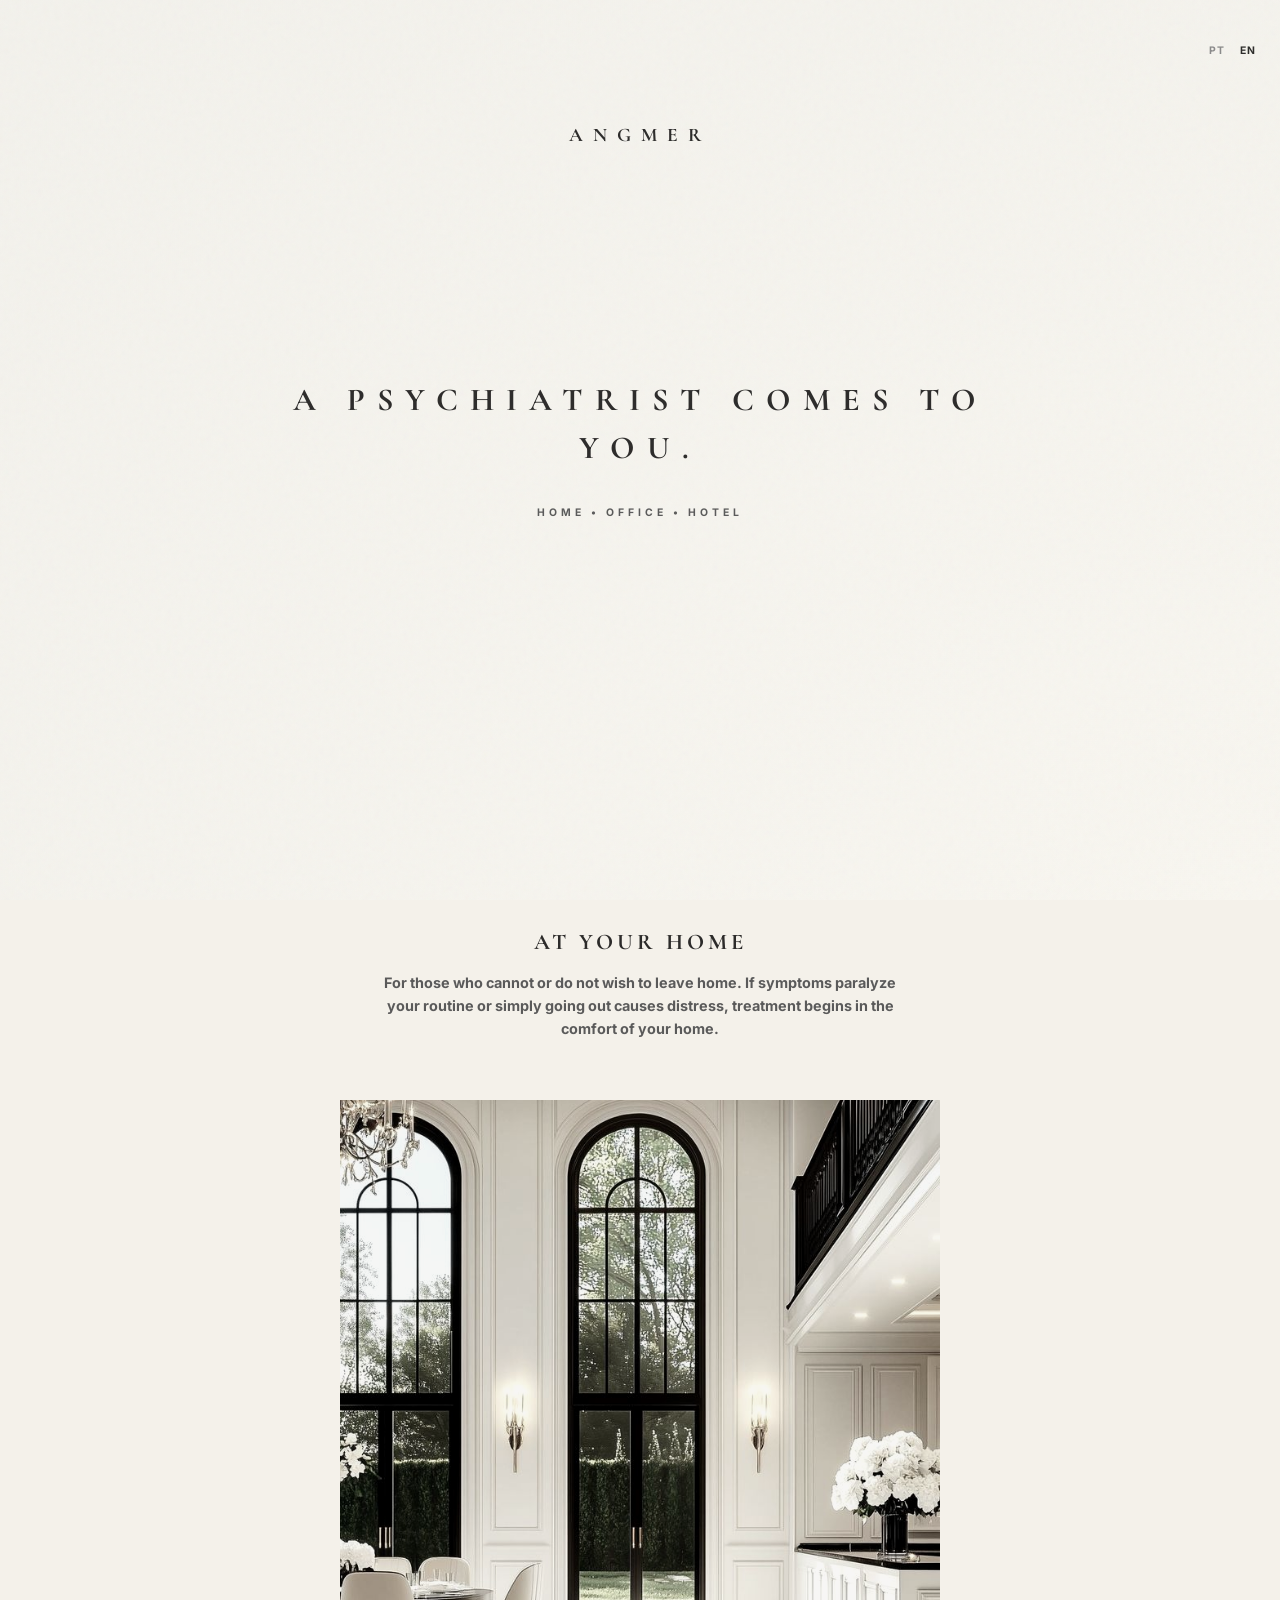
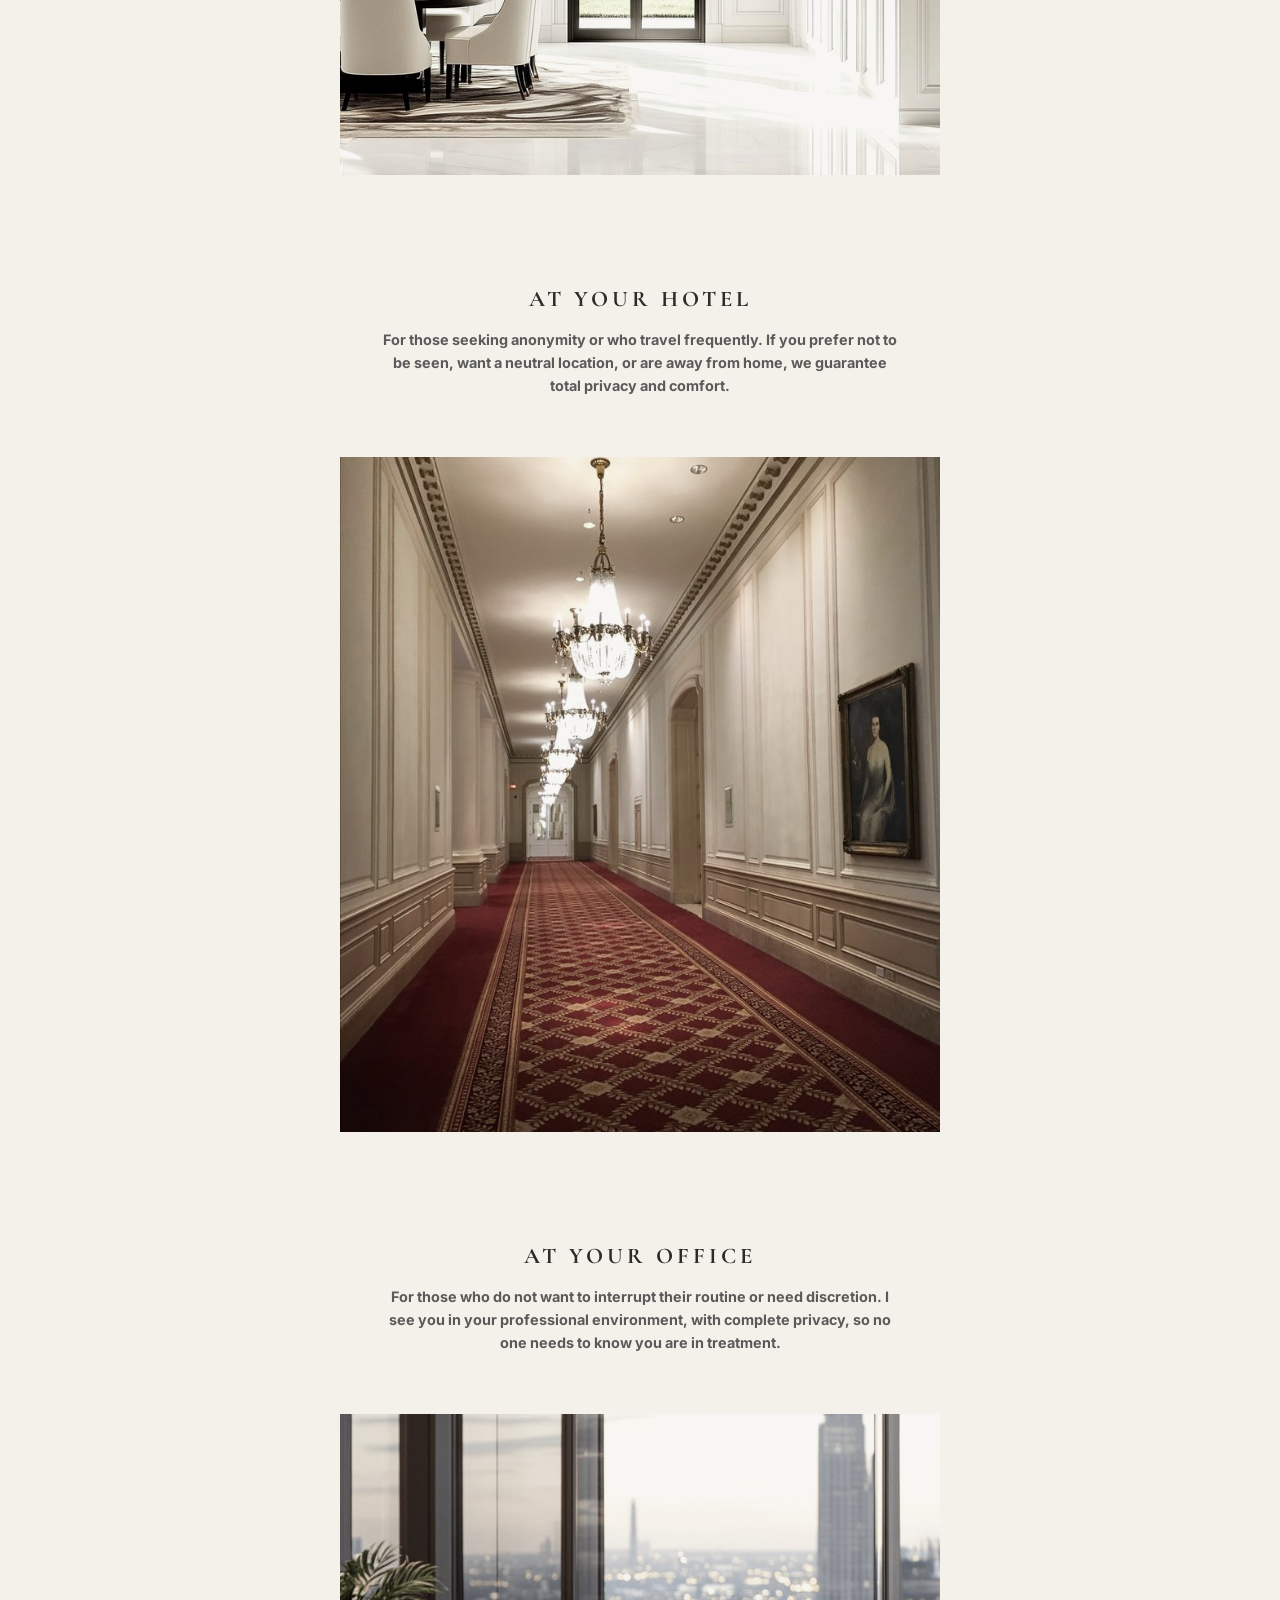
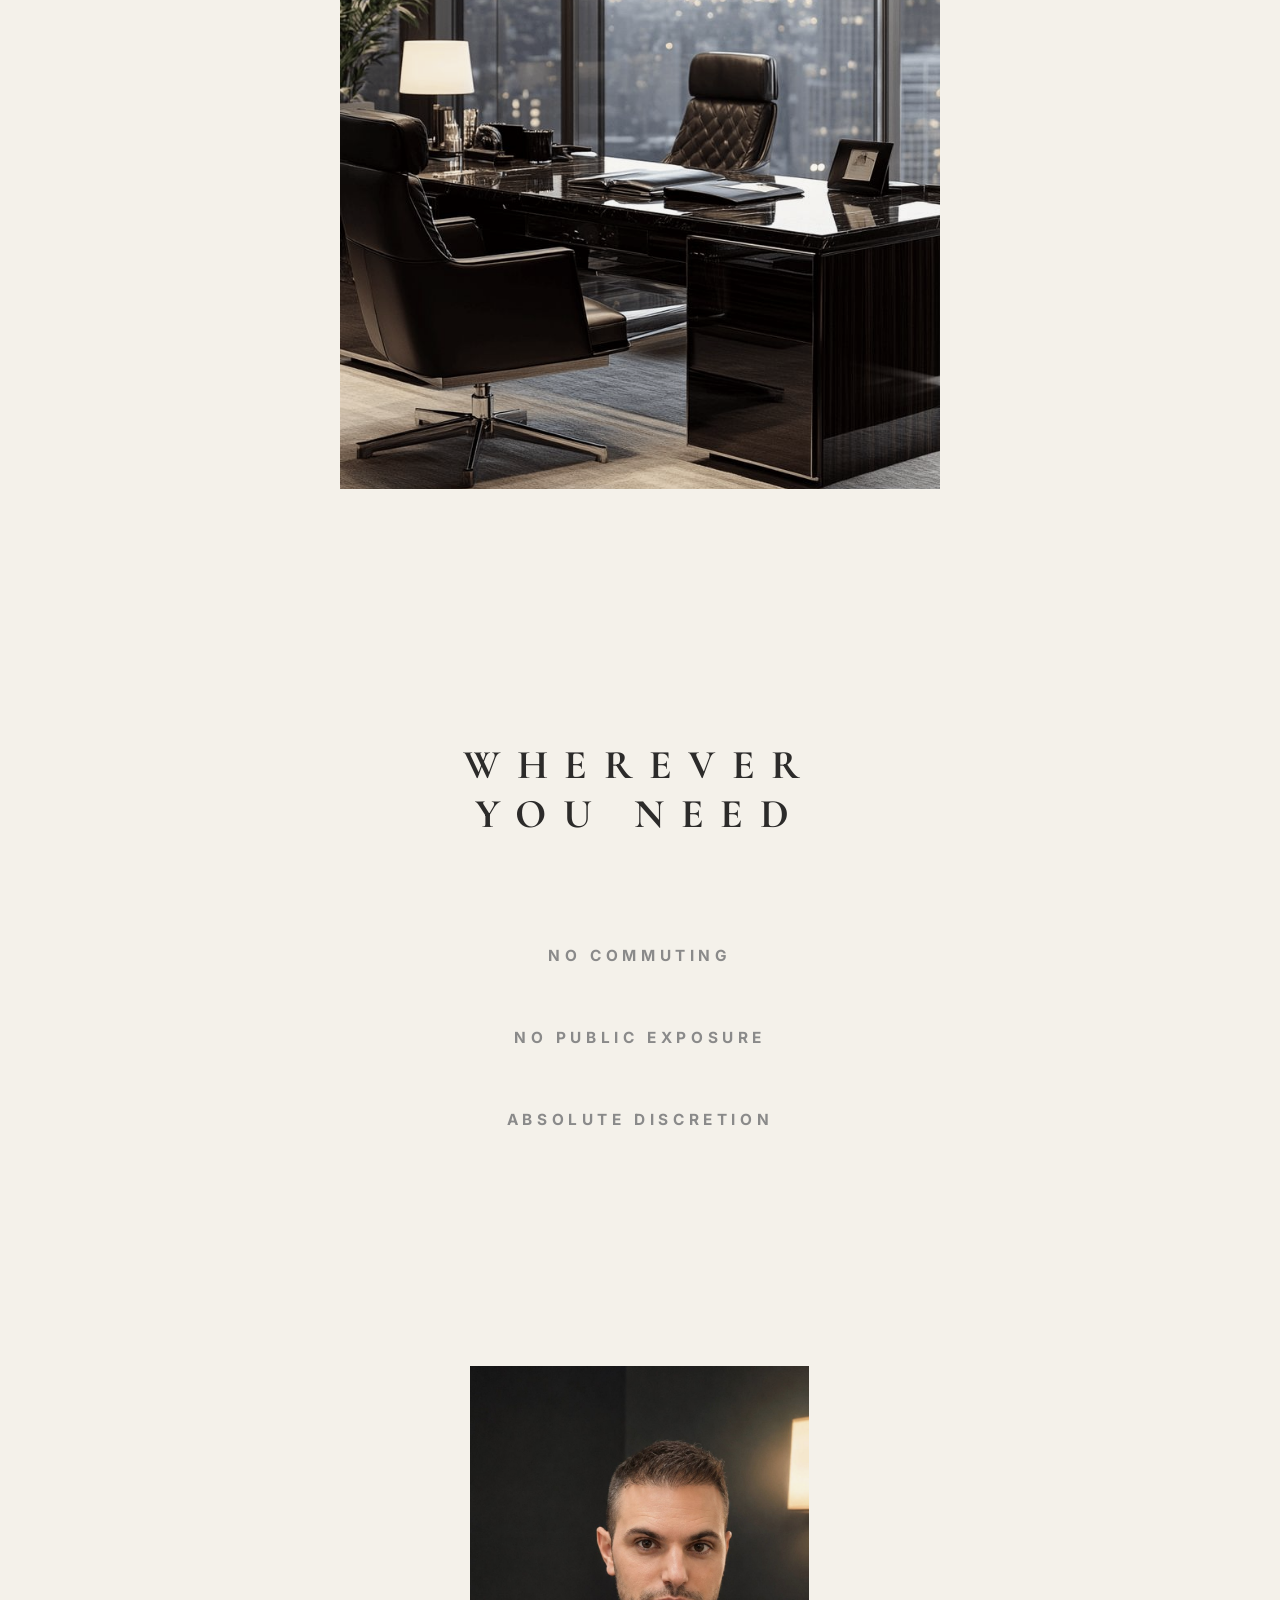
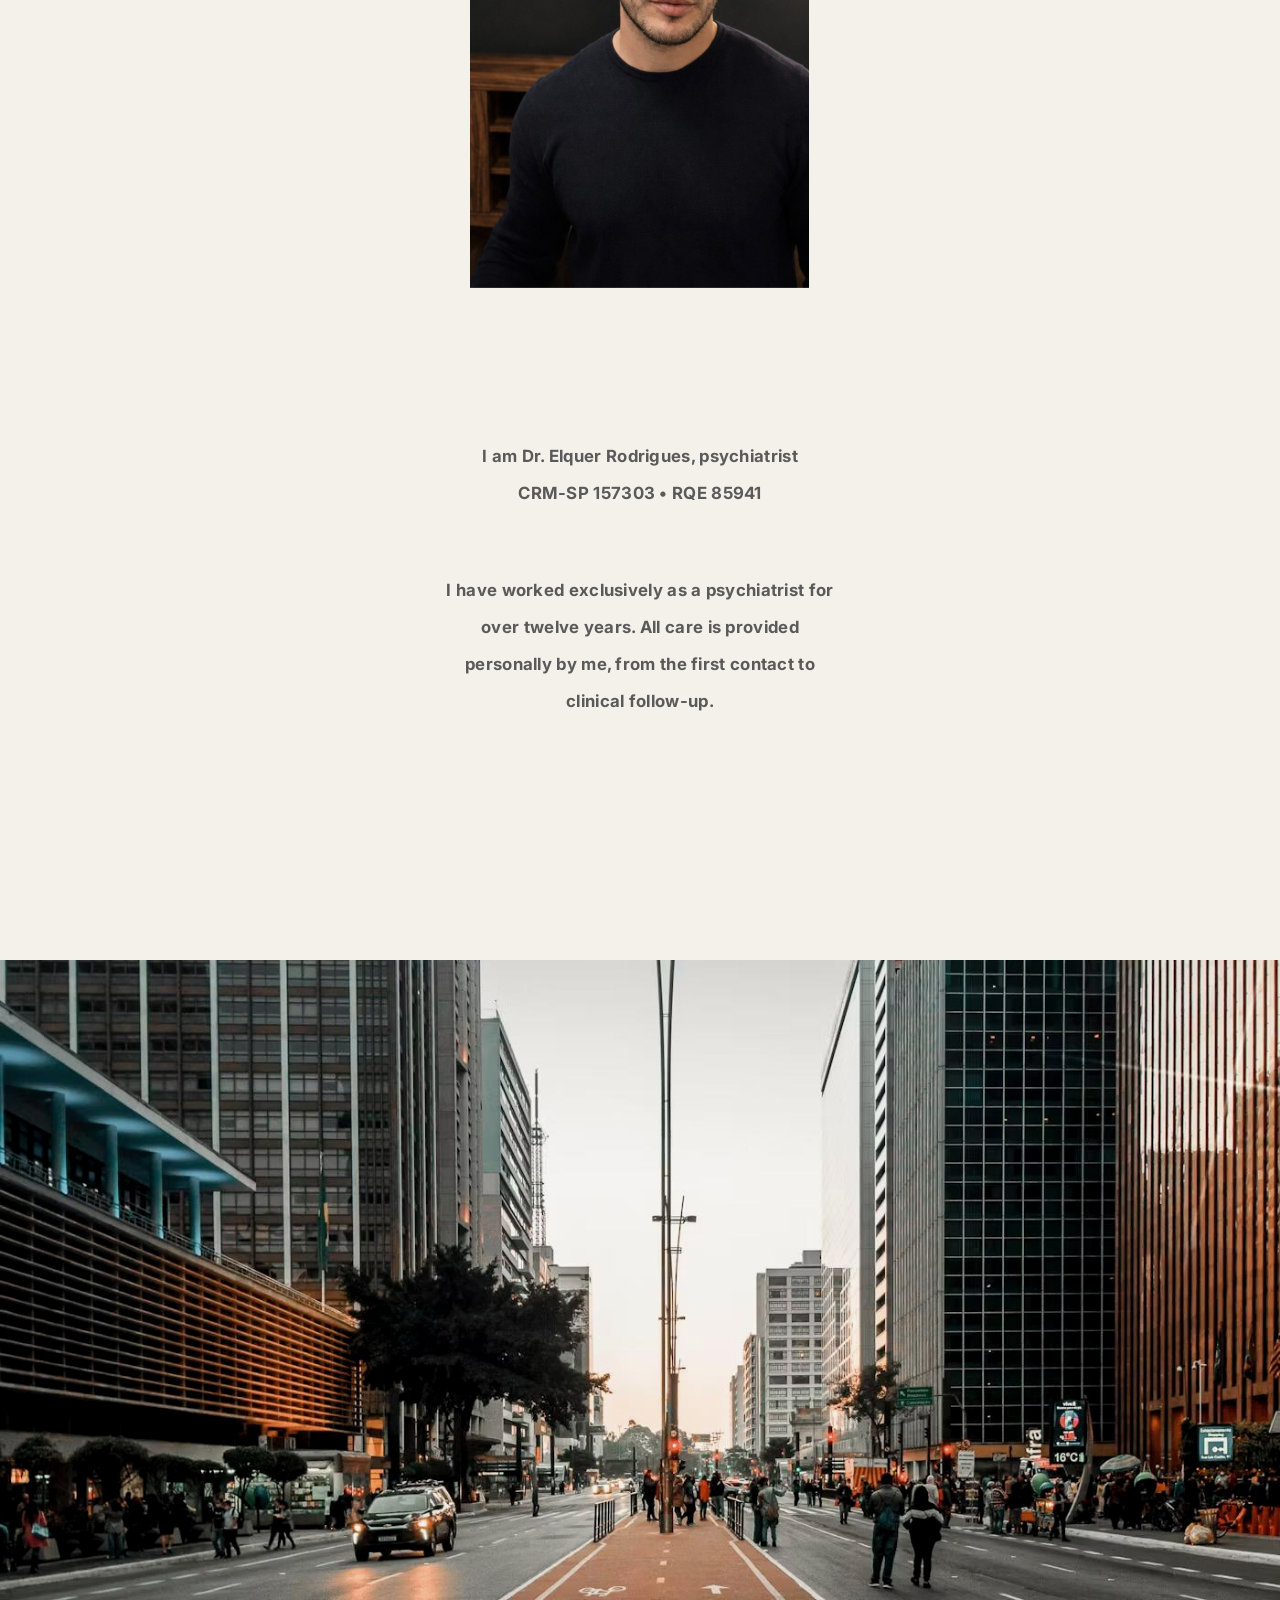
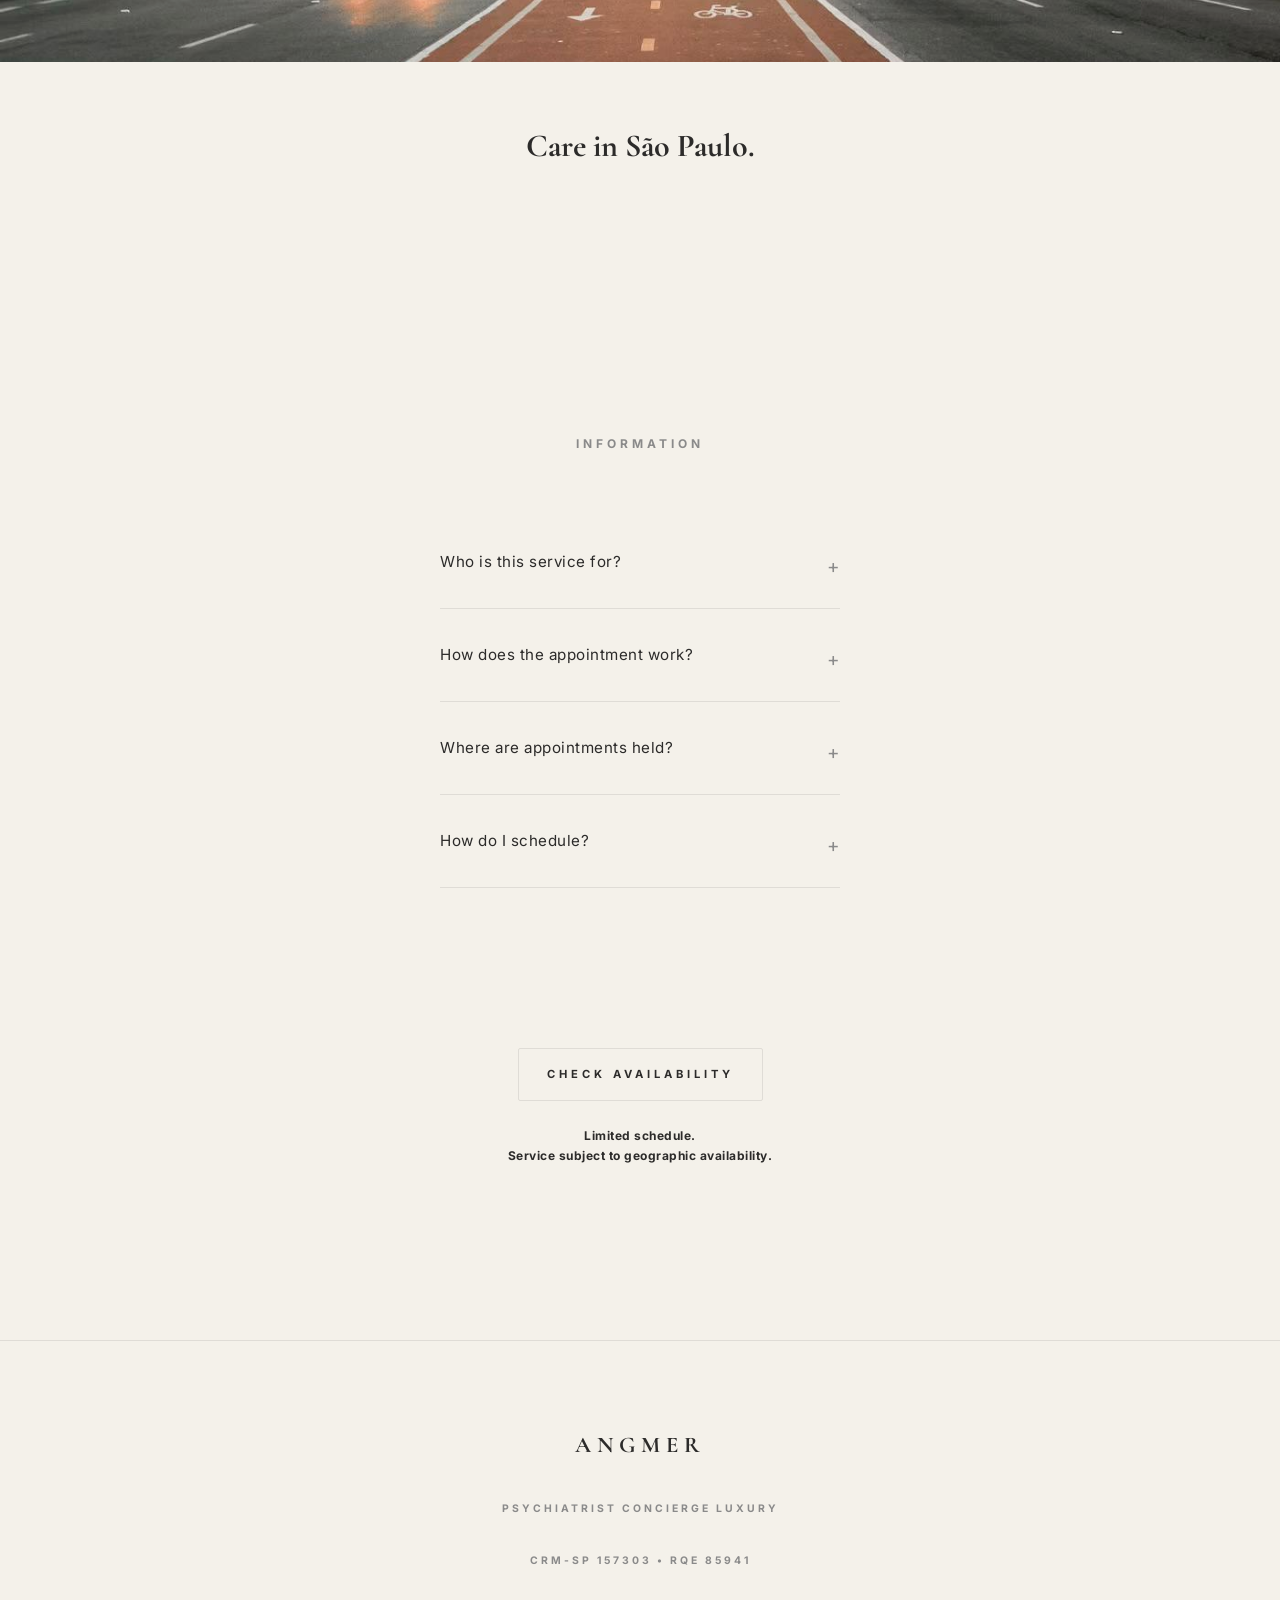
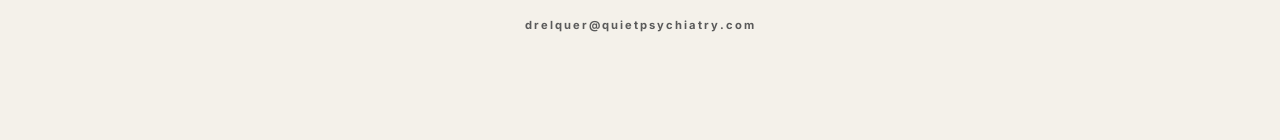
==== commit 4010c381: "Atualizar o index.html" ====
--- a/en/index.html
+++ b/en/index.html
@@ -1,595 +1,961 @@
 <!DOCTYPE html>
 <html lang="en">
 <head>
-  <meta charset="UTF-8">
-  <meta name="viewport" content="width=device-width, initial-scale=1.0">
-  <meta name="theme-color" content="#F2F1ED">
-  <title>ANGMER | Private Concierge Psychiatry</title>
-  <meta name="description" content="Psychiatric care directly at your residence, office, or hotel in São Paulo.">
-  <meta name="keywords" content="concierge psychiatrist, hotel psychiatrist, private house call psychiatrist">
-  <meta name="author" content="ANGMER">
-  <meta name="robots" content="index, follow">
-  <link rel="alternate" hreflang="pt-BR" href="https://angmer.com.br" />
-  <link rel="alternate" hreflang="en" href="https://angmer.com.br/en/" />
-  <link rel="alternate" hreflang="x-default" href="https://angmer.com.br" />
-  <link rel="preconnect" href="https://fonts.googleapis.com">
-  <link rel="preconnect" href="https://fonts.gstatic.com" crossorigin>
-  <link href="https://fonts.googleapis.com/css2?family=Cormorant+Garamond:ital,wght@0,300;0,400;0,500;0,600;0,700;1,300;1,400&family=Inter:wght@200;300;400;500;600;700&display=swap" rel="stylesheet">
-  <script type="application/ld+json">
-    {
-      "@context": "https://schema.org",
-      "@type": "Physician",
-      "name": "Dr. Elquer Rodrigues",
-      "medicalSpecialty": "Psychiatry",
-      "url": "https://angmer.com.br/en/",
-      "description": "Concierge and private psychiatric care in São Paulo.",
-      "address": {
-        "@type": "PostalAddress",
-        "addressLocality": "São Paulo",
-        "addressRegion": "SP",
-        "addressCountry": "BR"
-      },
-      "priceRange": "$$$$"
-    }
-  </script>
-  <style>
-    :root {
-      --bg: #F2F1ED;           
-      --bg-alt: #F2F1ED;       
-      --text: #181818;         
-      --text-muted: #4A4A4A;   
-      --text-light: #737373;   
-      --accent: #9B856A;            
-      --line: rgba(24, 24, 24, 0.1); 
-      --transition-smooth: cubic-bezier(0.25, 1, 0.5, 1);
-      --font-serif: 'Cormorant Garamond', Georgia, 'Times New Roman', serif;
-      --font-sans: 'Inter', system-ui, -apple-system, BlinkMacSystemFont, sans-serif;
-    }
-    * { box-sizing: border-box; }
-    
-    body {
-      margin: 0;
-      padding: 0;
-      font-family: var(--font-sans);
-      background: var(--bg);
-      color: var(--text-muted);    
-      line-height: 2.1; 
-      -webkit-font-smoothing: antialiased;
-      -moz-osx-font-smoothing: grayscale;
-      overflow-x: hidden;
-    }
-    .site-wrapper {
-      background: var(--bg);
-      width: 100%;
-      height: 100vh;
-      overflow: hidden; 
-      animation: expandSite 2.4s cubic-bezier(0.8, 0, 0.2, 1) forwards, unlockScroll 0s 2.4s forwards;
-    }
-    @keyframes expandSite {
-       0% { clip-path: inset(50% 50%); } 
-       15% { clip-path: inset(calc(50% - 90px)); } 
-       45% { clip-path: inset(calc(50% - 90px)); } 
-       100% { clip-path: inset(0%); } 
-    }
-    @keyframes unlockScroll {
-      to { height: auto; overflow: visible; clip-path: none; }
-    }
-    .lang-nav {
-      position: absolute;
-      top: 40px;
-      right: 24px;
-      display: flex;
-      gap: 15px;
-      font-family: var(--font-sans);
-      font-size: 0.65rem;
-      letter-spacing: 1px;
-      z-index: 10;
-      opacity: 0;
-      animation: fadeNav 1s cubic-bezier(0.25, 1, 0.5, 1) 2.2s forwards;
-    }
-    @keyframes fadeNav {
-      to { opacity: 1; }
-    }
-    .lang-nav a {
-      color: var(--text-light);
-      text-decoration: none;
-      transition: color 0.3s ease;
-    }
-    .lang-nav a:hover, .lang-nav a.active {
-      color: var(--text);
-      font-weight: 600;
-    }
-    header {
-      text-align: center; 
-      padding: 0 24px;
-      position: relative;
-      min-height: 100vh;
-      display: flex;
-      flex-direction: column;
-      align-items: center;
-      justify-content: center;
-    }
-    h1 { 
-      position: absolute;
-      top: 50vh;
-      left: 50%;
-      transform: translate(-50%, -50%);
-      font-family: var(--font-serif);
-      font-size: 1rem; 
-      color: var(--text);
-      margin: 0; 
-      text-transform: uppercase;
-      letter-spacing: 10px;
-      font-weight: 400; 
-      z-index: 20;
-      animation: moveLogo 2.4s cubic-bezier(0.8, 0, 0.2, 1) forwards;
-    }
-    @keyframes moveLogo {
-      0% { top: 50vh; } 
-      45% { top: 50vh; } 
-      100% { top: 15vh; }
-    }
-    .hero-text-block {
-      width: 100%;
-      max-width: 800px;
-    }
-    
-    @keyframes elegantFadeUp {
-      to { opacity: 1; transform: translateY(0); }
-    }
-
-    .hero-statement { 
-      font-family: var(--font-serif); 
-      font-size: clamp(1.2rem, 3vw, 2rem); 
-      font-weight: bold; 
-      color: var(--text); 
-      margin: 0 auto 50px auto; 
-      line-height: 1.5;
-      max-width: 800px;
-      text-transform: uppercase;
-      letter-spacing: 12px;
-      opacity: 0;
-      transform: translateY(30px);
-      animation: elegantFadeUp 2.5s cubic-bezier(0.16, 1, 0.3, 1) 2.0s forwards;
-    }
-    
-    .hero-locations { 
-      font-family: var(--font-sans); 
-      font-size: 0.65rem; 
-      font-weight: bold; 
-      letter-spacing: 4px; 
-      color: var(--text-muted); 
-      text-transform: uppercase; 
-      margin-bottom: 15px;
-      opacity: 0;
-      transform: translateY(30px);
-      animation: elegantFadeUp 2.5s cubic-bezier(0.16, 1, 0.3, 1) 2.3s forwards;
-    }
-    
-    .header-gallery {
-      width: 100vw;
-      margin-left: calc(50% - 50vw); 
-      display: flex;
-      flex-direction: row; 
-      justify-content: center;
-      align-items: flex-end; 
-      gap: 4vw;
-      margin-top: 15vh; 
-      margin-bottom: 300px;
-      padding: 0 5vw;
-    }
-    
-    .gallery-item {
-      position: relative;
-      width: 26vw; 
-      opacity: 0;
-      transform: translateY(30px);
-      transition: opacity 1.5s var(--transition-smooth), transform 1.5s var(--transition-smooth);
-    }
-    
-    .gallery-item.visible {
-      opacity: 1;
-      transform: translateY(0);
-    }
-    
-    .gallery-caption {
-      font-family: var(--font-serif);
-      font-size: clamp(1.2rem, 1.8vw, 1.5rem);
-      font-style: italic;
-      color: var(--text);
-      text-align: center;
-      margin-bottom: 35px;
-      font-weight: 300;
-      line-height: 1.4;
-      letter-spacing: 1px;
-    }
-
-    .gallery-image {
-      display: block;
-      width: 100%;
-      height: 55vh; 
-      object-fit: contain; 
-      filter: contrast(102%) brightness(96%) sepia(3%) saturate(90%);
-    }
-    
-    .btn { 
-      display: inline-block; 
-      font-family: var(--font-sans); 
-      color: var(--bg);
-      background-color: var(--text);
-      padding: 16px 36px; 
-      text-decoration: none; 
-      font-size: 0.7rem; 
-      text-transform: uppercase; 
-      letter-spacing: 3px; 
-      font-weight: 600;
-      transition: opacity 0.3s ease;
-      border-radius: 2px;
-    }
-    .btn:hover { 
-      opacity: 0.85;
-    }
-    
-    .scroll-reveal {
-      opacity: 0;
-      transform: translateY(30px);
-      transition: opacity 1.5s var(--transition-smooth), transform 1.5s var(--transition-smooth);
-      will-change: transform, opacity;
-    }
-    
-    .scroll-reveal.visible {
-      opacity: 1;
-      transform: translateY(0);
-    }
-
-    .sp-banner-wrapper {
-      width: 100%;
-      text-align: center;
-      margin: 150px 0; 
-    }
-    
-    .sp-banner-inner {
-      position: relative;
-      display: block; 
-      width: 100%;
-      margin: 0 auto;
-    }
-    
-    .sp-image {
-      display: block;
-      width: 100%;
-      height: 78vh;
-      object-fit: cover;
-      filter: contrast(102%) brightness(96%) sepia(3%) saturate(90%);
-    }
-    
-    .sp-caption-overlay {
-      position: absolute;
-      bottom: 0;
-      left: 0;
-      width: 100%;
-      padding: 80px 20px 30px; 
-      background: linear-gradient(to top, rgba(24,24,24,0.7) 0%, rgba(24,24,24,0) 100%);
-      color: var(--bg);
-      font-family: var(--font-serif);
-      font-size: clamp(1.4rem, 3vw, 2rem);
-      text-align: center;
-      font-weight: 400;
-      letter-spacing: 1px;
-    }
-    
-    .content-section { 
-      padding: 180px 24px; 
-      max-width: 800px; 
-      margin: 0 auto; 
-    }
-    
-    .content { max-width: 580px; margin: 0 auto; text-align: center; }
-    .content p { 
-      font-size: clamp(0.95rem, 1.6vw, 1.05rem); 
-      color: var(--text-muted); 
-      margin-bottom: 60px; 
-      line-height: 2.2; 
-      font-weight: 300; 
-      letter-spacing: 0.3px; 
-    }
-    .content p:last-child { margin-bottom: 0; }
-    
-    .scroll-reveal-slow {
-      font-family: var(--font-sans);
-      font-size: 0.65rem;
-      text-transform: uppercase;
-      letter-spacing: 5px;
-      color: var(--text-light);
-      margin: 40px 0; 
-      opacity: 0;
-      transform: translateY(20px);
-      transition: opacity 2s cubic-bezier(0.16, 1, 0.3, 1), transform 2s cubic-bezier(0.16, 1, 0.3, 1);
-      will-change: transform, opacity;
-    }
-    .scroll-reveal-slow.visible {
-      opacity: 1; 
-      transform: translateY(0);
-    }
-    
-    .profile-photo {
-      display: block;
-      margin: 0 auto 100px auto; 
-      height: 58vh;             
-      width: auto;
-      object-fit: contain;
-      border: none;             
-      padding: 0;
-      background: transparent;
-      filter: contrast(102%) brightness(96%) sepia(3%) saturate(90%);
-    }
-
-    .btn-container {
-        padding-top: 60px;
-        padding-bottom: 60px; 
-        text-align: center;
-    }
-    
-    .secure-alt-contact {
-      display: block;
-      font-family: var(--font-sans);
-      font-size: 0.75rem;
-      color: var(--text) !important;
-      font-weight: bold !important;
-      letter-spacing: 0.5px;
-      margin-top: 25px;
-      margin-bottom: 25px;
-      line-height: 1.6;
-    }
-    
-    .faq-container { margin-bottom: 100px; text-align: left; } 
-    .faq-item { border-bottom: 1px solid var(--line); }
-    .faq-item summary {
-      padding: 30px 0; 
-      font-family: var(--font-sans);
-      font-size: 0.95rem;
-      font-weight: 500; 
-      color: var(--text);
-      cursor: pointer;
-      list-style: none;
-      position: relative;
-      letter-spacing: 0.5px;
-    }
-    .faq-item summary::-webkit-details-marker { display: none; } 
-    .faq-item summary::after {
-      content: '+';
-      position: absolute;
-      right: 0;
-      color: var(--text-light);
-      font-weight: 500;
-      font-size: 1.2rem;
-    }
-    .faq-item[open] summary { color: var(--text); font-weight: 600; }
-    .faq-item[open] summary::after { content: '–'; color: var(--text); }
-    .faq-answer {
-      padding-bottom: 30px; 
-      color: var(--text-muted);
-      font-size: 0.85rem;
-      line-height: 1.9;
-      font-weight: 300;
-    }
-    
-    footer { 
-      text-align: center; 
-      padding: 80px 24px 100px 24px; 
-      font-family: var(--font-sans); 
-      margin: 0 auto; 
-      background-color: var(--bg); 
-      color: var(--text-muted);
-      border-top: 1px solid var(--line); 
-    }
-    
-    .footer-brand { font-family: var(--font-serif); font-size: 1.4rem; letter-spacing: 6px; color: var(--text); margin-bottom: 30px; }
-    .footer-luxury-tag { font-family: var(--font-sans); font-size: 0.65rem; letter-spacing: 3px; color: var(--text-light); margin-bottom: 30px; text-transform: uppercase; }
-    .footer-creds { font-size: 0.65rem; letter-spacing: 3px; color: var(--text-light); margin-bottom: 35px; }
-    .footer-email { display: inline-block; font-size: 0.7rem; letter-spacing: 2px; color: var(--text-muted); text-decoration: none; transition: color 0.3s ease; font-weight: 500; }
-    .footer-email:hover { color: var(--accent); }
-    
-    @media(max-width: 768px) {
-      .lang-nav { top: 25px; right: 20px; gap: 10px; }
-      header { padding: 0 20px; min-height: 100vh; } 
-      @keyframes moveLogo {
-        0% { top: 50vh; }
-        45% { top: 50vh; }
-        100% { top: 12vh; } 
-      }
-      h1 { letter-spacing: 8px; } 
-
-      .hero-statement { 
-        font-size: clamp(0.8rem, 4vw, 1.2rem); 
-        line-height: 1.5; 
-        margin-bottom: 35px; 
-        letter-spacing: 2px; 
-        white-space: nowrap; 
-      }
-      
-      .header-gallery { 
-        flex-direction: column; 
-        gap: 15vh;
-        margin-bottom: 180px; 
-        margin-top: 15vh; 
-        padding: 0;
-      } 
-      
-      .gallery-item[style] { margin-bottom: 0 !important; }
-      
-      .gallery-item { width: 100vw; padding: 0 20px; }
-      .gallery-image {
-        height: auto;
-        object-fit: cover;
-      }
-
-      .content-section { padding: 100px 20px; } 
-      
-      .profile-photo { height: 50vh; width: 100%; margin: 0 auto 60px auto; } 
-      
-      .sp-banner-wrapper { margin: 100px 0; width: 100vw; position: relative; left: 50%; right: 50%; margin-left: -50vw; margin-right: -50vw; }
-      .sp-banner-inner { width: 100%; display: block; } 
-      .sp-image { width: 100vw; height: 66vh; object-fit: cover; } 
-      
-      .btn { display: inline-block; width: auto; text-align: center; }
-      
-      .btn-container { padding-bottom: 40px; } 
-      
-      footer { padding: 60px 20px 80px 20px; } 
-    }
-  </style>
+    <meta charset="UTF-8" />
+    <meta name="viewport" content="width=device-width, initial-scale=1.0" />
+    <meta name="theme-color" content="#F4F1EA" />
+    <title>ANGMER | Concierge Psychiatry</title>
+    <meta name="description" content="Psychiatric care delivered directly to your home, office, or hotel in São Paulo." />
+    <meta name="keywords" content="concierge psychiatrist, hotel psychiatrist, private psychiatrist at home" />
+    <meta name="author" content="ANGMER" />
+    <meta name="robots" content="index, follow" />
+    <link rel="alternate" hreflang="pt-BR" href="https://angmer.com.br/" />
+    <link rel="alternate" hreflang="en" href="https://angmer.com.br/en/" />
+    <link rel="alternate" hreflang="x-default" href="https://angmer.com.br/" />
+    <link rel="preconnect" href="https://fonts.googleapis.com" />
+    <link rel="preconnect" href="https://fonts.gstatic.com" crossorigin />
+    <link href="https://fonts.googleapis.com/css2?family=Cormorant+Garamond:ital,wght@0,300;0,400;0,500;0,600;0,700;1,300;1,400&family=Inter:wght@200;300;400;500;600;700&display=swap" rel="stylesheet" />
+    <script type="application/ld+json">
+        {
+            "@context": "https://schema.org",
+            "@type": "Physician",
+            "name": "Dr. Elquer Rodrigues",
+            "medicalSpecialty": "Psychiatry",
+            "url": "https://angmer.com.br/en/",
+            "description": "Psychiatric home, corporate and private care in São Paulo.",
+            "address": {
+                "@type": "PostalAddress",
+                "addressLocality": "São Paulo",
+                "addressRegion": "SP",
+                "addressCountry": "BR"
+            },
+            "priceRange": "$$$$"
+        }
+    </script>
+    <style>
+        /* ===== CSS EXATAMENTE IGUAL AO ORIGINAL (apenas ajustes de cores mantidos) ===== */
+        :root {
+            --bg: #F4F1EA;
+            --bg-alt: #F4F1EA;
+            --text: #2C2B2A;
+            --text-muted: #5A5A5A;
+            --text-light: #8A8A8A;
+            --accent: #9B856A;
+            --line: rgba(44, 43, 42, 0.1);
+            --transition-smooth: cubic-bezier(0.25, 1, 0.5, 1);
+            --font-serif: 'Cormorant Garamond', Georgia, 'Times New Roman', serif;
+            --font-sans: 'Inter', system-ui, -apple-system, BlinkMacSystemFont, sans-serif;
+        }
+        * {
+            box-sizing: border-box;
+        }
+
+        body {
+            margin: 0;
+            padding: 0;
+            font-family: var(--font-sans);
+            background: var(--bg);
+            color: var(--text-muted);
+            line-height: 2.1;
+            -webkit-font-smoothing: antialiased;
+            -moz-osx-font-smoothing: grayscale;
+            overflow-x: hidden;
+        }
+
+        .noise-overlay {
+            position: fixed;
+            top: 0;
+            left: 0;
+            width: 100vw;
+            height: 100vh;
+            pointer-events: none;
+            z-index: 9998;
+            opacity: 0.03;
+            background: url("data:image/svg+xml,%3Csvg viewBox='0 0 200 200' xmlns='http://www.w3.org/2000/svg'%3E%3Cfilter id='noiseFilter'%3E%3CfeTurbulence type='fractalNoise' baseFrequency='0.8' numOctaves='3' stitchTiles='stitch'/%3E%3C/filter%3E%3Crect width='100%25' height='100%25' filter='url(%23noiseFilter)'/%3E%3C/svg%3E");
+        }
+
+        .breathing-bg {
+            position: fixed;
+            top: 0;
+            left: 0;
+            width: 100vw;
+            height: 100vh;
+            pointer-events: none;
+            z-index: -1;
+            background: radial-gradient(120% 120% at 50% 50%, #F8F6F0 0%, #EFEEE9 100%);
+            background-size: 200% 200%;
+            animation: breathBg 25s ease-in-out infinite alternate;
+        }
+        @keyframes breathBg {
+            0% {
+                background-position: 0% 0%;
+            }
+            100% {
+                background-position: 100% 100%;
+            }
+        }
+
+        .scroll-signature {
+            position: fixed;
+            top: 0;
+            right: 24px;
+            width: 1px;
+            height: 0%;
+            background-color: var(--line);
+            z-index: 9999;
+            pointer-events: none;
+            transition: height 0.1s linear;
+        }
+
+        .site-wrapper {
+            background: transparent;
+            width: 100%;
+            height: 100vh;
+            overflow: hidden;
+            transform-origin: center top;
+            animation: expandSite 2.4s cubic-bezier(0.8, 0, 0.2, 1) forwards, unlockScroll 0s 2.4s forwards;
+            transition: opacity 0.4s ease;
+        }
+        @keyframes expandSite {
+            0% {
+                clip-path: inset(50% 50%);
+                transform: scale(1.04);
+                background: var(--bg);
+            }
+            15% {
+                clip-path: inset(calc(50% - 90px));
+                transform: scale(1.02);
+                background: var(--bg);
+            }
+            45% {
+                clip-path: inset(calc(50% - 90px));
+                transform: scale(1.02);
+                background: var(--bg);
+            }
+            100% {
+                clip-path: inset(0%);
+                transform: scale(1);
+                background: transparent;
+            }
+        }
+        @keyframes unlockScroll {
+            to {
+                height: auto;
+                overflow: visible;
+                clip-path: none;
+            }
+        }
+
+        .lang-nav {
+            position: fixed;
+            top: 40px;
+            right: 24px;
+            display: flex;
+            gap: 15px;
+            font-family: var(--font-sans);
+            font-size: 0.65rem;
+            letter-spacing: 1px;
+            z-index: 10;
+            opacity: 0;
+            pointer-events: none;
+            transition: opacity 0.6s var(--transition-smooth);
+        }
+        .lang-nav.visible {
+            opacity: 1;
+            pointer-events: auto;
+        }
+        .lang-nav a {
+            color: var(--text-light);
+            text-decoration: none;
+            transition: color 0.3s ease;
+        }
+        .lang-nav a:hover,
+        .lang-nav a.active {
+            color: var(--text);
+            font-weight: 600;
+        }
+
+        header {
+            text-align: center;
+            padding: 0 24px;
+            position: relative;
+            min-height: 100vh;
+            display: flex;
+            flex-direction: column;
+            align-items: center;
+            justify-content: center;
+        }
+
+        h1 {
+            position: absolute;
+            top: 50vh;
+            left: 50%;
+            transform: translate(-50%, -50%);
+            font-family: var(--font-serif);
+            font-size: 1.2rem;
+            color: var(--text);
+            margin: 0;
+            text-transform: uppercase;
+            font-weight: 400;
+            z-index: 20;
+            animation: moveLogo 2.4s cubic-bezier(0.8, 0, 0.2, 1) forwards;
+        }
+        @keyframes moveLogo {
+            0% {
+                top: 50vh;
+                letter-spacing: 4px;
+                filter: blur(6px);
+            }
+            45% {
+                top: 50vh;
+                letter-spacing: 5px;
+                filter: blur(3px);
+            }
+            100% {
+                top: 15vh;
+                letter-spacing: 10px;
+                filter: blur(0);
+            }
+        }
+
+        .hero-text-block {
+            width: 100%;
+            max-width: 800px;
+        }
+
+        @keyframes elegantFadeUp {
+            to {
+                opacity: 1;
+                transform: translateY(0);
+            }
+        }
+
+        .hero-statement {
+            font-family: var(--font-serif);
+            font-size: clamp(1.2rem, 3vw, 2rem);
+            font-weight: bold;
+            color: var(--text);
+            margin: 0 auto 30px auto;
+            line-height: 1.5;
+            max-width: 800px;
+            text-transform: uppercase;
+            letter-spacing: 12px;
+            opacity: 0;
+            transform: translateY(30px);
+            animation: elegantFadeUp 2.5s cubic-bezier(0.16, 1, 0.3, 1) 2.0s forwards;
+        }
+
+        .hero-locations {
+            font-family: var(--font-sans);
+            font-size: 0.65rem;
+            font-weight: bold;
+            letter-spacing: 4px;
+            color: var(--text-muted);
+            text-transform: uppercase;
+            margin-bottom: 0;
+            opacity: 0;
+            transform: translateY(30px);
+            animation: elegantFadeUp 2.5s cubic-bezier(0.16, 1, 0.3, 1) 2.3s forwards;
+        }
+
+        .header-gallery {
+            width: 100vw;
+            margin-left: calc(50% - 50vw);
+            display: flex;
+            flex-direction: row;
+            justify-content: center;
+            align-items: center;
+            gap: 12vw;
+            margin-top: 2vh;
+            margin-bottom: 50px;
+            padding: 0 5vw;
+        }
+
+        .gallery-item {
+            position: relative;
+            width: 26vw;
+            opacity: 0;
+            transform: translateY(30px);
+            transition: opacity 1.5s var(--transition-smooth), transform 1.5s var(--transition-smooth);
+            display: flex;
+            flex-direction: column;
+            align-items: center;
+        }
+
+        .gallery-item.visible {
+            opacity: 1;
+            transform: translateY(0);
+        }
+
+        .gallery-image {
+            display: block;
+            width: 100%;
+            height: 75vh;
+            object-fit: cover;
+            filter: contrast(102%) brightness(96%) sepia(3%) saturate(85%) grayscale(20%);
+            transition: filter 1.2s var(--transition-smooth);
+        }
+
+        .gallery-item:hover .gallery-image {
+            filter: contrast(102%) brightness(96%) sepia(3%) saturate(105%) grayscale(0%);
+        }
+
+        .gallery-caption {
+            width: 100%;
+            text-align: center;
+            padding: 0 10px 60px 10px;
+        }
+        .caption-title {
+            font-family: var(--font-serif);
+            font-size: 1.4rem;
+            font-weight: 600;
+            color: var(--text);
+            letter-spacing: 4px;
+            text-transform: uppercase;
+            margin: 0 0 6px 0;
+        }
+        .caption-desc {
+            font-family: var(--font-sans);
+            font-size: 0.9rem;
+            font-weight: 300;
+            color: var(--text-muted);
+            line-height: 1.6;
+            margin: 0;
+            max-width: 90%;
+            margin-left: auto;
+            margin-right: auto;
+            word-break: normal;
+            overflow-wrap: normal;
+        }
+
+        .btn {
+            display: inline-block;
+            font-family: var(--font-sans);
+            color: var(--text);
+            background-color: transparent;
+            padding: 14px 28px;
+            text-decoration: none;
+            font-size: 0.7rem;
+            text-transform: uppercase;
+            letter-spacing: 4px;
+            font-weight: 400;
+            transition: all 0.3s ease;
+            border: 1px solid var(--line);
+            border-radius: 2px;
+        }
+        .btn:hover {
+            background-color: var(--text);
+            color: var(--bg);
+            border-color: var(--text);
+            opacity: 1;
+        }
+
+        .scroll-reveal {
+            opacity: 0;
+            transform: translateY(30px);
+            transition: opacity 1.5s var(--transition-smooth), transform 1.5s var(--transition-smooth);
+            will-change: transform, opacity;
+        }
+
+        .scroll-reveal.visible {
+            opacity: 1;
+            transform: translateY(0);
+        }
+
+        .sp-banner-wrapper {
+            width: 100%;
+            text-align: center;
+            margin: 150px 0;
+        }
+
+        .sp-banner-inner {
+            position: relative;
+            display: block;
+            width: 100%;
+            margin: 0 auto;
+        }
+
+        .sp-image {
+            display: block;
+            width: 100%;
+            height: 78vh;
+            object-fit: cover;
+            filter: contrast(102%) brightness(96%) sepia(3%) saturate(90%);
+        }
+
+        .sp-caption {
+            font-family: var(--font-serif);
+            font-weight: 300;
+            color: var(--text);
+            text-align: center;
+            margin-top: 50px;
+            font-size: 32px;
+        }
+
+        .content-section {
+            padding: 90px clamp(24px, 10vw, 120px);
+            max-width: 50vw;
+            margin: 0 auto;
+        }
+
+        .content {
+            max-width: 100%;
+            margin: 0 auto;
+            text-align: center;
+        }
+        .content p {
+            font-size: clamp(0.95rem, 1.6vw, 1.05rem);
+            color: var(--text-muted);
+            margin-bottom: 60px;
+            line-height: 2.2;
+            font-weight: 300;
+            letter-spacing: 0.3px;
+        }
+        .content p:last-child {
+            margin-bottom: 0;
+        }
+
+        .scroll-reveal-slow {
+            font-family: var(--font-sans);
+            font-size: 0.65rem;
+            text-transform: uppercase;
+            letter-spacing: 5px;
+            color: var(--text-light);
+            margin: 40px 0;
+            font-weight: 700;
+            opacity: 0;
+            transform: translateY(20px) scale(0.98);
+            transition: opacity 2.5s cubic-bezier(0.16, 1, 0.3, 1),
+                transform 2.5s cubic-bezier(0.16, 1, 0.3, 1);
+            will-change: transform, opacity;
+        }
+        .scroll-reveal-slow.visible {
+            opacity: 1;
+            transform: translateY(0) scale(1);
+        }
+
+        .profile-photo {
+            display: block;
+            margin: 0 auto 150px auto;
+            height: 58vh;
+            width: auto;
+            object-fit: contain;
+            border: none;
+            padding: 0;
+            background: transparent;
+            filter: contrast(102%) brightness(96%) sepia(3%) saturate(90%);
+        }
+
+        .btn-container {
+            padding-top: 60px;
+            padding-bottom: 60px;
+            text-align: center;
+        }
+
+        .secure-alt-contact {
+            display: block;
+            font-family: var(--font-sans);
+            font-size: 0.75rem;
+            color: var(--text) !important;
+            font-weight: bold !important;
+            letter-spacing: 0.5px;
+            margin-top: 25px;
+            margin-bottom: 25px;
+            line-height: 1.6;
+        }
+
+        .faq-container {
+            margin-bottom: 100px;
+            text-align: left;
+        }
+        .faq-item {
+            border-bottom: 1px solid var(--line);
+        }
+        .faq-item summary {
+            padding: 30px 0;
+            font-family: var(--font-sans);
+            font-size: 0.95rem;
+            font-weight: 500;
+            color: var(--text);
+            list-style: none;
+            position: relative;
+            letter-spacing: 0.5px;
+            cursor: pointer;
+        }
+        .faq-item summary::-webkit-details-marker {
+            display: none;
+        }
+        .faq-item summary::after {
+            content: '+';
+            position: absolute;
+            right: 0;
+            color: var(--text-light);
+            font-weight: 500;
+            font-size: 1.2rem;
+        }
+        .faq-item[open] summary {
+            color: var(--text);
+            font-weight: 600;
+        }
+        .faq-item[open] summary::after {
+            content: '–';
+            color: var(--text);
+        }
+        .faq-answer {
+            padding-bottom: 30px;
+            color: var(--text-muted);
+            font-size: 0.85rem;
+            line-height: 1.9;
+            font-weight: 300;
+        }
+
+        footer {
+            text-align: center;
+            padding: 80px 24px 100px 24px;
+            font-family: var(--font-sans);
+            margin: 0 auto;
+            background-color: transparent;
+            color: var(--text-muted);
+            border-top: 1px solid var(--line);
+        }
+
+        .footer-brand {
+            font-family: var(--font-serif);
+            font-size: 1.4rem;
+            letter-spacing: 6px;
+            color: var(--text);
+            margin-bottom: 30px;
+        }
+        .footer-luxury-tag {
+            font-family: var(--font-sans);
+            font-size: 0.65rem;
+            letter-spacing: 3px;
+            color: var(--text-light);
+            margin-bottom: 30px;
+            text-transform: uppercase;
+        }
+        .footer-creds {
+            font-size: 0.65rem;
+            letter-spacing: 3px;
+            color: var(--text-light);
+            margin-bottom: 35px;
+        }
+        .footer-email {
+            display: inline-block;
+            font-size: 0.7rem;
+            letter-spacing: 2px;
+            color: var(--text-muted);
+            text-decoration: none;
+            transition: color 0.3s ease;
+            font-weight: 500;
+        }
+        .footer-email:hover {
+            color: var(--accent);
+        }
+
+        /* Regra global de negrito (mantida) */
+        body,
+        p,
+        h1,
+        h2,
+        h3,
+        h4,
+        h5,
+        h6,
+        a,
+        span,
+        div,
+        section,
+        footer,
+        header,
+        nav,
+        .btn,
+        .hero-statement,
+        .hero-locations,
+        .content p,
+        .faq-answer,
+        .secure-alt-contact,
+        .sp-caption,
+        .scroll-reveal-slow,
+        .footer-brand,
+        .footer-luxury-tag,
+        .footer-creds,
+        .footer-email,
+        .lang-nav a,
+        .content-section,
+        .sp-banner-wrapper,
+        .site-wrapper,
+        .gallery-item,
+        .hero-text-block {
+            font-weight: 700 !important;
+        }
+        h1 {
+            font-weight: 700 !important;
+        }
+
+        .faq-item summary,
+        .faq-item summary::after {
+            font-weight: 400 !important;
+        }
+
+        @media(min-width: 769px) {
+            .header-gallery {
+                flex-direction: column;
+                align-items: center;
+                gap: 100px;
+                padding: 0 20px;
+                margin-top: 2vh;
+                margin-bottom: 50px;
+            }
+            .gallery-item {
+                width: 100%;
+                max-width: 600px;
+                margin: 0 auto;
+            }
+            .gallery-image {
+                height: 75vh;
+                aspect-ratio: auto;
+                object-fit: cover;
+            }
+            .gallery-caption {
+                padding: 0 10px 60px 10px;
+            }
+        }
+
+        @media(max-width: 768px) {
+            .scroll-signature {
+                right: 10px;
+            }
+            .lang-nav {
+                top: 25px;
+                right: 20px;
+                gap: 10px;
+            }
+            header {
+                padding: 0 20px;
+                min-height: 100vh;
+            }
+
+            @keyframes moveLogo {
+                0% {
+                    top: 50vh;
+                    letter-spacing: 2px;
+                    filter: blur(4px);
+                }
+                45% {
+                    top: 50vh;
+                    letter-spacing: 3px;
+                    filter: blur(2px);
+                }
+                100% {
+                    top: 12vh;
+                    letter-spacing: 8px;
+                    filter: blur(0px);
+                }
+            }
+
+            .hero-statement {
+                font-size: clamp(0.8rem, 4vw, 1.2rem);
+                line-height: 1.5;
+                margin-bottom: 20px;
+                letter-spacing: 2px;
+                white-space: nowrap;
+            }
+
+            .header-gallery {
+                flex-direction: column;
+                gap: 16vh;
+                margin-bottom: 30px;
+                margin-top: 2vh;
+                padding: 0;
+            }
+
+            .gallery-item {
+                width: 100vw;
+                padding: 0 20px;
+            }
+            .gallery-image {
+                height: 70vh;
+                aspect-ratio: auto;
+                object-fit: cover;
+            }
+            .gallery-caption {
+                padding: 0 10px 40px 10px;
+            }
+            .caption-title {
+                font-size: 1.2rem;
+            }
+            .caption-desc {
+                font-size: 0.8rem;
+            }
+
+            .content-section {
+                max-width: 100%;
+                padding: 50px 20px;
+            }
+
+            .profile-photo {
+                height: 50vh;
+                width: 100%;
+                margin: 0 auto 120px auto;
+            }
+
+            .sp-banner-wrapper {
+                margin: 100px 0;
+                width: 100vw;
+                position: relative;
+                left: 50%;
+                right: 50%;
+                margin-left: -50vw;
+                margin-right: -50vw;
+            }
+            .sp-banner-inner {
+                width: 100%;
+                display: block;
+            }
+            .sp-image {
+                width: 100vw;
+                height: 66vh;
+                object-fit: cover;
+            }
+
+            .sp-caption {
+                font-size: 24px;
+                margin-top: 40px;
+            }
+
+            .btn {
+                display: inline-block;
+                width: auto;
+                text-align: center;
+            }
+
+            .btn-container {
+                padding-bottom: 40px;
+            }
+
+            footer {
+                padding: 60px 20px 80px 20px;
+            }
+        }
+    </style>
 </head>
 <body>
 
-<div class="site-wrapper">
-  <nav class="lang-nav">
-    <a href="/">PT</a>
-    <a href="/en/" class="active">EN</a>
-  </nav>
-  
-  <header>
-    <h1>ANGMER</h1>
-    <div class="hero-text-block">
-      <p class="hero-statement">A psychiatrist comes to you.</p>
-      <p class="hero-locations">Residence &bull; Office &bull; Hotel</p>
+    <div class="noise-overlay"></div>
+
+    <div class="site-wrapper">
+
+        <div class="breathing-bg"></div>
+        <div class="scroll-signature"></div>
+
+        <!-- Navegação de idioma: versão EN ativa, link para PT -->
+        <nav class="lang-nav" id="langNav">
+            <a href="/">PT</a>
+            <a href="/en/" class="active">EN</a>
+        </nav>
+
+        <header>
+            <h1>ANGMER</h1>
+            <div class="hero-text-block">
+                <p class="hero-statement">A psychiatrist comes to you.</p>
+                <p class="hero-locations">Home &bull; Office &bull; Hotel</p>
+            </div>
+        </header>
+
+        <div class="header-gallery">
+            <!-- RESIDÊNCIA (HOME) -->
+            <div class="gallery-item scroll-reveal">
+                <div class="gallery-caption">
+                    <p class="caption-title">At your home</p>
+                    <p class="caption-desc">For those who cannot or do not wish to leave home. If symptoms paralyze your routine or simply going out causes distress, treatment begins in the comfort of your home.</p>
+                </div>
+                <img src="/foto1.jpg?v=novo" alt="Home visit" class="gallery-image" />
+            </div>
+
+            <!-- HOTEL – título e texto do hotel -->
+            <div class="gallery-item scroll-reveal">
+                <div class="gallery-caption">
+                    <p class="caption-title">At your hotel</p>
+                    <p class="caption-desc">For those seeking anonymity or who travel frequently. If you prefer not to be seen, want a neutral location, or are away from home, we guarantee total privacy and comfort.</p>
+                </div>
+                <img src="/foto2.jpg?v=novo" alt="Hotel appointment" class="gallery-image" />
+            </div>
+
+            <!-- ESCRITÓRIO – título e texto do escritório -->
+            <div class="gallery-item scroll-reveal">
+                <div class="gallery-caption">
+                    <p class="caption-title">At your office</p>
+                    <p class="caption-desc">For those who do not want to interrupt their routine or need discretion. I see you in your professional environment, with complete privacy, so no one needs to know you are in treatment.</p>
+                </div>
+                <img src="/foto3.jpg?v=novo" alt="Office appointment" class="gallery-image" />
+            </div>
+        </div>
+
+        <!-- SEÇÃO PRINCIPAL: título e três frases em inglês -->
+        <section class="content-section scroll-reveal" style="display: flex; flex-direction: column; justify-content: center; background-color: var(--bg-alt); padding-top: 160px; padding-bottom: 140px;">
+            <div class="content">
+                <p style="font-family: var(--font-serif); font-size: clamp(1.6rem, 3.2vw, 2.8rem); color: var(--text); font-weight: 300; line-height: 1.2; margin-bottom: 100px; letter-spacing: 0.4em; text-transform: uppercase;">
+                    WHEREVER YOU NEED
+                </p>
+
+                <p class="scroll-reveal-slow" style="font-size: clamp(0.8rem, 1.2vw, 1.0rem); font-family: var(--font-sans); font-weight: 300; letter-spacing: 0.3em; color: var(--text-light); margin-bottom: 48px; text-transform: uppercase;">
+                    No commuting
+                </p>
+                <p class="scroll-reveal-slow" style="font-size: clamp(0.8rem, 1.2vw, 1.0rem); font-family: var(--font-sans); font-weight: 300; letter-spacing: 0.3em; color: var(--text-light); margin-bottom: 48px; text-transform: uppercase;">
+                    No public exposure
+                </p>
+                <p class="scroll-reveal-slow" style="font-size: clamp(0.8rem, 1.2vw, 1.0rem); font-family: var(--font-sans); font-weight: 300; letter-spacing: 0.3em; color: var(--text-light); margin-bottom: 0; text-transform: uppercase;">
+                    Absolute discretion
+                </p>
+            </div>
+        </section>
+
+        <!-- PERFIL DO MÉDICO -->
+        <section class="content-section scroll-reveal" style="background-color: transparent; color: var(--text-muted);">
+            <div class="content">
+                <img src="/foto-perfil-elquer.jpg" alt="Dr. Elquer Rodrigues" class="profile-photo scroll-reveal" />
+                <p>I am Dr. Elquer Rodrigues, psychiatrist <span style="white-space: nowrap;">CRM-SP 157303 • RQE 85941</span></p>
+                <p>I have worked exclusively as a psychiatrist for over twelve years. All care is provided personally by me, from the first contact to clinical follow‑up.</p>
+            </div>
+        </section>
+
+        <!-- BANNER SÃO PAULO -->
+        <div class="sp-banner-wrapper scroll-reveal">
+            <div class="sp-banner-inner">
+                <img src="/foto5.jpg?v=novo" class="sp-image" alt="São Paulo" />
+                <p class="sp-caption">Care in São Paulo.</p>
+            </div>
+        </div>
+
+        <!-- FAQ E BOTÃO -->
+        <section class="content-section scroll-reveal" style="background-color: transparent; color: var(--text-muted);">
+            <div class="content">
+
+                <div class="faq-container">
+                    <h3 style="font-family: var(--font-sans); font-size: 0.75rem; letter-spacing: 4px; text-transform: uppercase; color: var(--text-light); margin-bottom: 60px; text-align: center;">Information</h3>
+                    <details class="faq-item">
+                        <summary>Who is this service for?</summary>
+                        <div class="faq-answer">
+                            <p style="margin: 0; text-align: left;">For patients who need in‑person care with maximum discretion, convenience and continuity of care, in the place where they feel most comfortable and safe.</p>
+                        </div>
+                    </details>
+                    <details class="faq-item">
+                        <summary>How does the appointment work?</summary>
+                        <div class="faq-answer">
+                            <p style="margin: 0 0 15px 0; text-align: left;">After confirmation of scheduling and payment, I come to you.</p>
+                            <p style="margin: 0 0 15px 0; text-align: left;">The consultation is conducted with the same depth and technical rigor as an office visit: complete clinical evaluation, diagnosis and prescription.</p>
+                            <p style="margin: 0; text-align: left;">Because this is a private, highly personalized medical service with time reserved exclusively for the patient, all consultations are scheduled and paid in advance. There are no free follow‑up visits.</p>
+                        </div>
+                    </details>
+                    <details class="faq-item">
+                        <summary>Where are appointments held?</summary>
+                        <div class="faq-answer">
+                            <p style="margin: 0; text-align: left;">Homes, companies, offices and hotels located exclusively in the city of São Paulo.</p>
+                        </div>
+                    </details>
+                    <details class="faq-item">
+                        <summary>How do I schedule?</summary>
+                        <div class="faq-answer">
+                            <p style="margin: 0; text-align: left;">The initial request is made via WhatsApp. After a brief analysis of clinical and geographic availability, the appointment time is confirmed directly with the doctor.</p>
+                        </div>
+                    </details>
+                </div>
+
+                <div class="btn-container">
+                    <a href="https://wa.me/5511977335683?text=I%20would%20like%20to%20check%20ANGMER%20availability."
+                       target="_blank"
+                       class="btn"
+                       aria-label="Check availability – schedule your appointment">
+                        Check availability
+                    </a>
+                    <span class="secure-alt-contact">
+                        Limited schedule.<br />Service subject to geographic availability.
+                    </span>
+                </div>
+
+            </div>
+        </section>
+
+        <footer>
+            <div class="footer-brand">ANGMER</div>
+            <div class="footer-luxury-tag">PSYCHIATRIST CONCIERGE LUXURY</div>
+            <div class="footer-creds"><span style="white-space: nowrap;">CRM-SP 157303 • RQE 85941</span></div>
+            <a href="mailto:drelquer@quietpsychiatry.com" class="footer-email">drelquer@quietpsychiatry.com</a>
+        </footer>
     </div>
-  </header>
-
-  <div class="header-gallery">
-    <div class="gallery-item scroll-reveal" style="margin-bottom: 40px;">
-      <p class="gallery-caption">If your symptoms prevent you from leaving home</p>
-      <img src="foto1.jpg?v=novo" alt="Atendimento em São Paulo" class="gallery-image">
-    </div>
-    
-    <div class="gallery-item scroll-reveal">
-      <p class="gallery-caption">At your hotel, if you wish to remain unseen</p>
-      <img src="foto2.jpg?v=novo" alt="Hotel and Hospitality" class="gallery-image">
-    </div>
-    
-    <div class="gallery-item scroll-reveal">
-      <p class="gallery-caption">At your office, if you require absolute privacy</p>
-      <img src="foto3.jpg?v=novo" alt="Corporate Environment" class="gallery-image">
-    </div>
-  </div>
-
-  <section class="content-section scroll-reveal" style="display: flex; flex-direction: column; justify-content: center; background-color: var(--bg-alt); color: var(--text-muted);">
-    <div class="content">
-      <p style="font-family: var(--font-serif); font-size: clamp(1.8rem, 4.5vw, 2.5rem); color: var(--text) !important; font-weight: 600; line-height: 1.4; margin-bottom: 50px;">
-        Concierge psychiatry.
-      </p>
-      <p style="font-family: var(--font-serif); font-size: clamp(1.15rem, 3.2vw, 1.45rem); color: var(--text); font-weight: 400; margin-bottom: 80px; line-height: 1.6;">
-        In-person care at the location of your choice.
-      </p>
-      <p class="scroll-reveal-slow" style="color: var(--text-light);">No travel required</p>
-      <p class="scroll-reveal-slow" style="transition-delay: 0.3s; color: var(--text-light);">No public exposure</p>
-      <p class="scroll-reveal-slow" style="transition-delay: 0.6s; color: var(--text-light);">Absolute discretion</p>
-    </div>
-  </section>
-
-  <section class="content-section scroll-reveal" style="background-color: var(--bg); color: var(--text-muted);">
-    <div class="content">
-      <img src="foto-perfil-elquer.jpg" alt="Dr. Elquer Rodrigues" class="profile-photo scroll-reveal">
-      <p>I am Dr. Elquer Rodrigues, a board-certified psychiatrist <span style="white-space: nowrap;">CRM-SP 157303 • RQE 85941</span></p>
-      <p>I have been practicing psychiatry exclusively for over twelve years. All care is provided personally by me, from the initial contact to ongoing clinical follow-up.</p>
-    </div>
-  </section>
-  
-  <div class="sp-banner-wrapper scroll-reveal">
-    <div class="sp-banner-inner">
-      <img src="foto5.jpg?v=novo" class="sp-image" alt="São Paulo">
-      <div class="sp-caption-overlay">Care in São Paulo</div>
-    </div>
-  </div>
-  
-  <section class="content-section scroll-reveal" style="background-color: var(--bg); color: var(--text-muted);">
-    <div class="content">
-      
-      <div class="faq-container">
-        <h3 style="font-family: var(--font-sans); font-size: 0.75rem; letter-spacing: 4px; text-transform: uppercase; color: var(--text-light); margin-bottom: 60px; text-align: center;">Information</h3>
-        <details class="faq-item">
-          <summary>Who is this service for?</summary>
-          <div class="faq-answer">
-            <p style="margin: 0; text-align: left;">Designed for patients who require in-person care with maximum discretion, convenience, and continuity of care, in the setting where they feel most comfortable and secure.</p>
-          </div>
-        </details>
-        <details class="faq-item">
-          <summary>How does it work?</summary>
-          <div class="faq-answer">
-            <p style="margin: 0 0 15px 0; text-align: left;">Upon confirmation of your appointment and payment, I travel to your location.</p>
-            <p style="margin: 0 0 15px 0; text-align: left;">The consultation maintains the same depth and clinical rigor as an office visit: complete clinical evaluation, diagnosis, and prescription.</p>
-            <p style="margin: 0; text-align: left;">As this is a private and highly personalized medical service with time reserved exclusively for the patient, all consultations must be scheduled and paid for in advance. There are no free follow-up consultations.</p>
-          </div>
-        </details>
-        <details class="faq-item">
-          <summary>Where do you provide care?</summary>
-          <div class="faq-answer">
-            <p style="margin: 0; text-align: left;">Residences, companies, offices, and hotels located exclusively within the city of São Paulo.</p>
-          </div>
-        </details>
-        <details class="faq-item">
-          <summary>How do I schedule an appointment?</summary>
-          <div class="faq-answer">
-            <p style="margin: 0; text-align: left;">The initial request is made via WhatsApp. After a brief review of clinical and geographical availability, your appointment time is confirmed directly with the doctor.</p>
-          </div>
-        </details>
-      </div>
-
-      <div class="btn-container">
-          <a href="https://wa.me/5511977335683?text=I%20would%20like%20to%20check%20ANGMER%20availability." 
-             target="_blank" 
-             class="btn"
-             aria-label="Check availability via WhatsApp">
-            Check availability
-          </a>
-          <span class="secure-alt-contact">
-            Limited schedule.<br>Service subject to geographical availability.
-          </span>
-      </div>
-      
-    </div>
-  </section>
-  
-  <footer>
-    <div class="footer-brand">ANGMER</div>
-    <div class="footer-luxury-tag">PSYCHIATRIST CONCIERGE LUXURY</div>
-    <div class="footer-creds"><span style="white-space: nowrap;">CRM-SP 157303 • RQE 85941</span></div>
-    <a href="mailto:drelquer@quietpsychiatry.com" class="footer-email">drelquer@quietpsychiatry.com</a>
-  </footer>
-</div>
-
-<script>
-    const details = document.querySelectorAll('details');
-    details.forEach((targetDetail) => {
-      targetDetail.addEventListener('click', () => {
-        details.forEach((detail) => {
-          if (detail !== targetDetail) {
-            detail.removeAttribute('open');
-          }
+
+    <!-- ===== SCRIPTS (idênticos aos originais, com pequeno ajuste para funcionar com os links de idioma) ===== -->
+    <script>
+        const details = document.querySelectorAll('details');
+        details.forEach((targetDetail) => {
+            targetDetail.addEventListener('click', () => {
+                details.forEach((detail) => {
+                    if (detail !== targetDetail) {
+                        detail.removeAttribute('open');
+                    }
+                });
+            });
         });
-      });
-    });
-
-    (function() {
-      var observer = new IntersectionObserver(function(entries) {
-        entries.forEach(function(entry) {
-          if (entry.isIntersecting) {
-            entry.target.classList.add('visible');
-            observer.unobserve(entry.target);
-          }
+
+        (function() {
+            var observer = new IntersectionObserver(function(entries) {
+                entries.forEach(function(entry) {
+                    if (entry.isIntersecting) {
+                        entry.target.classList.add('visible');
+                        observer.unobserve(entry.target);
+                    }
+                });
+            }, {
+                threshold: 0.15,
+                rootMargin: '0px 0px -50px 0px'
+            });
+
+            document.querySelectorAll('.scroll-reveal, .content-section, .sp-banner-wrapper, .scroll-reveal-slow')
+                .forEach(function(el) {
+                    if (!el.classList.contains('scroll-reveal-slow')) {
+                        el.classList.add('scroll-reveal');
+                    }
+                    observer.observe(el);
+                });
+        })();
+
+        (function() {
+            const langNav = document.getElementById('langNav');
+            let alreadyVisible = false;
+
+            window.addEventListener('scroll', function() {
+                if (!alreadyVisible && window.scrollY > window.innerHeight * 0.1) {
+                    langNav.classList.add('visible');
+                    alreadyVisible = true;
+                }
+            });
+        })();
+
+        const langLinks = document.querySelectorAll('.lang-nav a');
+        const siteWrapper = document.querySelector('.site-wrapper');
+
+        langLinks.forEach(link => {
+            link.addEventListener('click', (e) => {
+                if (link.classList.contains('active')) return;
+                e.preventDefault();
+                const targetUrl = link.href;
+                siteWrapper.style.opacity = '0';
+                setTimeout(() => {
+                    window.location.href = targetUrl;
+                }, 400);
+            });
         });
-      }, { 
-        threshold: 0.15, 
-        rootMargin: '0px 0px -50px 0px' 
-      });
-      
-      document.querySelectorAll('.scroll-reveal, .content-section, .sp-banner-wrapper, .scroll-reveal-slow').forEach(function(el) {
-        if(!el.classList.contains('scroll-reveal-slow')) {
-            el.classList.add('scroll-reveal');
-        }
-        observer.observe(el);
-      });
-    })();
-</script>
+
+        const scrollSignature = document.querySelector('.scroll-signature');
+        window.addEventListener('scroll', () => {
+            const scrolled = window.scrollY;
+            const maxScroll = document.body.scrollHeight - window.innerHeight;
+            if (maxScroll > 0) {
+                const progress = Math.min((scrolled / maxScroll) * 100, 100);
+                scrollSignature.style.height = progress + '%';
+            }
+        });
+    </script>
 </body>
-</html>
+</html>
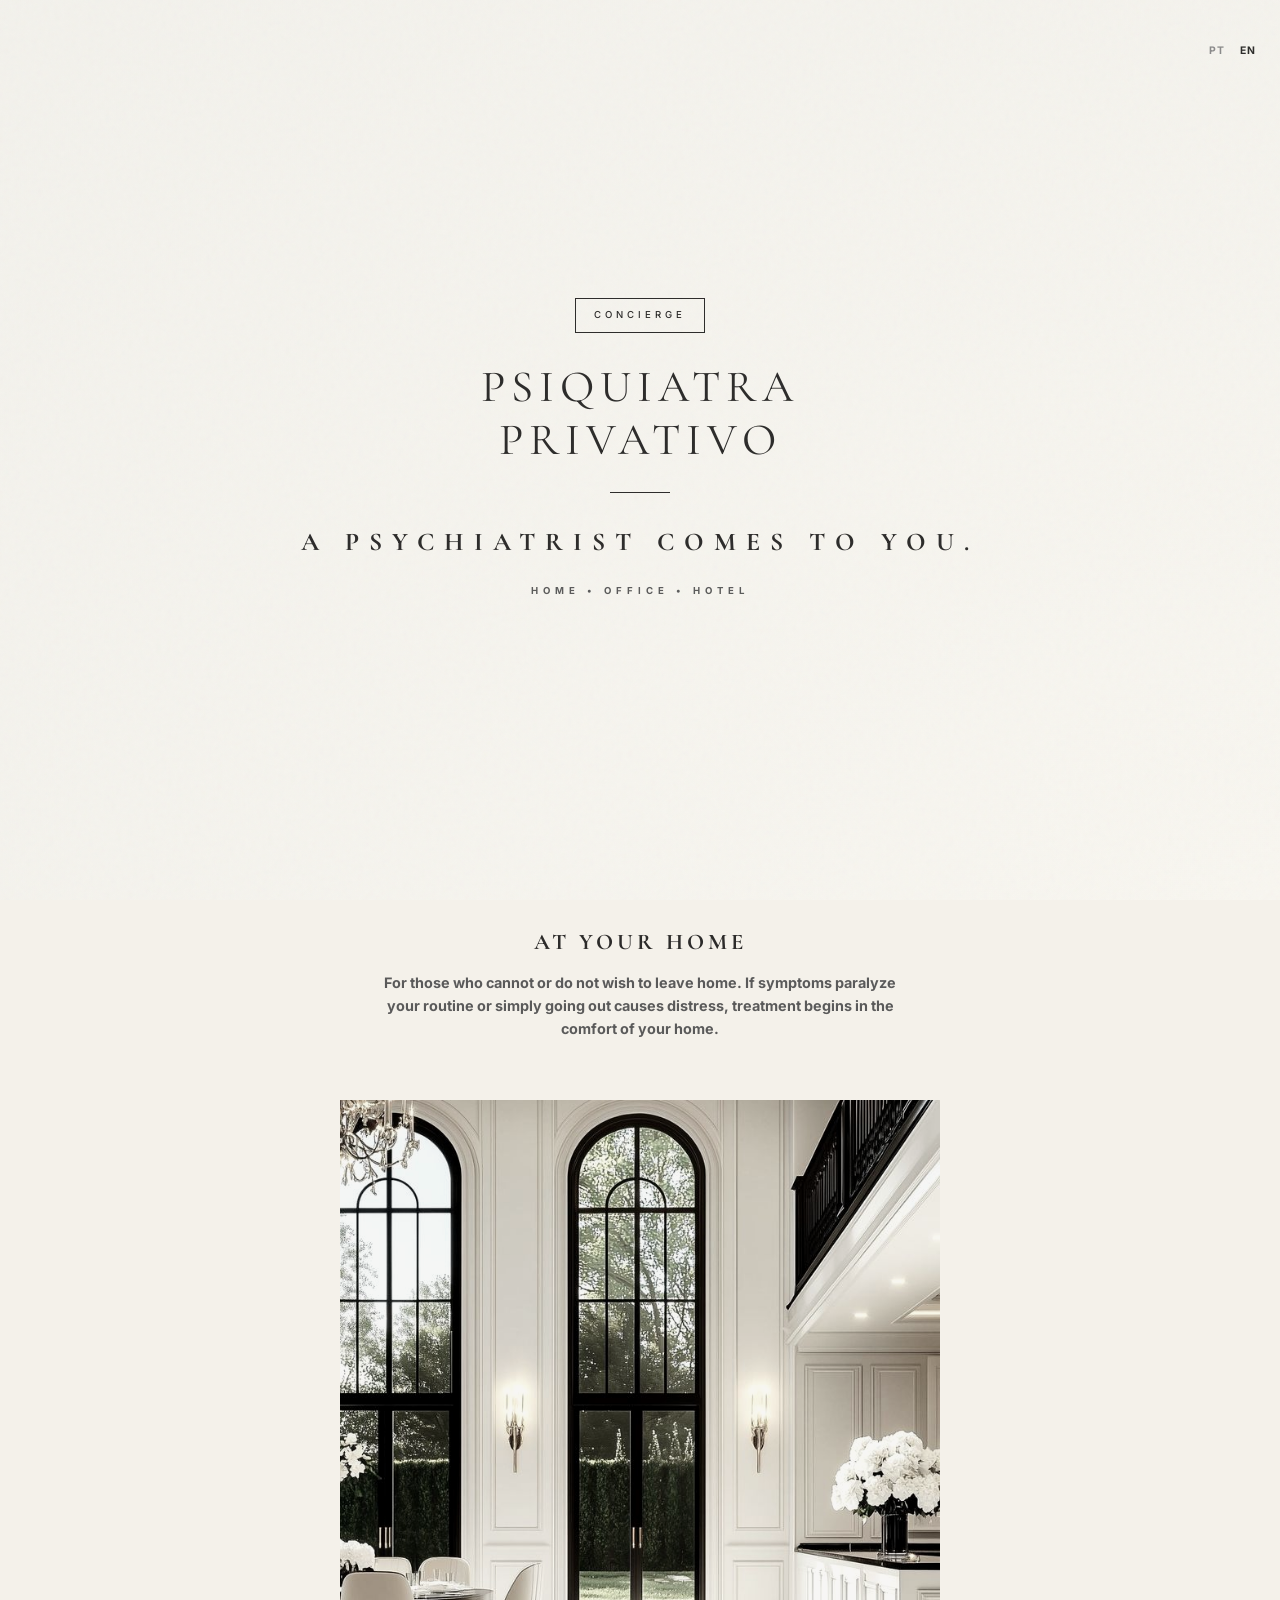
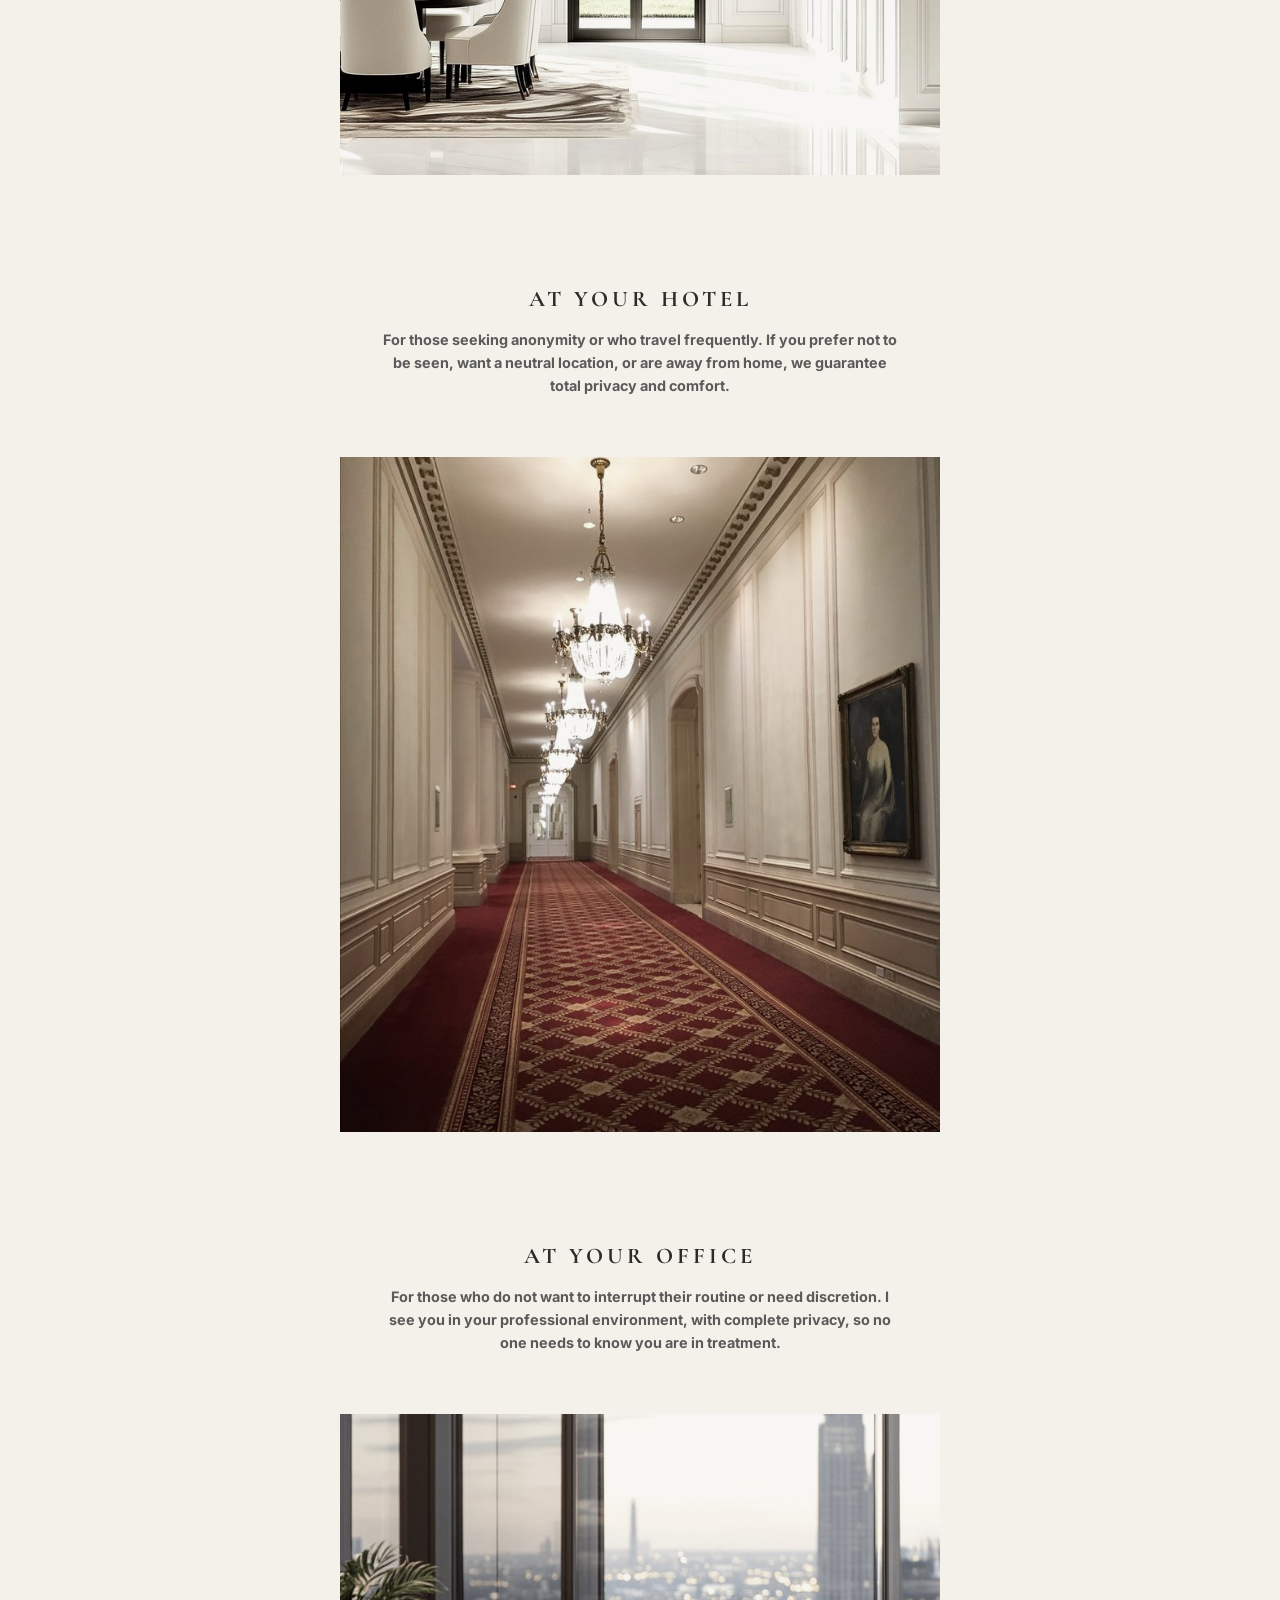
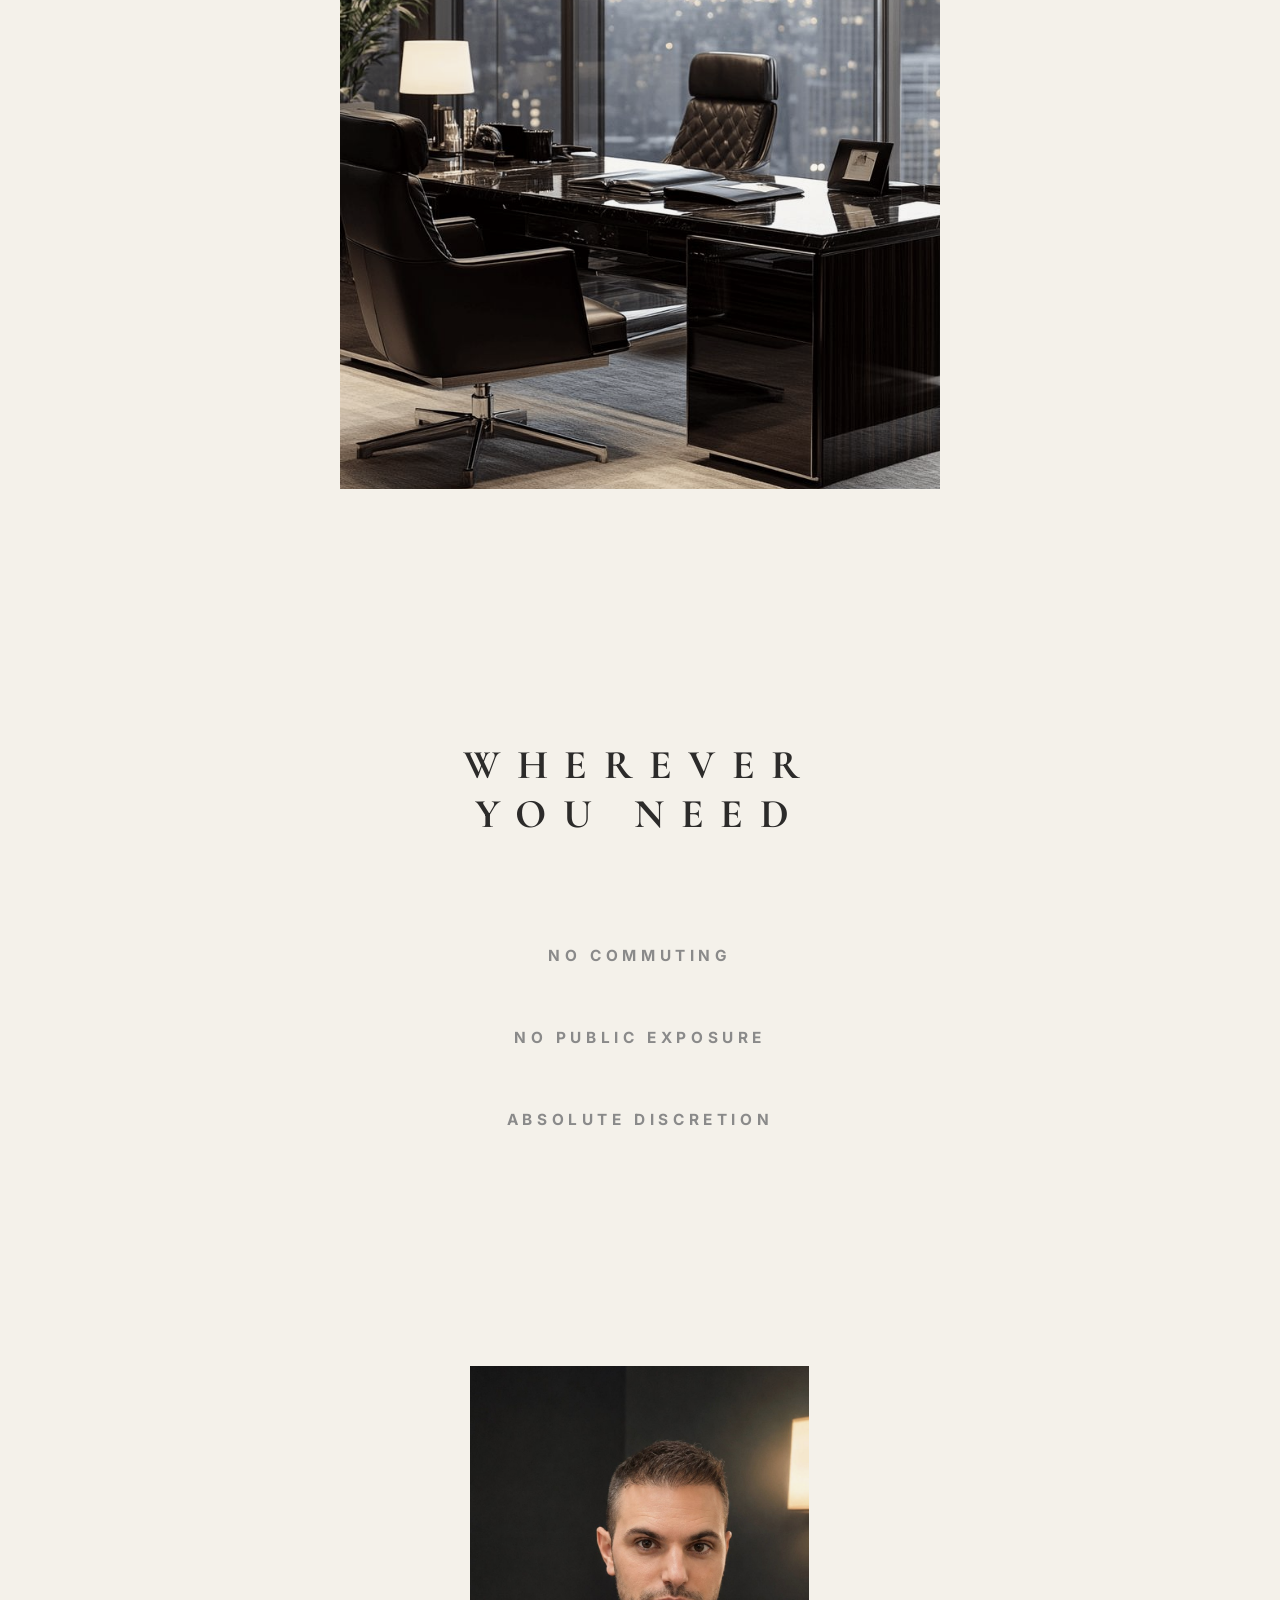
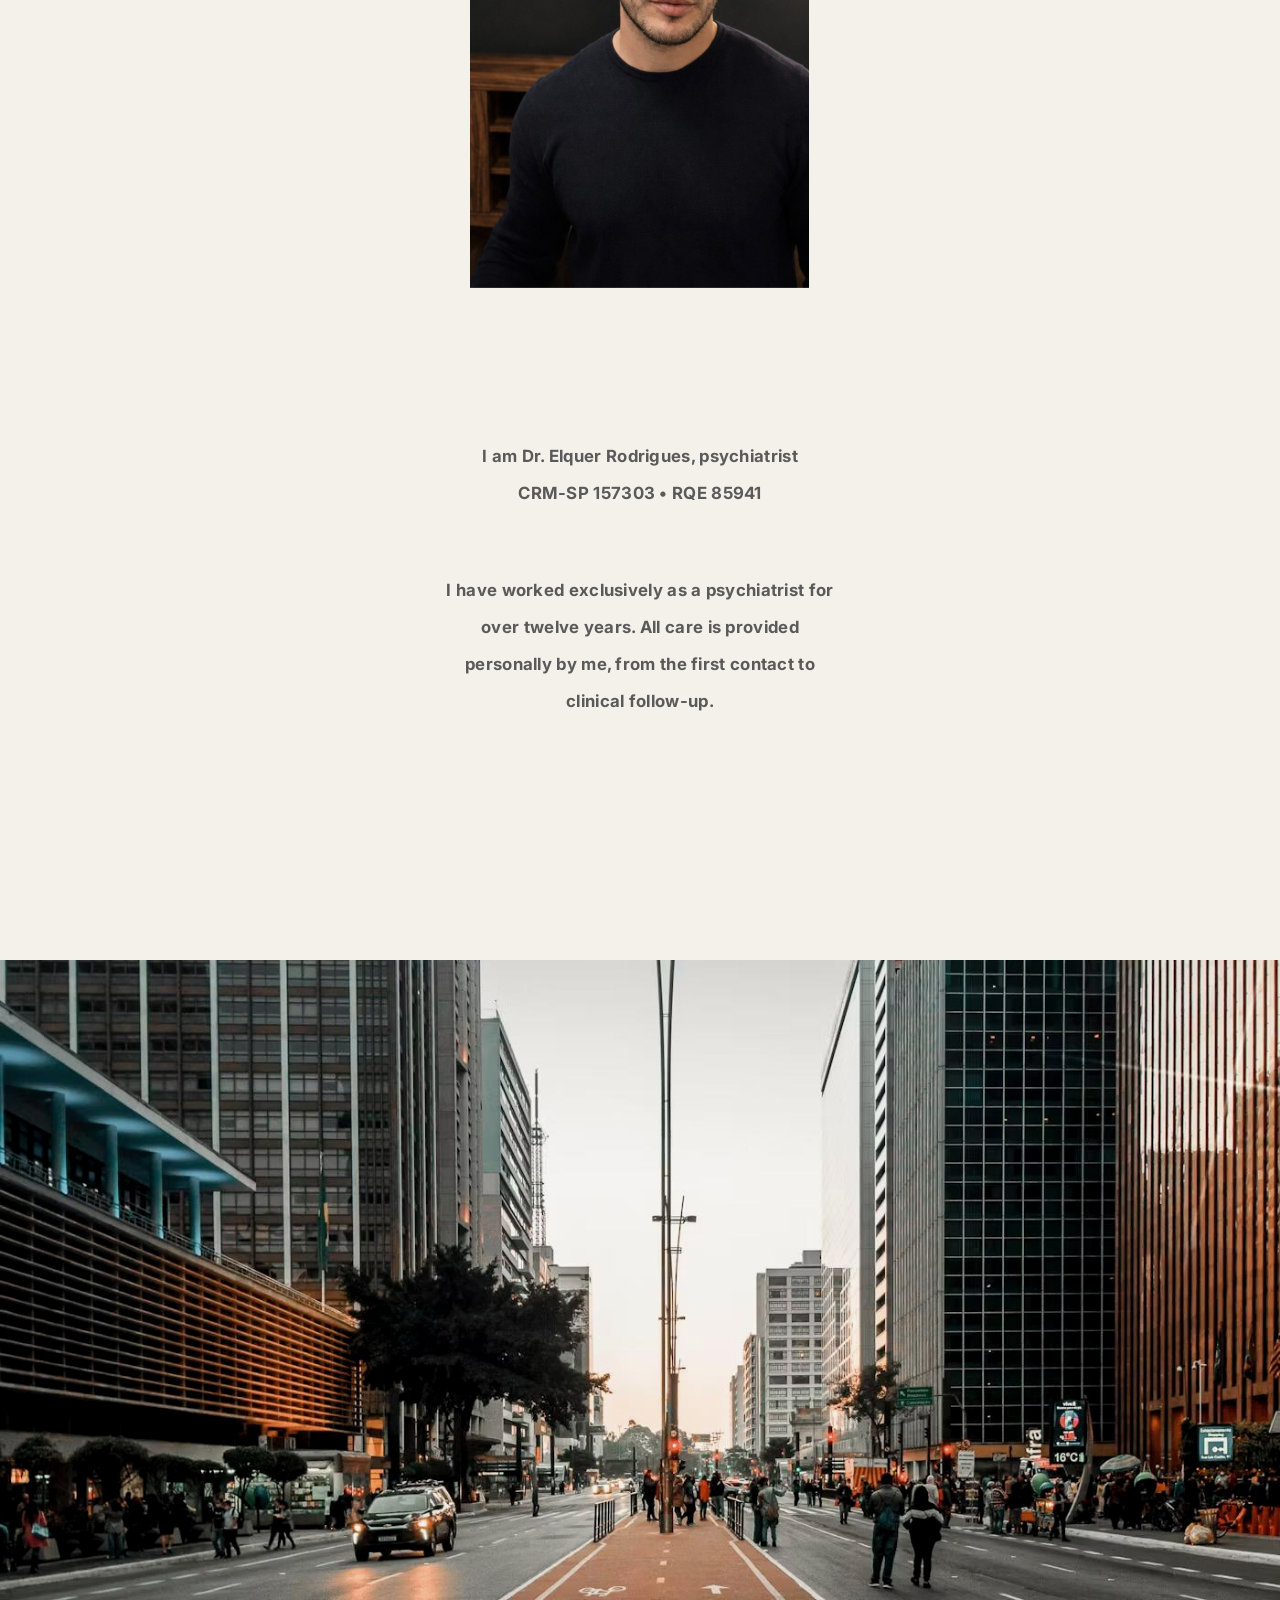
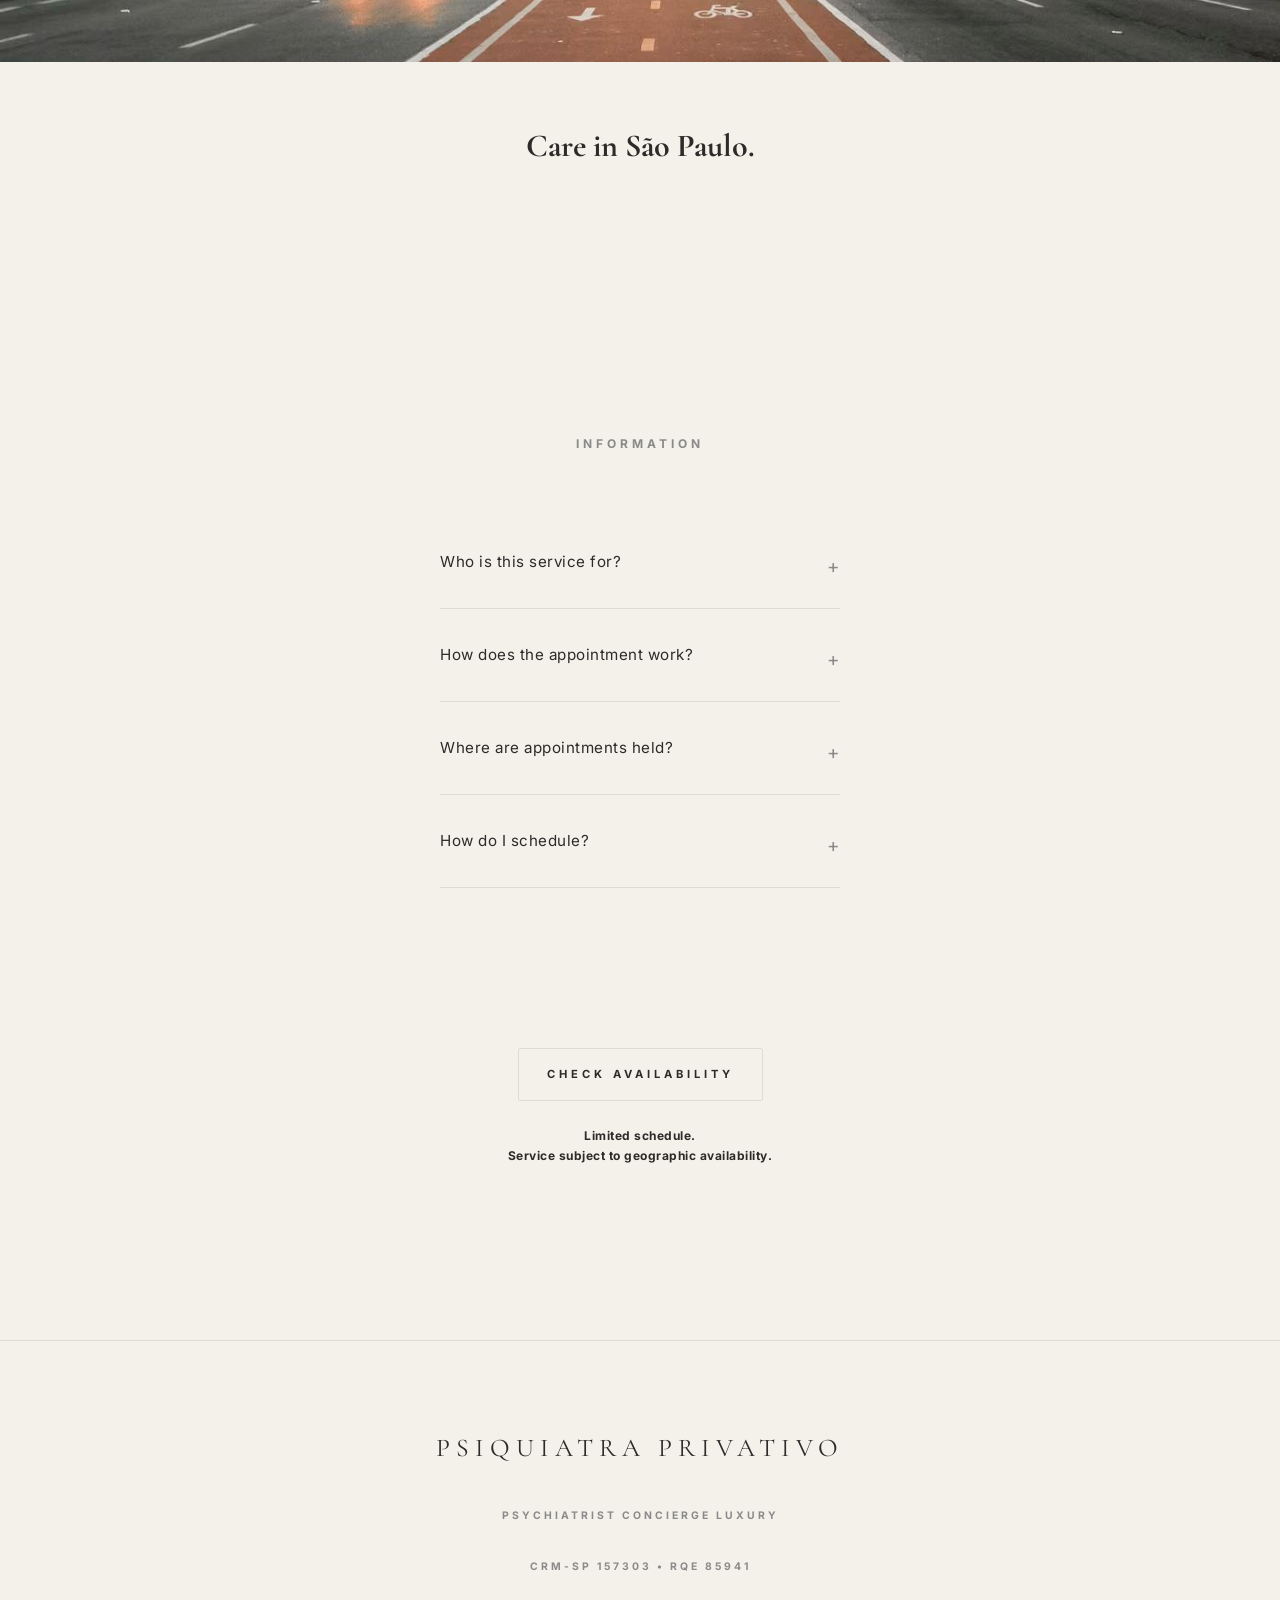
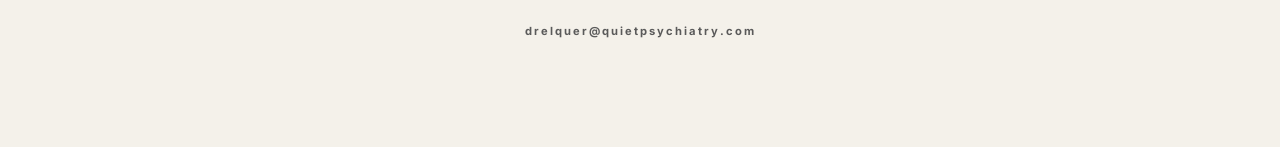
==== commit e2b44ba1: "Atualizar o index.html" ====
--- a/en/index.html
+++ b/en/index.html
@@ -4,10 +4,10 @@
     <meta charset="UTF-8" />
     <meta name="viewport" content="width=device-width, initial-scale=1.0" />
     <meta name="theme-color" content="#F4F1EA" />
-    <title>ANGMER | Concierge Psychiatry</title>
+    <title>PSIQUIATRA PRIVATIVO | Concierge Psychiatry</title>
     <meta name="description" content="Psychiatric care delivered directly to your home, office, or hotel in São Paulo." />
     <meta name="keywords" content="concierge psychiatrist, hotel psychiatrist, private psychiatrist at home" />
-    <meta name="author" content="ANGMER" />
+    <meta name="author" content="PSIQUIATRA PRIVATIVO" />
     <meta name="robots" content="index, follow" />
     <link rel="alternate" hreflang="pt-BR" href="https://angmer.com.br/" />
     <link rel="alternate" hreflang="en" href="https://angmer.com.br/en/" />
@@ -33,7 +33,7 @@
         }
     </script>
     <style>
-        /* ===== CSS EXATAMENTE IGUAL AO ORIGINAL (apenas ajustes de cores mantidos) ===== */
+        /* ===== CSS ATUALIZADO COM AS MELHORIAS VISUAIS ===== */
         :root {
             --bg: #F4F1EA;
             --bg-alt: #F4F1EA;
@@ -186,36 +186,44 @@
             justify-content: center;
         }
 
+        /* BADGE (selo) */
+        .badge {
+            display: inline-block;
+            border: 1px solid var(--text);
+            padding: 6px 18px;
+            font-family: var(--font-sans);
+            font-size: 0.6rem;
+            letter-spacing: 4px;
+            text-transform: uppercase;
+            color: var(--text);
+            margin-bottom: 28px;
+            opacity: 0;
+            transform: translateY(20px);
+            animation: elegantFadeUp 1.8s cubic-bezier(0.16, 1, 0.3, 1) 1.2s forwards;
+        }
+
         h1 {
-            position: absolute;
-            top: 50vh;
-            left: 50%;
-            transform: translate(-50%, -50%);
+            position: relative;
             font-family: var(--font-serif);
-            font-size: 1.2rem;
+            font-size: clamp(1.6rem, 3.5vw, 2.8rem);
             color: var(--text);
             margin: 0;
             text-transform: uppercase;
             font-weight: 400;
-            z-index: 20;
-            animation: moveLogo 2.4s cubic-bezier(0.8, 0, 0.2, 1) forwards;
-        }
-        @keyframes moveLogo {
-            0% {
-                top: 50vh;
-                letter-spacing: 4px;
-                filter: blur(6px);
-            }
-            45% {
-                top: 50vh;
-                letter-spacing: 5px;
-                filter: blur(3px);
-            }
-            100% {
-                top: 15vh;
-                letter-spacing: 10px;
-                filter: blur(0);
-            }
+            letter-spacing: 6px;
+            line-height: 1.2;
+            opacity: 0;
+            transform: translateY(30px);
+            animation: elegantFadeUp 2.2s cubic-bezier(0.16, 1, 0.3, 1) 1.6s forwards;
+        }
+        /* Linha decorativa abaixo do título */
+        .title-divider {
+            width: 60px;
+            height: 1px;
+            background-color: var(--text);
+            margin: 24px auto 30px auto;
+            opacity: 0;
+            animation: elegantFadeUp 1.8s cubic-bezier(0.16, 1, 0.3, 1) 2.0s forwards;
         }
 
         .hero-text-block {
@@ -232,30 +240,30 @@
 
         .hero-statement {
             font-family: var(--font-serif);
-            font-size: clamp(1.2rem, 3vw, 2rem);
+            font-size: clamp(1.0rem, 2.4vw, 1.6rem);
             font-weight: bold;
             color: var(--text);
-            margin: 0 auto 30px auto;
+            margin: 0 auto 20px auto;
             line-height: 1.5;
             max-width: 800px;
             text-transform: uppercase;
-            letter-spacing: 12px;
+            letter-spacing: 10px;
             opacity: 0;
             transform: translateY(30px);
-            animation: elegantFadeUp 2.5s cubic-bezier(0.16, 1, 0.3, 1) 2.0s forwards;
+            animation: elegantFadeUp 2.5s cubic-bezier(0.16, 1, 0.3, 1) 2.4s forwards;
         }
 
         .hero-locations {
             font-family: var(--font-sans);
-            font-size: 0.65rem;
+            font-size: 0.6rem;
             font-weight: bold;
-            letter-spacing: 4px;
+            letter-spacing: 5px;
             color: var(--text-muted);
             text-transform: uppercase;
             margin-bottom: 0;
             opacity: 0;
             transform: translateY(30px);
-            animation: elegantFadeUp 2.5s cubic-bezier(0.16, 1, 0.3, 1) 2.3s forwards;
+            animation: elegantFadeUp 2.5s cubic-bezier(0.16, 1, 0.3, 1) 2.7s forwards;
         }
 
         .header-gallery {
@@ -521,10 +529,11 @@
 
         .footer-brand {
             font-family: var(--font-serif);
-            font-size: 1.4rem;
+            font-size: 1.6rem;
             letter-spacing: 6px;
             color: var(--text);
             margin-bottom: 30px;
+            font-weight: 400;
         }
         .footer-luxury-tag {
             font-family: var(--font-sans);
@@ -590,7 +599,13 @@
             font-weight: 700 !important;
         }
         h1 {
-            font-weight: 700 !important;
+            font-weight: 400 !important;
+        }
+        .footer-brand {
+            font-weight: 400 !important;
+        }
+        .badge {
+            font-weight: 500 !important;
         }
 
         .faq-item summary,
@@ -636,29 +651,9 @@
                 min-height: 100vh;
             }
 
-            @keyframes moveLogo {
-                0% {
-                    top: 50vh;
-                    letter-spacing: 2px;
-                    filter: blur(4px);
-                }
-                45% {
-                    top: 50vh;
-                    letter-spacing: 3px;
-                    filter: blur(2px);
-                }
-                100% {
-                    top: 12vh;
-                    letter-spacing: 8px;
-                    filter: blur(0px);
-                }
-            }
-
             .hero-statement {
-                font-size: clamp(0.8rem, 4vw, 1.2rem);
-                line-height: 1.5;
-                margin-bottom: 20px;
-                letter-spacing: 2px;
+                font-size: clamp(0.7rem, 3.5vw, 1.0rem);
+                letter-spacing: 4px;
                 white-space: nowrap;
             }
 
@@ -737,6 +732,16 @@
             footer {
                 padding: 60px 20px 80px 20px;
             }
+
+            .badge {
+                font-size: 0.5rem;
+                padding: 4px 14px;
+                letter-spacing: 3px;
+            }
+            .title-divider {
+                width: 40px;
+                margin: 18px auto 22px auto;
+            }
         }
     </style>
 </head>
@@ -756,7 +761,15 @@
         </nav>
 
         <header>
-            <h1>ANGMER</h1>
+            <!-- Badge (selo) -->
+            <div class="badge">Concierge</div>
+
+            <!-- Título quebrado em duas linhas -->
+            <h1>PSIQUIATRA<br>PRIVATIVO</h1>
+
+            <!-- Linha decorativa -->
+            <div class="title-divider"></div>
+
             <div class="hero-text-block">
                 <p class="hero-statement">A psychiatrist comes to you.</p>
                 <p class="hero-locations">Home &bull; Office &bull; Hotel</p>
@@ -773,7 +786,7 @@
                 <img src="/foto1.jpg?v=novo" alt="Home visit" class="gallery-image" />
             </div>
 
-            <!-- HOTEL – título e texto do hotel -->
+            <!-- HOTEL -->
             <div class="gallery-item scroll-reveal">
                 <div class="gallery-caption">
                     <p class="caption-title">At your hotel</p>
@@ -782,7 +795,7 @@
                 <img src="/foto2.jpg?v=novo" alt="Hotel appointment" class="gallery-image" />
             </div>
 
-            <!-- ESCRITÓRIO – título e texto do escritório -->
+            <!-- ESCRITÓRIO -->
             <div class="gallery-item scroll-reveal">
                 <div class="gallery-caption">
                     <p class="caption-title">At your office</p>
@@ -863,7 +876,7 @@
                 </div>
 
                 <div class="btn-container">
-                    <a href="https://wa.me/5511977335683?text=I%20would%20like%20to%20check%20ANGMER%20availability."
+                    <a href="https://wa.me/5511977335683?text=I%20would%20like%20to%20check%20PSIQUIATRA%20PRIVATIVO%20availability."
                        target="_blank"
                        class="btn"
                        aria-label="Check availability – schedule your appointment">
@@ -878,14 +891,14 @@
         </section>
 
         <footer>
-            <div class="footer-brand">ANGMER</div>
+            <div class="footer-brand">PSIQUIATRA PRIVATIVO</div>
             <div class="footer-luxury-tag">PSYCHIATRIST CONCIERGE LUXURY</div>
             <div class="footer-creds"><span style="white-space: nowrap;">CRM-SP 157303 • RQE 85941</span></div>
             <a href="mailto:drelquer@quietpsychiatry.com" class="footer-email">drelquer@quietpsychiatry.com</a>
         </footer>
     </div>
 
-    <!-- ===== SCRIPTS (idênticos aos originais, com pequeno ajuste para funcionar com os links de idioma) ===== -->
+    <!-- ===== SCRIPTS (idênticos aos originais) ===== -->
     <script>
         const details = document.querySelectorAll('details');
         details.forEach((targetDetail) => {
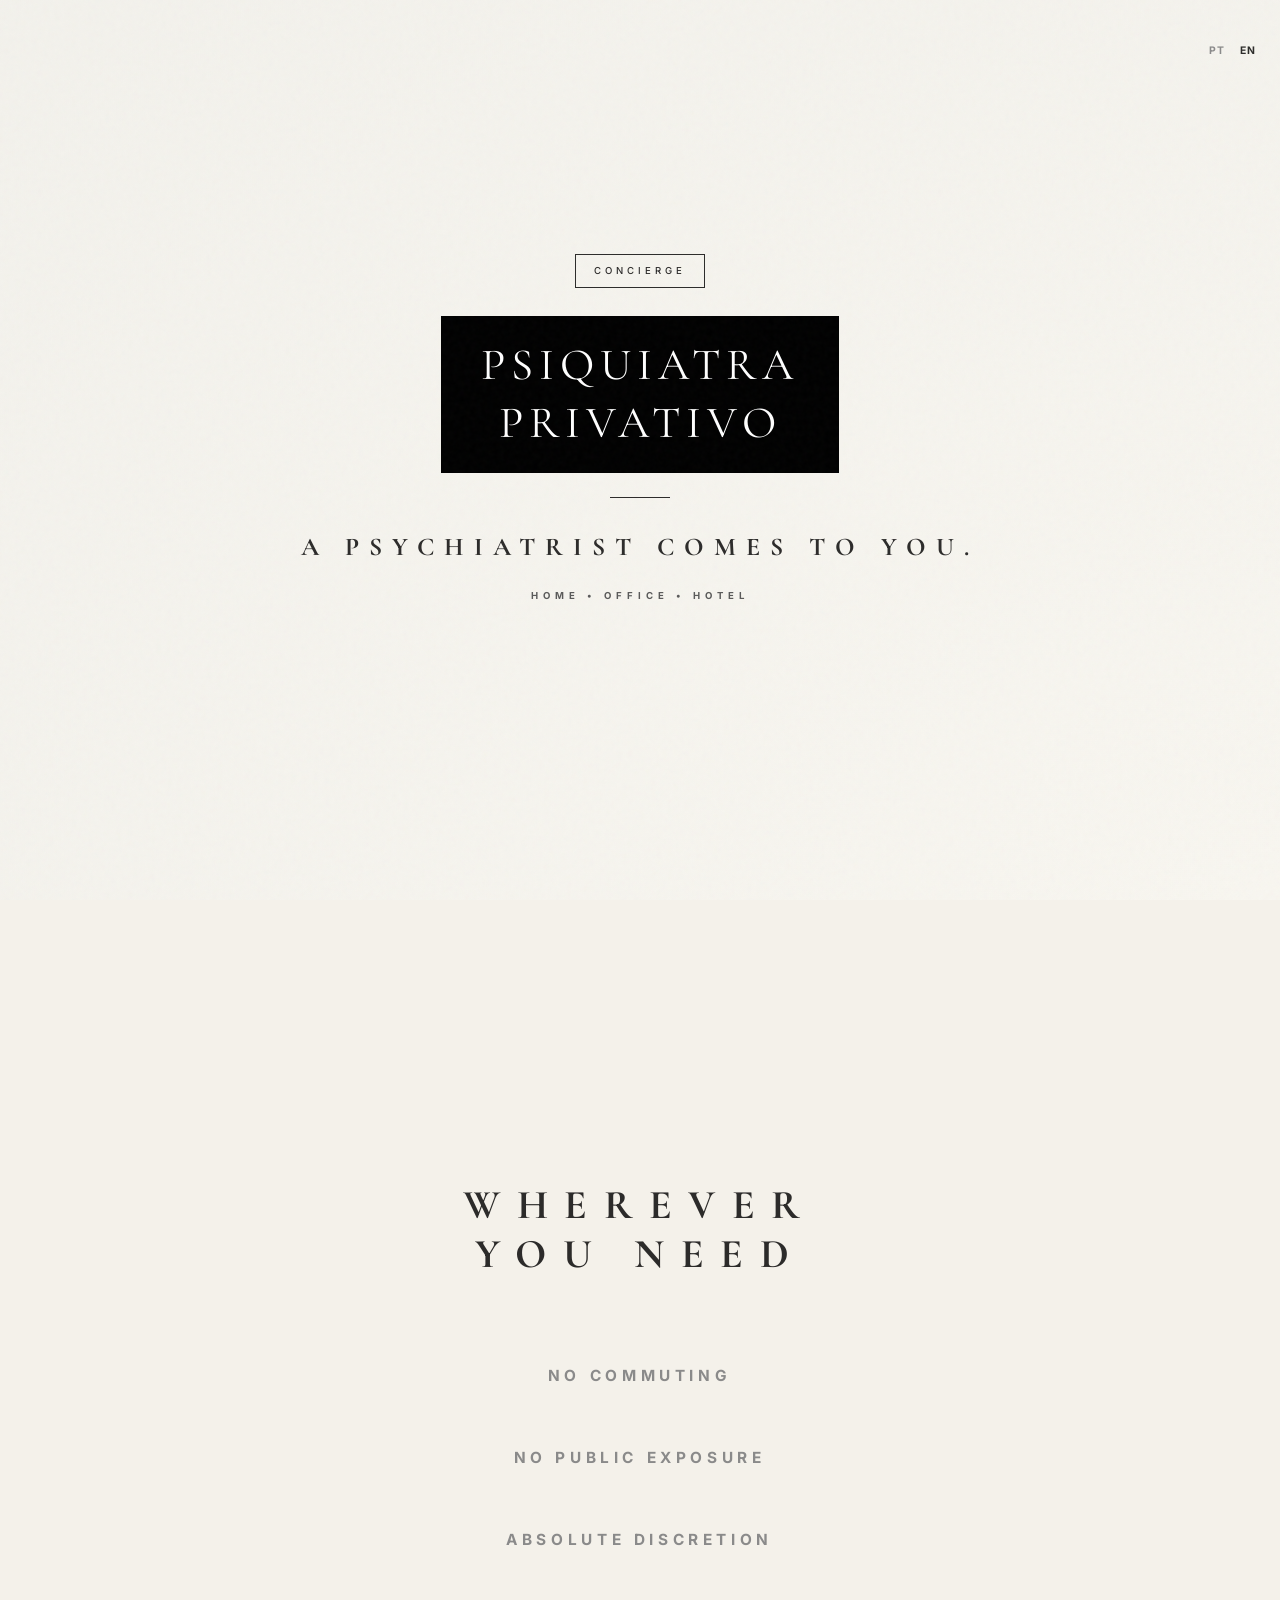
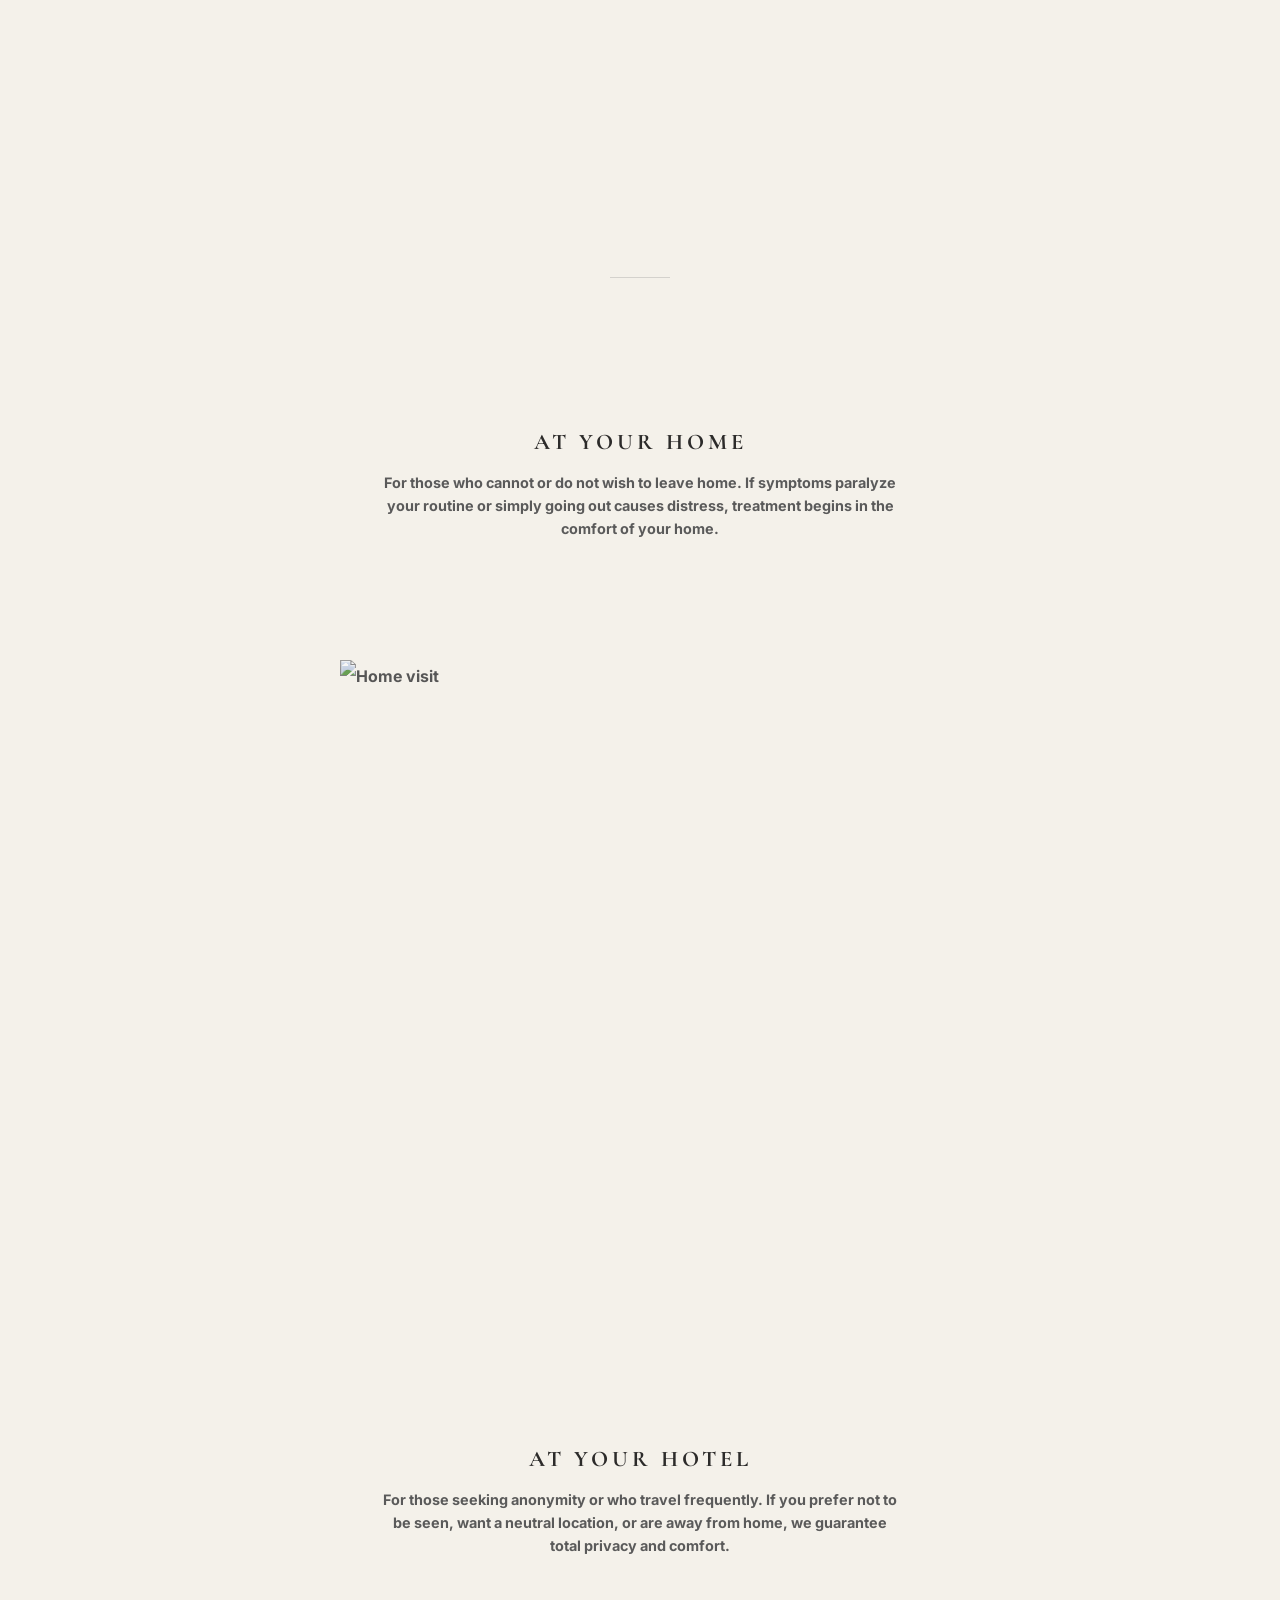
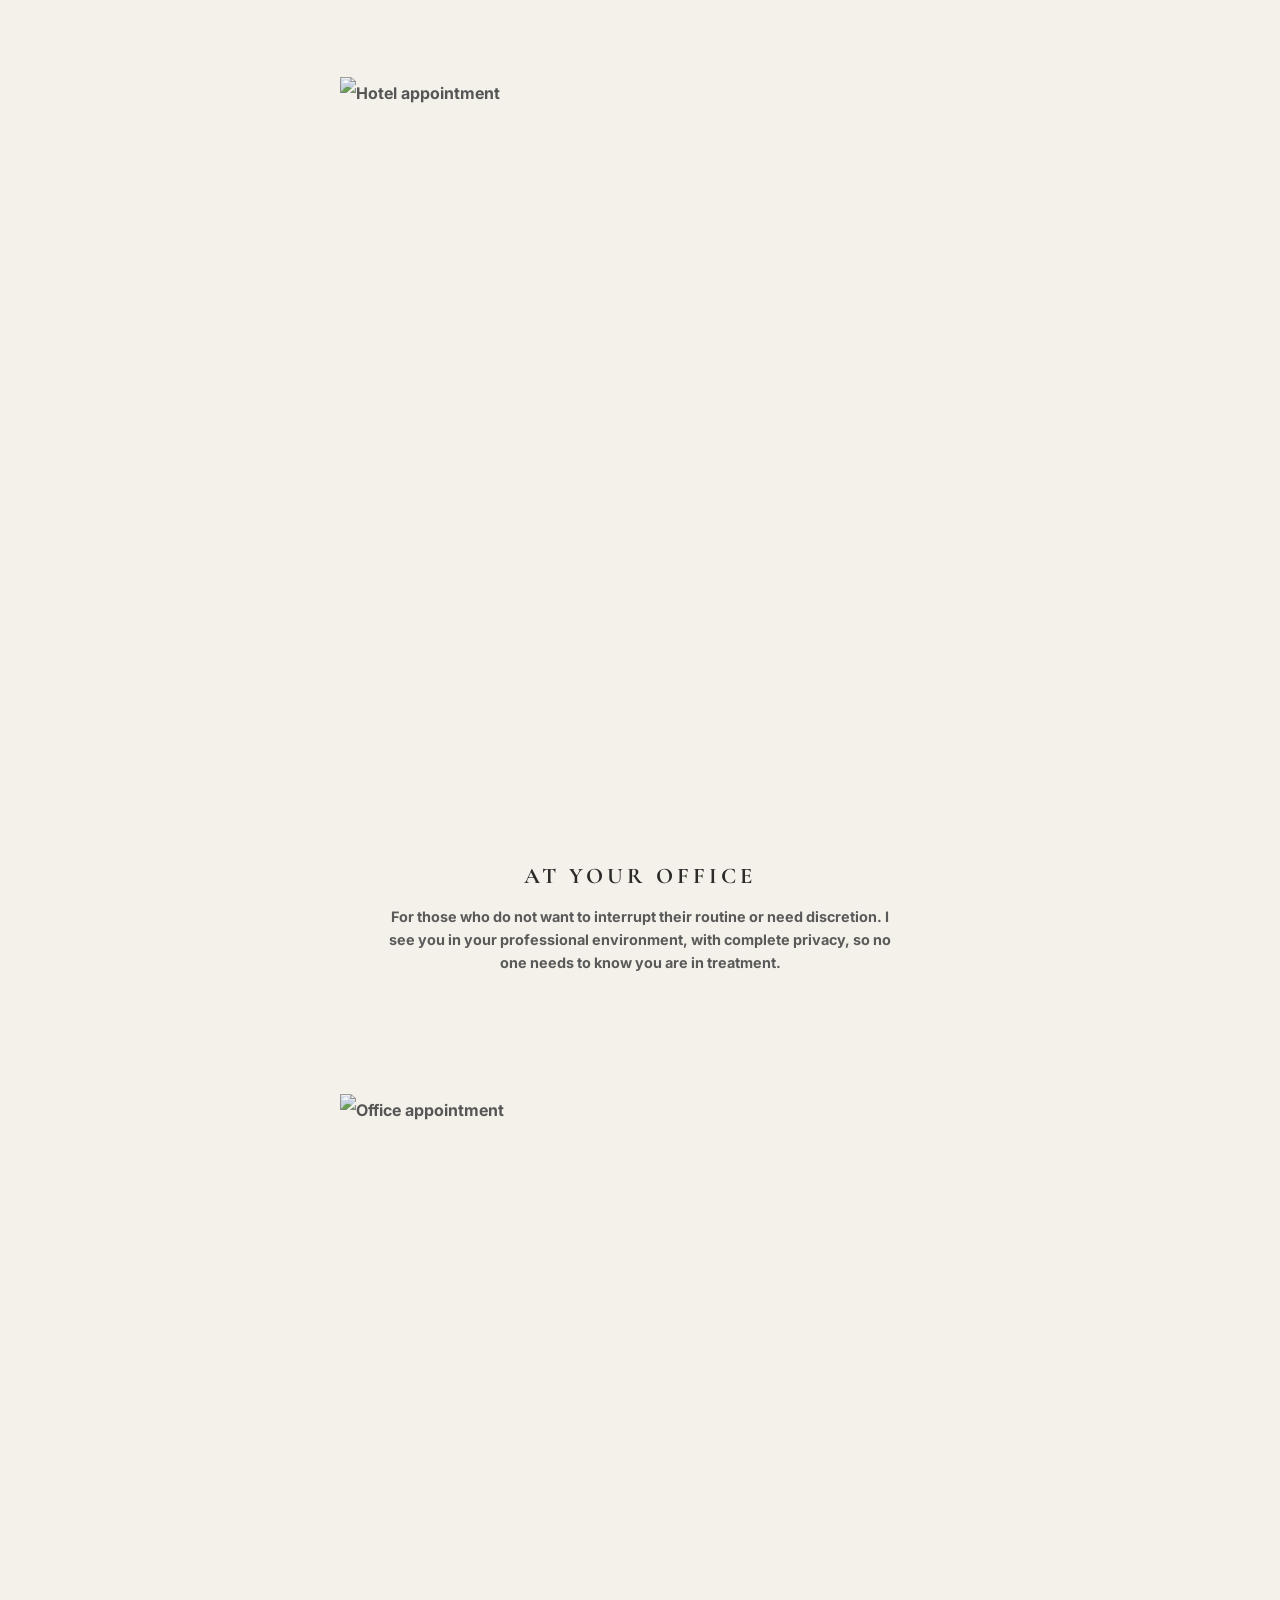
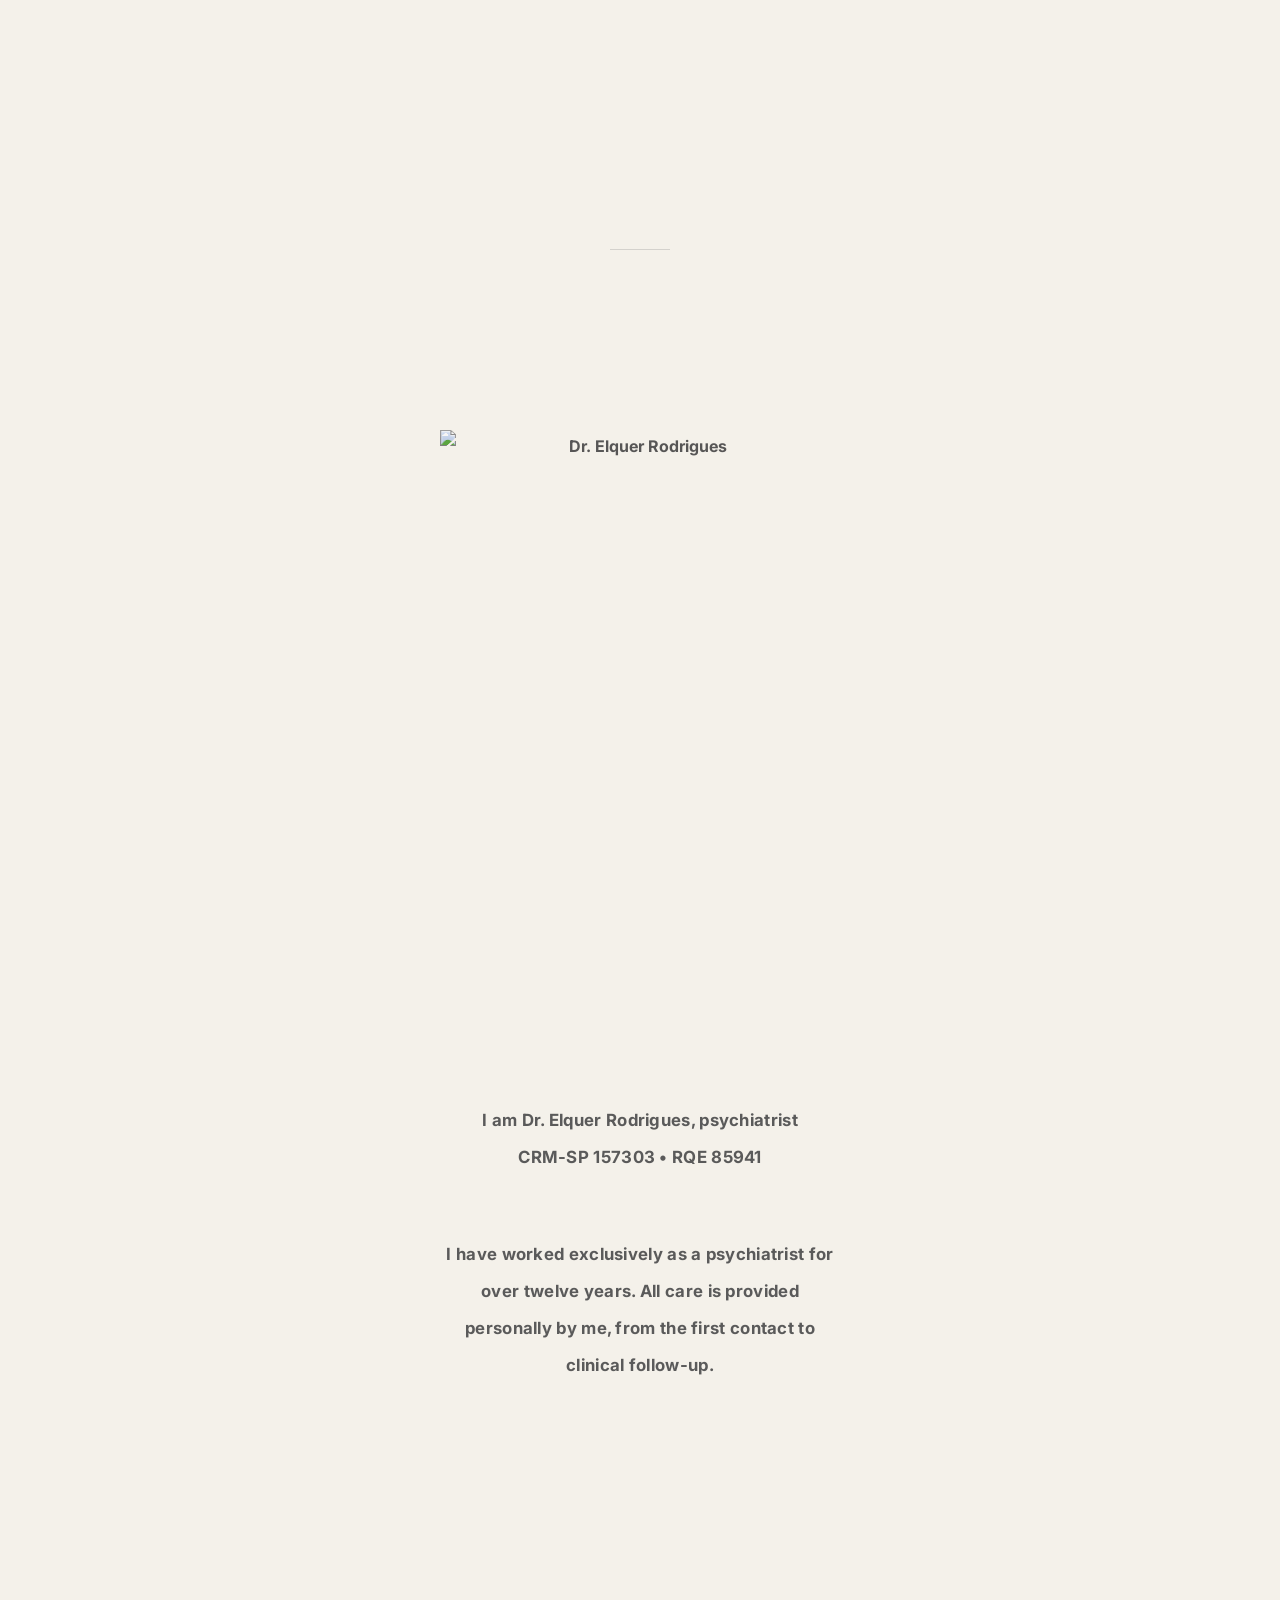
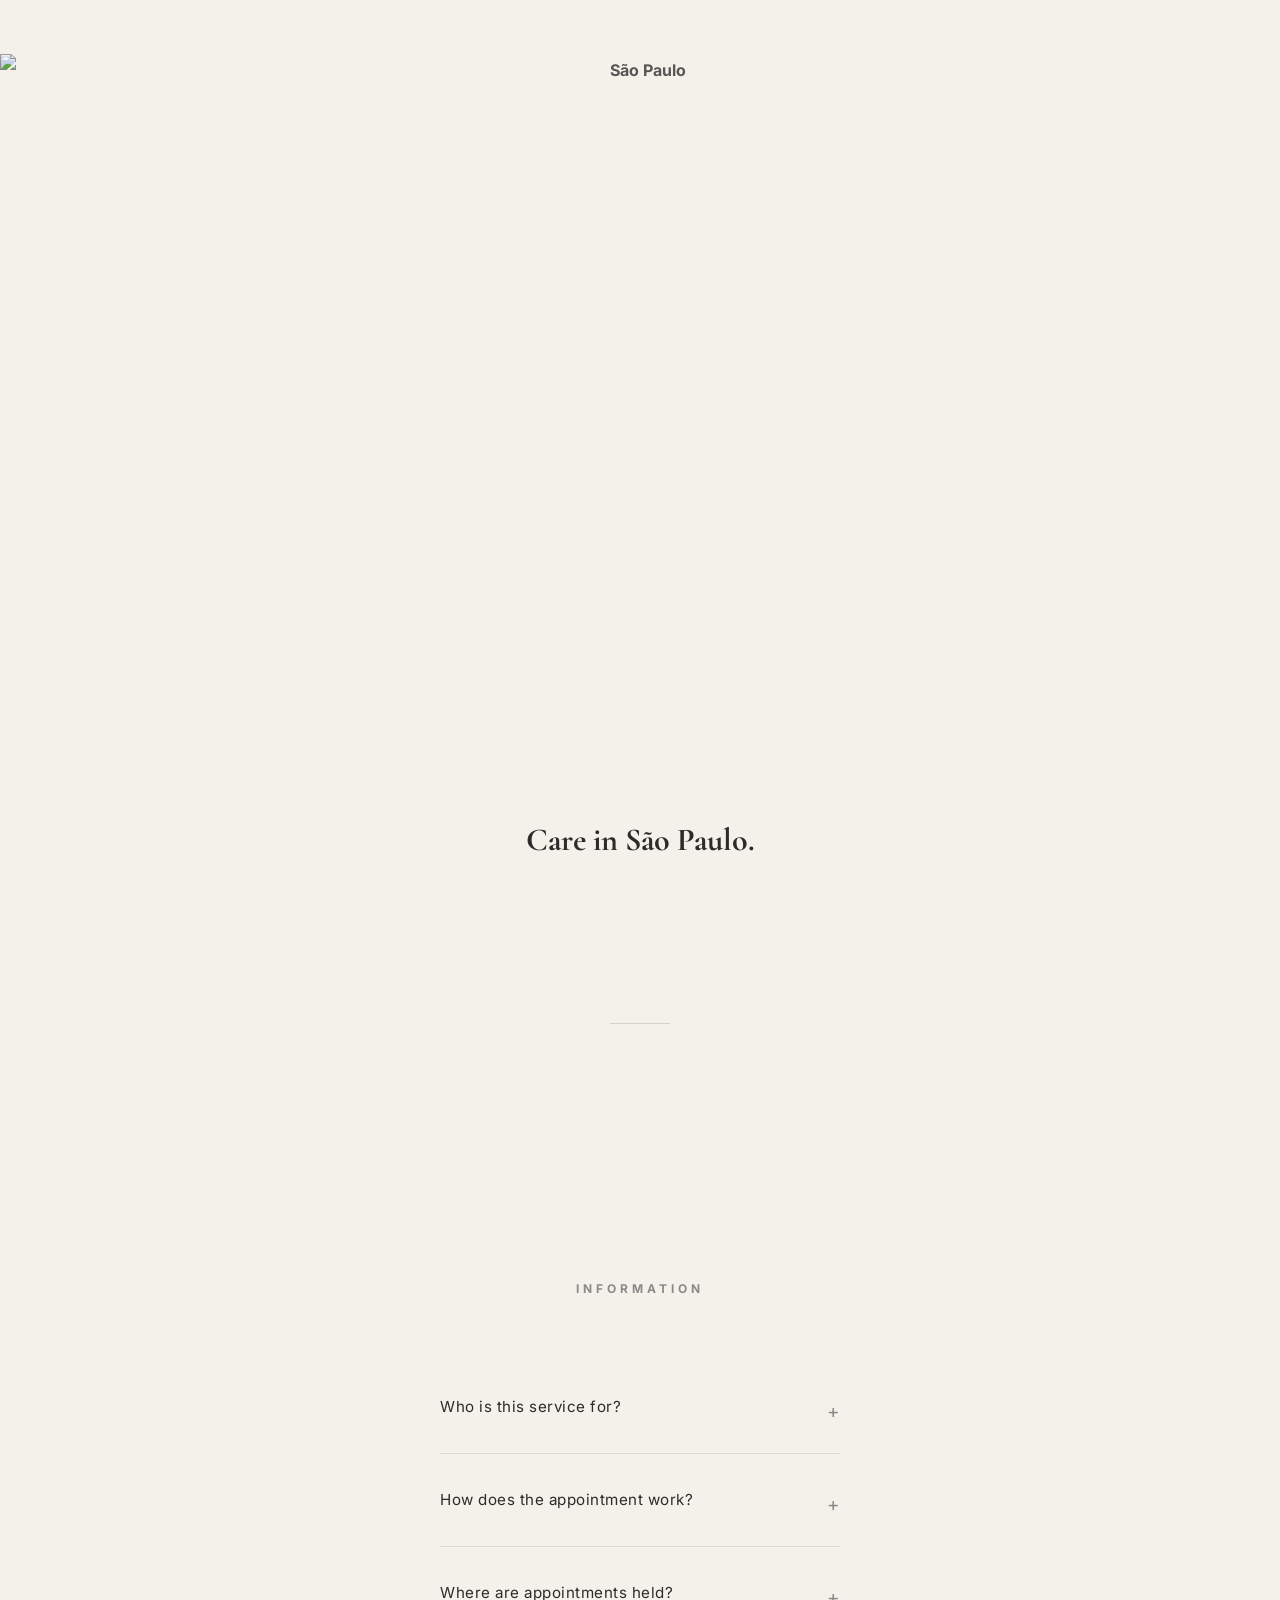
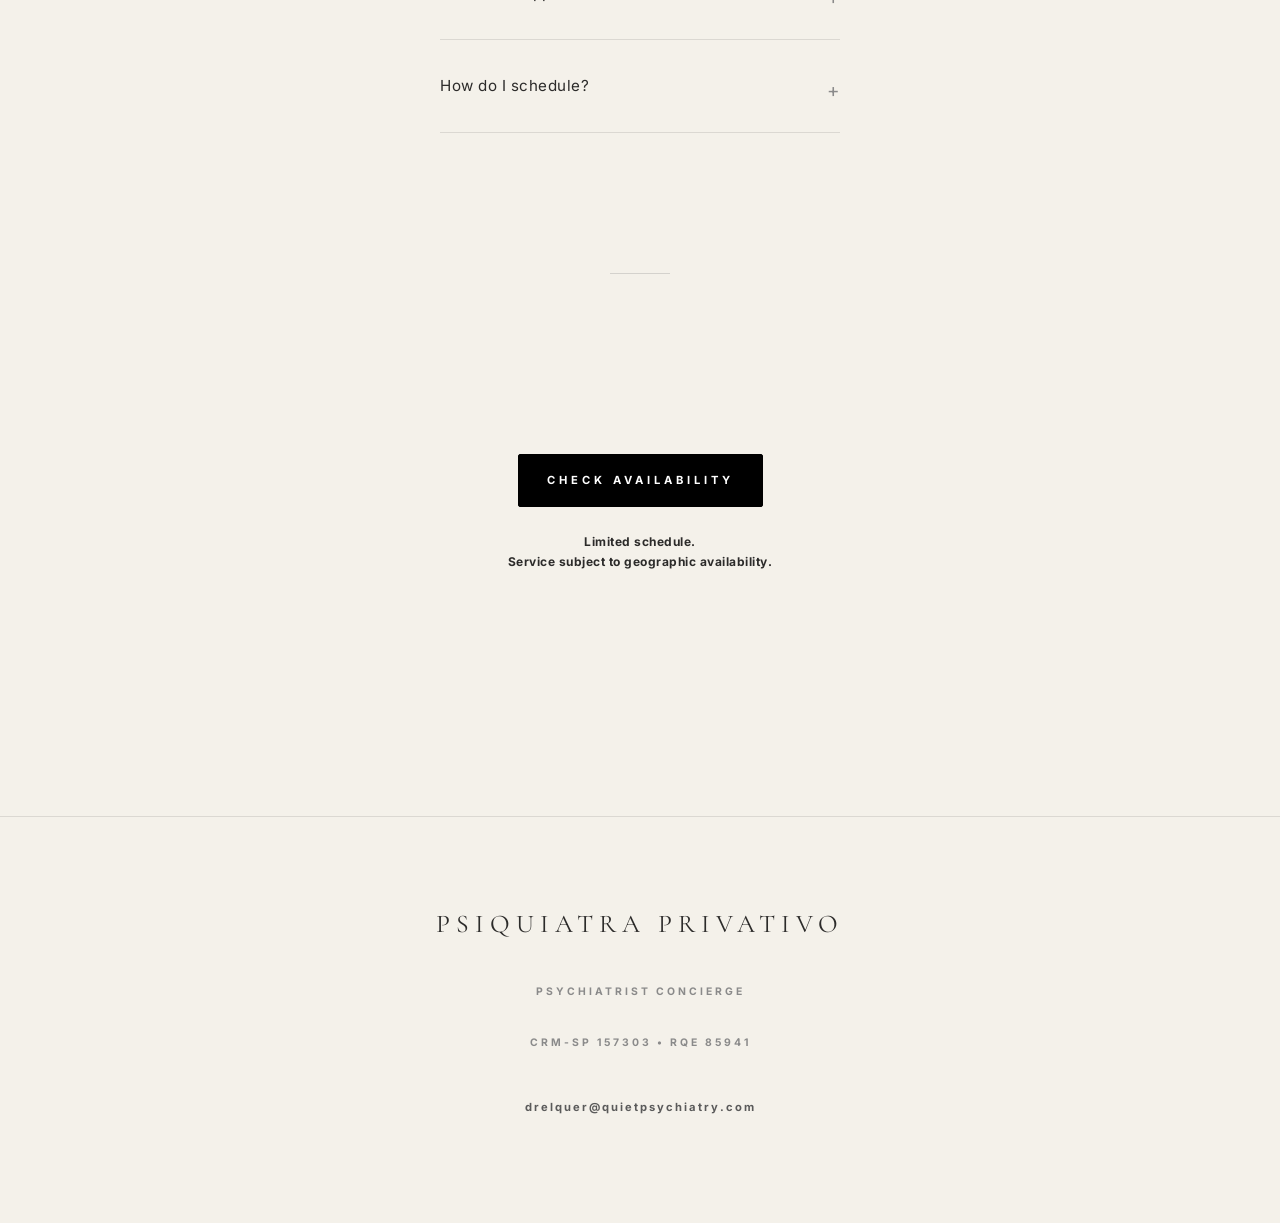
==== commit 62fbabd9: "Atualizar o index.html" ====
--- a/en/index.html
+++ b/en/index.html
@@ -4,7 +4,7 @@
     <meta charset="UTF-8" />
     <meta name="viewport" content="width=device-width, initial-scale=1.0" />
     <meta name="theme-color" content="#F4F1EA" />
-    <title>PSIQUIATRA PRIVATIVO | Concierge Psychiatry</title>
+    <title>PSIQUIATRA PRIVATIVO | Concierge Psychiatry Luxury</title>
     <meta name="description" content="Psychiatric care delivered directly to your home, office, or hotel in São Paulo." />
     <meta name="keywords" content="concierge psychiatrist, hotel psychiatrist, private psychiatrist at home" />
     <meta name="author" content="PSIQUIATRA PRIVATIVO" />
@@ -33,7 +33,6 @@
         }
     </script>
     <style>
-        /* ===== CSS ATUALIZADO COM AS MELHORIAS VISUAIS ===== */
         :root {
             --bg: #F4F1EA;
             --bg-alt: #F4F1EA;
@@ -41,7 +40,7 @@
             --text-muted: #5A5A5A;
             --text-light: #8A8A8A;
             --accent: #9B856A;
-            --line: rgba(44, 43, 42, 0.1);
+            --line: rgba(44, 43, 42, 0.12);
             --transition-smooth: cubic-bezier(0.25, 1, 0.5, 1);
             --font-serif: 'Cormorant Garamond', Georgia, 'Times New Roman', serif;
             --font-sans: 'Inter', system-ui, -apple-system, BlinkMacSystemFont, sans-serif;
@@ -177,7 +176,7 @@
 
         header {
             text-align: center;
-            padding: 0 24px;
+            padding: 40px 24px 80px 24px;
             position: relative;
             min-height: 100vh;
             display: flex;
@@ -186,7 +185,6 @@
             justify-content: center;
         }
 
-        /* BADGE (selo) */
         .badge {
             display: inline-block;
             border: 1px solid var(--text);
@@ -202,21 +200,23 @@
             animation: elegantFadeUp 1.8s cubic-bezier(0.16, 1, 0.3, 1) 1.2s forwards;
         }
 
-        h1 {
-            position: relative;
+        .title-box {
+            display: inline-block;
+            background-color: #000;
+            padding: 20px 40px;
             font-family: var(--font-serif);
             font-size: clamp(1.6rem, 3.5vw, 2.8rem);
-            color: var(--text);
-            margin: 0;
+            color: #fff;
             text-transform: uppercase;
             font-weight: 400;
             letter-spacing: 6px;
-            line-height: 1.2;
+            line-height: 1.3;
+            text-align: center;
             opacity: 0;
             transform: translateY(30px);
             animation: elegantFadeUp 2.2s cubic-bezier(0.16, 1, 0.3, 1) 1.6s forwards;
         }
-        /* Linha decorativa abaixo do título */
+
         .title-divider {
             width: 60px;
             height: 1px;
@@ -266,6 +266,31 @@
             animation: elegantFadeUp 2.5s cubic-bezier(0.16, 1, 0.3, 1) 2.7s forwards;
         }
 
+        .onde-section {
+            padding-top: 200px;
+            padding-bottom: 200px;
+            margin: 40px 0;
+            background-color: var(--bg-alt);
+            display: flex;
+            flex-direction: column;
+            justify-content: center;
+            align-items: center;
+        }
+
+        .section-divider {
+            display: flex;
+            justify-content: center;
+            align-items: center;
+            margin: 100px 0 120px 0;
+            width: 100%;
+        }
+        .section-divider .line {
+            width: 60px;
+            height: 1px;
+            background-color: var(--text-light);
+            opacity: 0.3;
+        }
+
         .header-gallery {
             width: 100vw;
             margin-left: calc(50% - 50vw);
@@ -274,8 +299,8 @@
             justify-content: center;
             align-items: center;
             gap: 12vw;
-            margin-top: 2vh;
-            margin-bottom: 50px;
+            margin-top: 100px;
+            margin-bottom: 60px;
             padding: 0 5vw;
         }
 
@@ -311,7 +336,7 @@
         .gallery-caption {
             width: 100%;
             text-align: center;
-            padding: 0 10px 60px 10px;
+            padding: 0 10px 120px 10px;
         }
         .caption-title {
             font-family: var(--font-serif);
@@ -339,8 +364,8 @@
         .btn {
             display: inline-block;
             font-family: var(--font-sans);
-            color: var(--text);
-            background-color: transparent;
+            background-color: #000;
+            color: #fff;
             padding: 14px 28px;
             text-decoration: none;
             font-size: 0.7rem;
@@ -348,13 +373,13 @@
             letter-spacing: 4px;
             font-weight: 400;
             transition: all 0.3s ease;
-            border: 1px solid var(--line);
+            border: 1px solid #000;
             border-radius: 2px;
         }
         .btn:hover {
-            background-color: var(--text);
-            color: var(--bg);
-            border-color: var(--text);
+            background-color: #fff;
+            color: #000;
+            border-color: #000;
             opacity: 1;
         }
 
@@ -401,9 +426,14 @@
         }
 
         .content-section {
-            padding: 90px clamp(24px, 10vw, 120px);
+            padding: 120px clamp(24px, 10vw, 120px);
             max-width: 50vw;
             margin: 0 auto;
+        }
+
+        .profile-section {
+            margin-top: 80px;
+            padding-top: 60px;
         }
 
         .content {
@@ -455,9 +485,10 @@
         }
 
         .btn-container {
-            padding-top: 60px;
-            padding-bottom: 60px;
+            padding-top: 100px;
+            padding-bottom: 100px;
             text-align: center;
+            margin-top: 60px;
         }
 
         .secure-alt-contact {
@@ -473,7 +504,7 @@
         }
 
         .faq-container {
-            margin-bottom: 100px;
+            margin-bottom: 140px;
             text-align: left;
         }
         .faq-item {
@@ -535,7 +566,8 @@
             margin-bottom: 30px;
             font-weight: 400;
         }
-        .footer-luxury-tag {
+        /* FRASE FINAL DO RODAPÉ – SEM "LUXURY" */
+        .footer-tag {
             font-family: var(--font-sans);
             font-size: 0.65rem;
             letter-spacing: 3px;
@@ -587,7 +619,7 @@
         .sp-caption,
         .scroll-reveal-slow,
         .footer-brand,
-        .footer-luxury-tag,
+        .footer-tag,
         .footer-creds,
         .footer-email,
         .lang-nav a,
@@ -598,7 +630,7 @@
         .hero-text-block {
             font-weight: 700 !important;
         }
-        h1 {
+        .title-box {
             font-weight: 400 !important;
         }
         .footer-brand {
@@ -619,8 +651,8 @@
                 align-items: center;
                 gap: 100px;
                 padding: 0 20px;
-                margin-top: 2vh;
-                margin-bottom: 50px;
+                margin-top: 100px;
+                margin-bottom: 60px;
             }
             .gallery-item {
                 width: 100%;
@@ -633,7 +665,11 @@
                 object-fit: cover;
             }
             .gallery-caption {
-                padding: 0 10px 60px 10px;
+                padding: 0 10px 120px 10px;
+            }
+
+            .section-divider {
+                margin: 120px 0 140px 0;
             }
         }
 
@@ -647,7 +683,7 @@
                 gap: 10px;
             }
             header {
-                padding: 0 20px;
+                padding: 30px 20px 60px 20px;
                 min-height: 100vh;
             }
 
@@ -657,11 +693,24 @@
                 white-space: nowrap;
             }
 
+            .onde-section {
+                padding-top: 140px;
+                padding-bottom: 140px;
+                margin: 30px 0;
+            }
+
+            .section-divider {
+                margin: 70px 0 90px 0;
+            }
+            .section-divider .line {
+                width: 40px;
+            }
+
             .header-gallery {
                 flex-direction: column;
                 gap: 16vh;
                 margin-bottom: 30px;
-                margin-top: 2vh;
+                margin-top: 60px;
                 padding: 0;
             }
 
@@ -675,7 +724,7 @@
                 object-fit: cover;
             }
             .gallery-caption {
-                padding: 0 10px 40px 10px;
+                padding: 0 10px 80px 10px;
             }
             .caption-title {
                 font-size: 1.2rem;
@@ -686,7 +735,12 @@
 
             .content-section {
                 max-width: 100%;
-                padding: 50px 20px;
+                padding: 80px 20px;
+            }
+
+            .profile-section {
+                margin-top: 40px;
+                padding-top: 40px;
             }
 
             .profile-photo {
@@ -726,7 +780,13 @@
             }
 
             .btn-container {
-                padding-bottom: 40px;
+                padding-top: 60px;
+                padding-bottom: 60px;
+                margin-top: 40px;
+            }
+
+            .faq-container {
+                margin-bottom: 80px;
             }
 
             footer {
@@ -742,6 +802,11 @@
                 width: 40px;
                 margin: 18px auto 22px auto;
             }
+            .title-box {
+                padding: 16px 24px;
+                font-size: clamp(1.2rem, 4vw, 1.8rem);
+                letter-spacing: 3px;
+            }
         }
     </style>
 </head>
@@ -754,62 +819,26 @@
         <div class="breathing-bg"></div>
         <div class="scroll-signature"></div>
 
-        <!-- Navegação de idioma: versão EN ativa, link para PT -->
         <nav class="lang-nav" id="langNav">
             <a href="/">PT</a>
             <a href="/en/" class="active">EN</a>
         </nav>
 
         <header>
-            <!-- Badge (selo) -->
             <div class="badge">Concierge</div>
-
-            <!-- Título quebrado em duas linhas -->
-            <h1>PSIQUIATRA<br>PRIVATIVO</h1>
-
-            <!-- Linha decorativa -->
+            <div class="title-box">PSIQUIATRA<br>PRIVATIVO</div>
             <div class="title-divider"></div>
-
             <div class="hero-text-block">
                 <p class="hero-statement">A psychiatrist comes to you.</p>
                 <p class="hero-locations">Home &bull; Office &bull; Hotel</p>
             </div>
         </header>
 
-        <div class="header-gallery">
-            <!-- RESIDÊNCIA (HOME) -->
-            <div class="gallery-item scroll-reveal">
-                <div class="gallery-caption">
-                    <p class="caption-title">At your home</p>
-                    <p class="caption-desc">For those who cannot or do not wish to leave home. If symptoms paralyze your routine or simply going out causes distress, treatment begins in the comfort of your home.</p>
-                </div>
-                <img src="/foto1.jpg?v=novo" alt="Home visit" class="gallery-image" />
-            </div>
-
-            <!-- HOTEL -->
-            <div class="gallery-item scroll-reveal">
-                <div class="gallery-caption">
-                    <p class="caption-title">At your hotel</p>
-                    <p class="caption-desc">For those seeking anonymity or who travel frequently. If you prefer not to be seen, want a neutral location, or are away from home, we guarantee total privacy and comfort.</p>
-                </div>
-                <img src="/foto2.jpg?v=novo" alt="Hotel appointment" class="gallery-image" />
-            </div>
-
-            <!-- ESCRITÓRIO -->
-            <div class="gallery-item scroll-reveal">
-                <div class="gallery-caption">
-                    <p class="caption-title">At your office</p>
-                    <p class="caption-desc">For those who do not want to interrupt their routine or need discretion. I see you in your professional environment, with complete privacy, so no one needs to know you are in treatment.</p>
-                </div>
-                <img src="/foto3.jpg?v=novo" alt="Office appointment" class="gallery-image" />
-            </div>
-        </div>
-
-        <!-- SEÇÃO PRINCIPAL: título e três frases em inglês -->
-        <section class="content-section scroll-reveal" style="display: flex; flex-direction: column; justify-content: center; background-color: var(--bg-alt); padding-top: 160px; padding-bottom: 140px;">
-            <div class="content">
-                <p style="font-family: var(--font-serif); font-size: clamp(1.6rem, 3.2vw, 2.8rem); color: var(--text); font-weight: 300; line-height: 1.2; margin-bottom: 100px; letter-spacing: 0.4em; text-transform: uppercase;">
-                    WHEREVER YOU NEED
+        <!-- SEÇÃO "WHEREVER YOU NEED" -->
+        <section class="onde-section scroll-reveal">
+            <div class="content" style="max-width: 800px; margin: 0 auto;">
+                <p style="font-family: var(--font-serif); font-size: clamp(1.6rem, 3.2vw, 2.8rem); color: var(--text); font-weight: 300; line-height: 1.2; margin-bottom: 80px; letter-spacing: 0.4em; text-transform: uppercase;">
+                    WHEREVER<br>YOU NEED
                 </p>
 
                 <p class="scroll-reveal-slow" style="font-size: clamp(0.8rem, 1.2vw, 1.0rem); font-family: var(--font-sans); font-weight: 300; letter-spacing: 0.3em; color: var(--text-light); margin-bottom: 48px; text-transform: uppercase;">
@@ -824,10 +853,47 @@
             </div>
         </section>
 
-        <!-- PERFIL DO MÉDICO -->
-        <section class="content-section scroll-reveal" style="background-color: transparent; color: var(--text-muted);">
+        <!-- LINHA DIVISÓRIA 1 -->
+        <div class="section-divider">
+            <span class="line"></span>
+        </div>
+
+        <!-- GALERIA DE FOTOS -->
+        <div class="header-gallery">
+            <div class="gallery-item scroll-reveal">
+                <div class="gallery-caption">
+                    <p class="caption-title">At your home</p>
+                    <p class="caption-desc">For those who cannot or do not wish to leave home. If symptoms paralyze your routine or simply going out causes distress, treatment begins in the comfort of your home.</p>
+                </div>
+                <img src="foto1.jpg?v=novo" alt="Home visit" class="gallery-image" />
+            </div>
+
+            <div class="gallery-item scroll-reveal">
+                <div class="gallery-caption">
+                    <p class="caption-title">At your hotel</p>
+                    <p class="caption-desc">For those seeking anonymity or who travel frequently. If you prefer not to be seen, want a neutral location, or are away from home, we guarantee total privacy and comfort.</p>
+                </div>
+                <img src="foto2.jpg?v=novo" alt="Hotel appointment" class="gallery-image" />
+            </div>
+
+            <div class="gallery-item scroll-reveal">
+                <div class="gallery-caption">
+                    <p class="caption-title">At your office</p>
+                    <p class="caption-desc">For those who do not want to interrupt their routine or need discretion. I see you in your professional environment, with complete privacy, so no one needs to know you are in treatment.</p>
+                </div>
+                <img src="foto3.jpg?v=novo" alt="Office appointment" class="gallery-image" />
+            </div>
+        </div>
+
+        <!-- LINHA DIVISÓRIA 2 – entre galeria e perfil -->
+        <div class="section-divider" style="margin-top: 80px; margin-bottom: 120px;">
+            <span class="line"></span>
+        </div>
+
+        <!-- PERFIL -->
+        <section class="content-section profile-section scroll-reveal" style="background-color: transparent; color: var(--text-muted);">
             <div class="content">
-                <img src="/foto-perfil-elquer.jpg" alt="Dr. Elquer Rodrigues" class="profile-photo scroll-reveal" />
+                <img src="foto-perfil-elquer.jpg" alt="Dr. Elquer Rodrigues" class="profile-photo scroll-reveal" />
                 <p>I am Dr. Elquer Rodrigues, psychiatrist <span style="white-space: nowrap;">CRM-SP 157303 • RQE 85941</span></p>
                 <p>I have worked exclusively as a psychiatrist for over twelve years. All care is provided personally by me, from the first contact to clinical follow‑up.</p>
             </div>
@@ -836,9 +902,14 @@
         <!-- BANNER SÃO PAULO -->
         <div class="sp-banner-wrapper scroll-reveal">
             <div class="sp-banner-inner">
-                <img src="/foto5.jpg?v=novo" class="sp-image" alt="São Paulo" />
+                <img src="foto5.jpg?v=novo" class="sp-image" alt="São Paulo" />
                 <p class="sp-caption">Care in São Paulo.</p>
             </div>
+        </div>
+
+        <!-- LINHA DIVISÓRIA 3 – entre banner e FAQ -->
+        <div class="section-divider" style="margin-top: 100px; margin-bottom: 120px;">
+            <span class="line"></span>
         </div>
 
         <!-- FAQ E BOTÃO -->
@@ -875,6 +946,11 @@
                     </details>
                 </div>
 
+                <!-- LINHA DIVISÓRIA 4 – entre FAQ e botão -->
+                <div style="display: flex; justify-content: center; margin: 60px 0 80px 0;">
+                    <span style="width: 60px; height: 1px; background-color: var(--text-light); opacity: 0.3;"></span>
+                </div>
+
                 <div class="btn-container">
                     <a href="https://wa.me/5511977335683?text=I%20would%20like%20to%20check%20PSIQUIATRA%20PRIVATIVO%20availability."
                        target="_blank"
@@ -892,13 +968,13 @@
 
         <footer>
             <div class="footer-brand">PSIQUIATRA PRIVATIVO</div>
-            <div class="footer-luxury-tag">PSYCHIATRIST CONCIERGE LUXURY</div>
+            <!-- AQUI: frase final sem "LUXURY" -->
+            <div class="footer-tag">PSYCHIATRIST CONCIERGE</div>
             <div class="footer-creds"><span style="white-space: nowrap;">CRM-SP 157303 • RQE 85941</span></div>
             <a href="mailto:drelquer@quietpsychiatry.com" class="footer-email">drelquer@quietpsychiatry.com</a>
         </footer>
     </div>
 
-    <!-- ===== SCRIPTS (idênticos aos originais) ===== -->
     <script>
         const details = document.querySelectorAll('details');
         details.forEach((targetDetail) => {
@@ -924,7 +1000,7 @@
                 rootMargin: '0px 0px -50px 0px'
             });
 
-            document.querySelectorAll('.scroll-reveal, .content-section, .sp-banner-wrapper, .scroll-reveal-slow')
+            document.querySelectorAll('.scroll-reveal, .content-section, .sp-banner-wrapper, .scroll-reveal-slow, .onde-section')
                 .forEach(function(el) {
                     if (!el.classList.contains('scroll-reveal-slow')) {
                         el.classList.add('scroll-reveal');
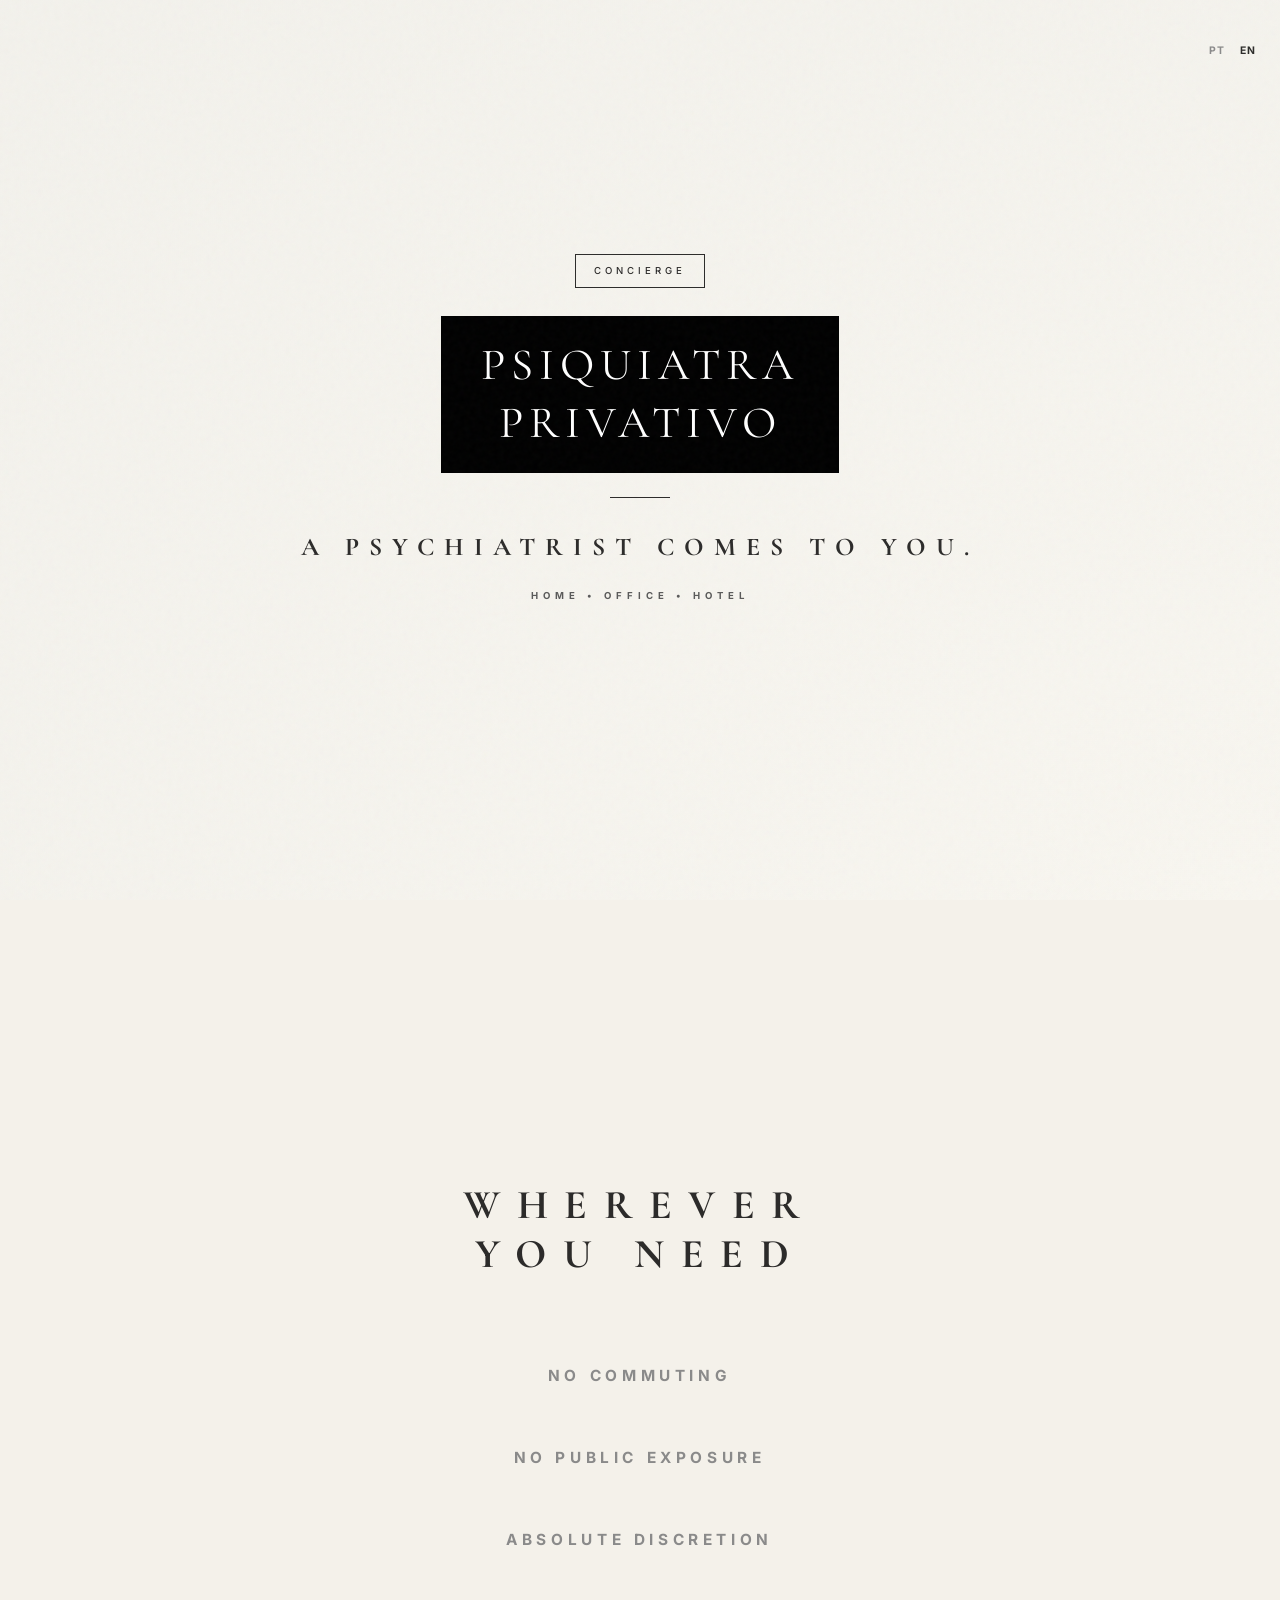
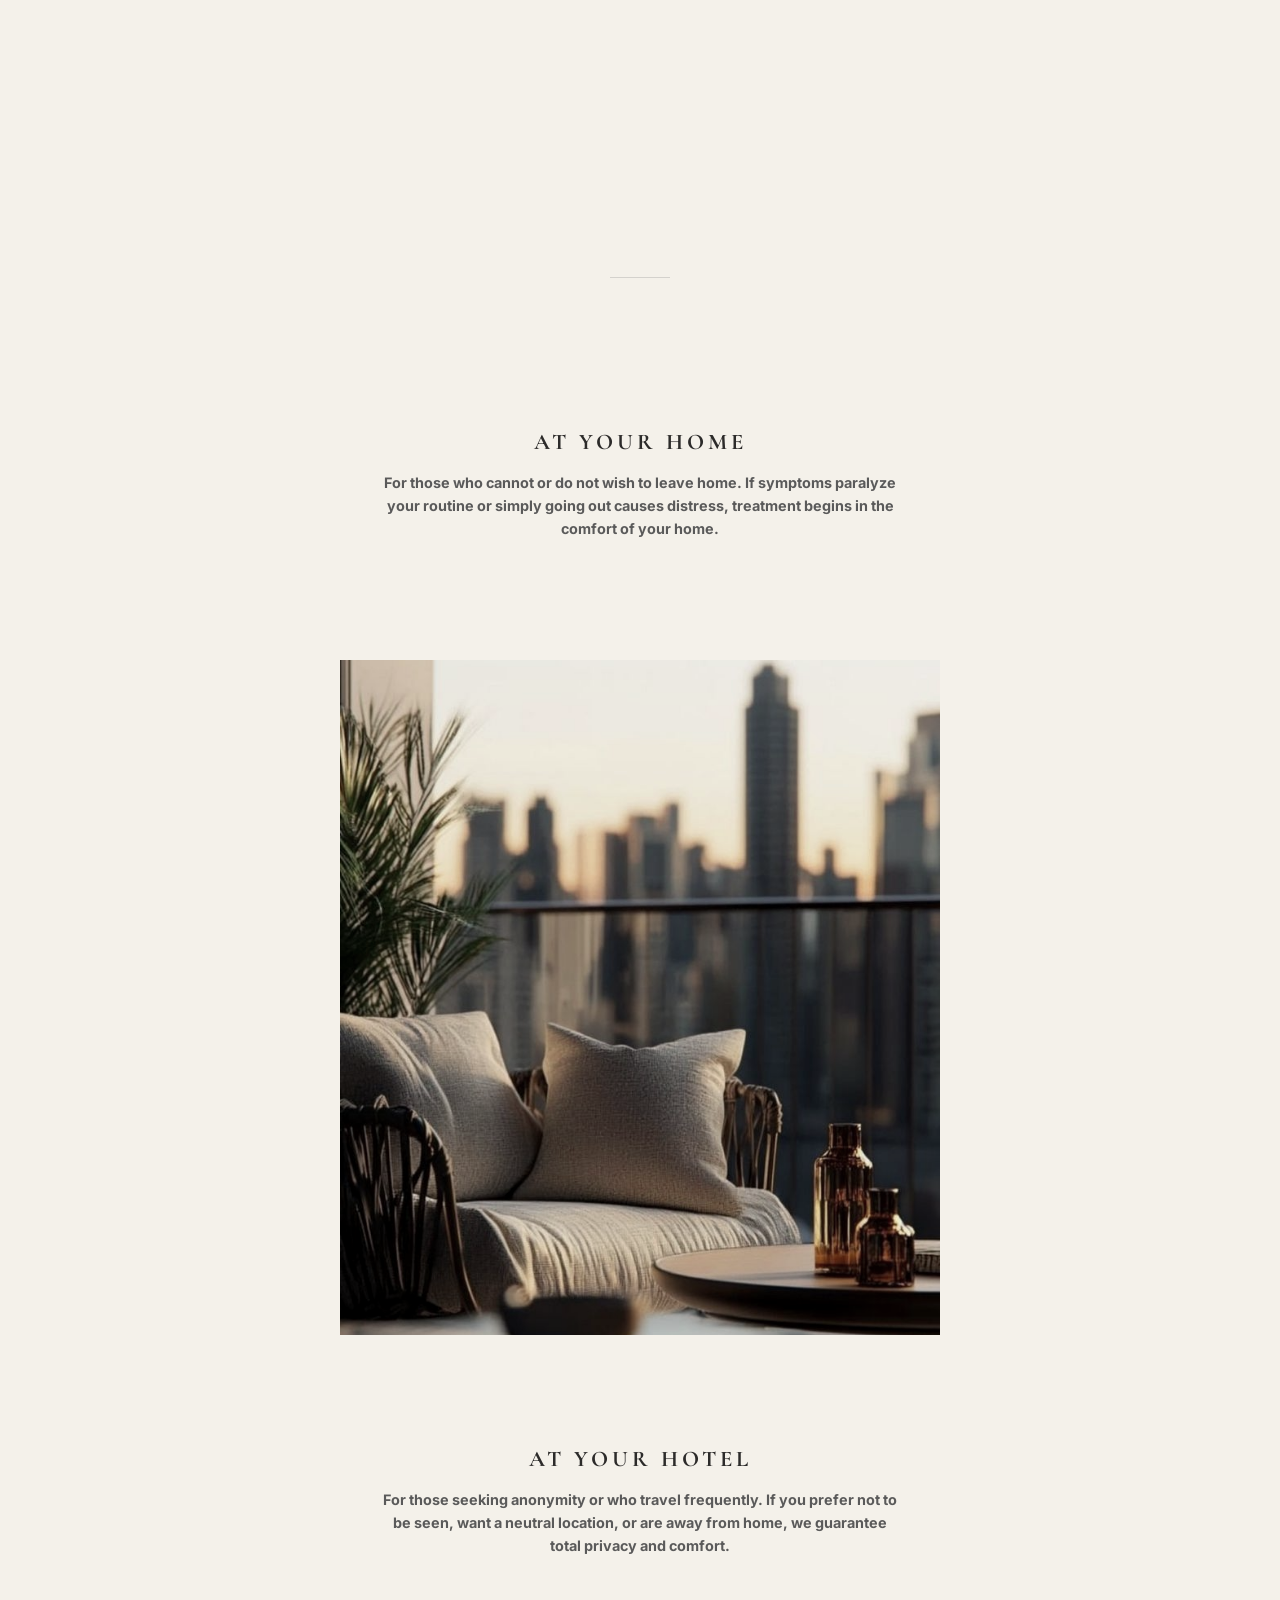
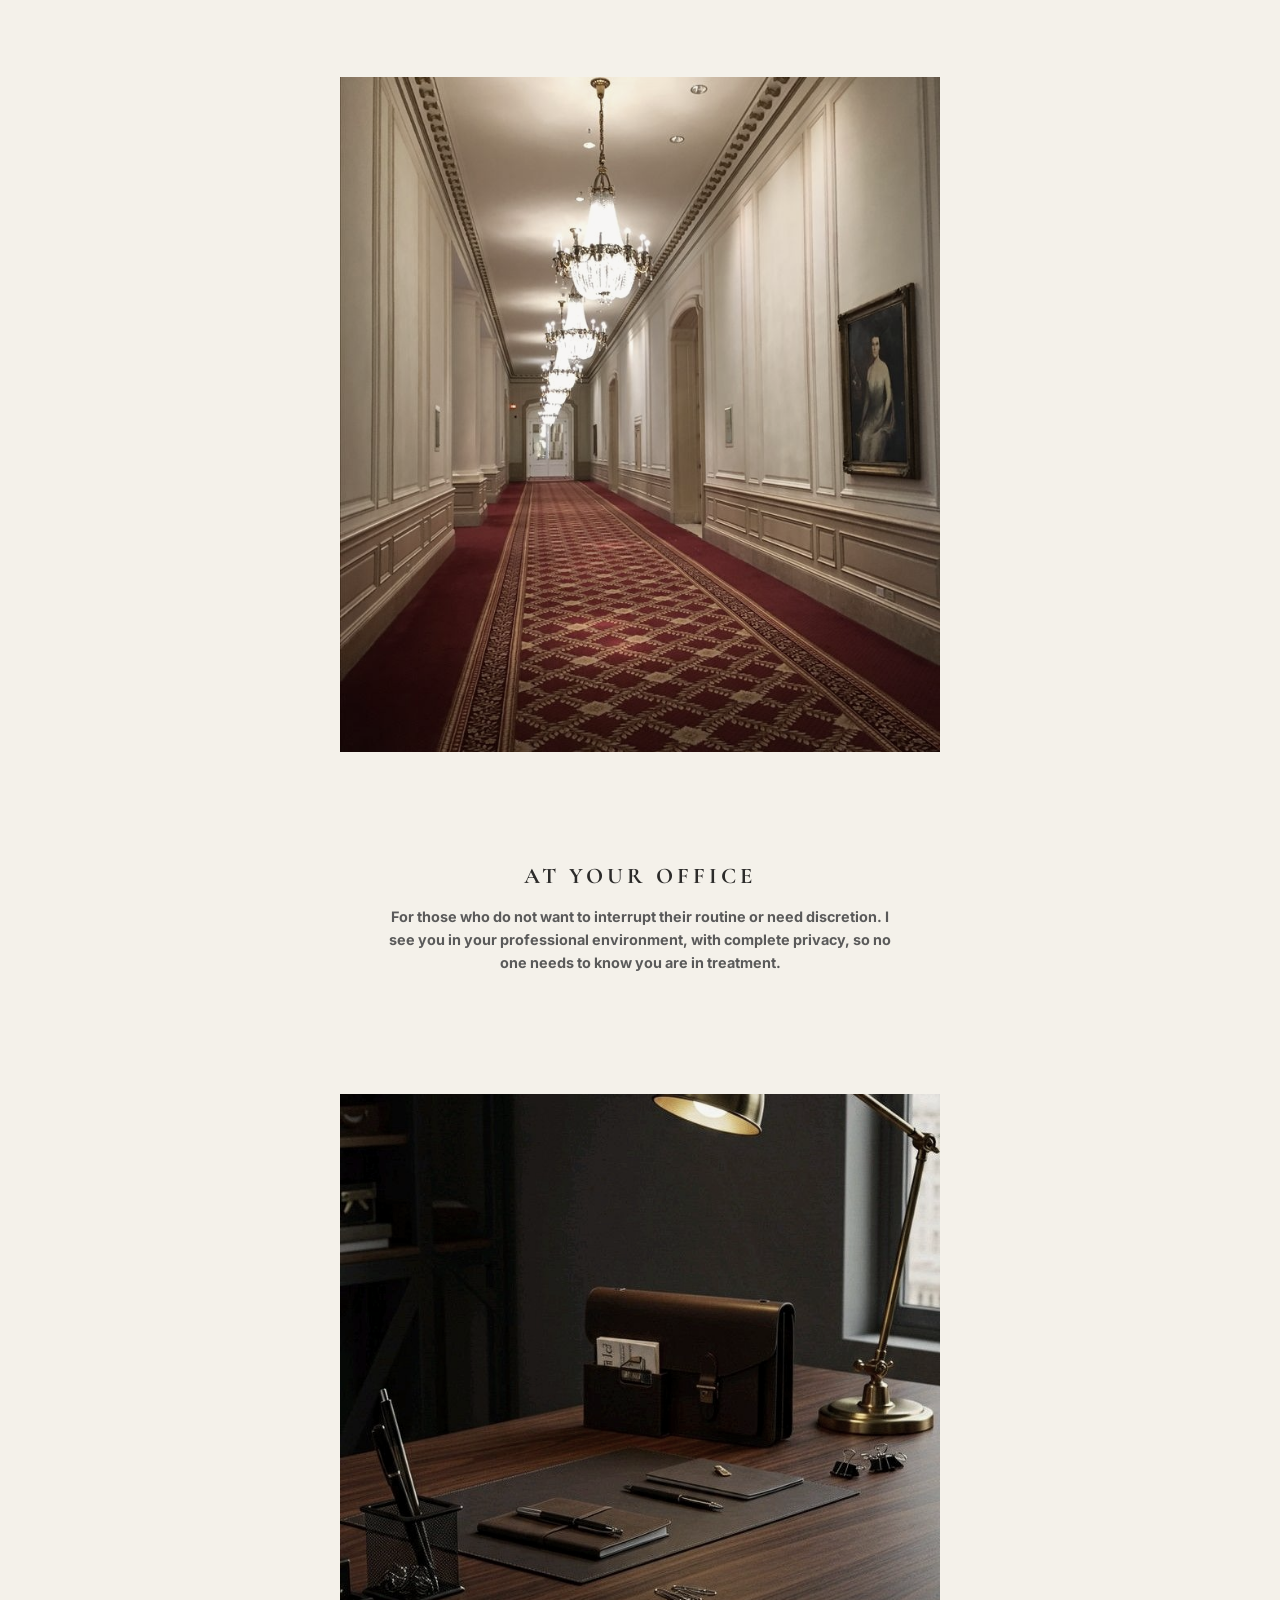
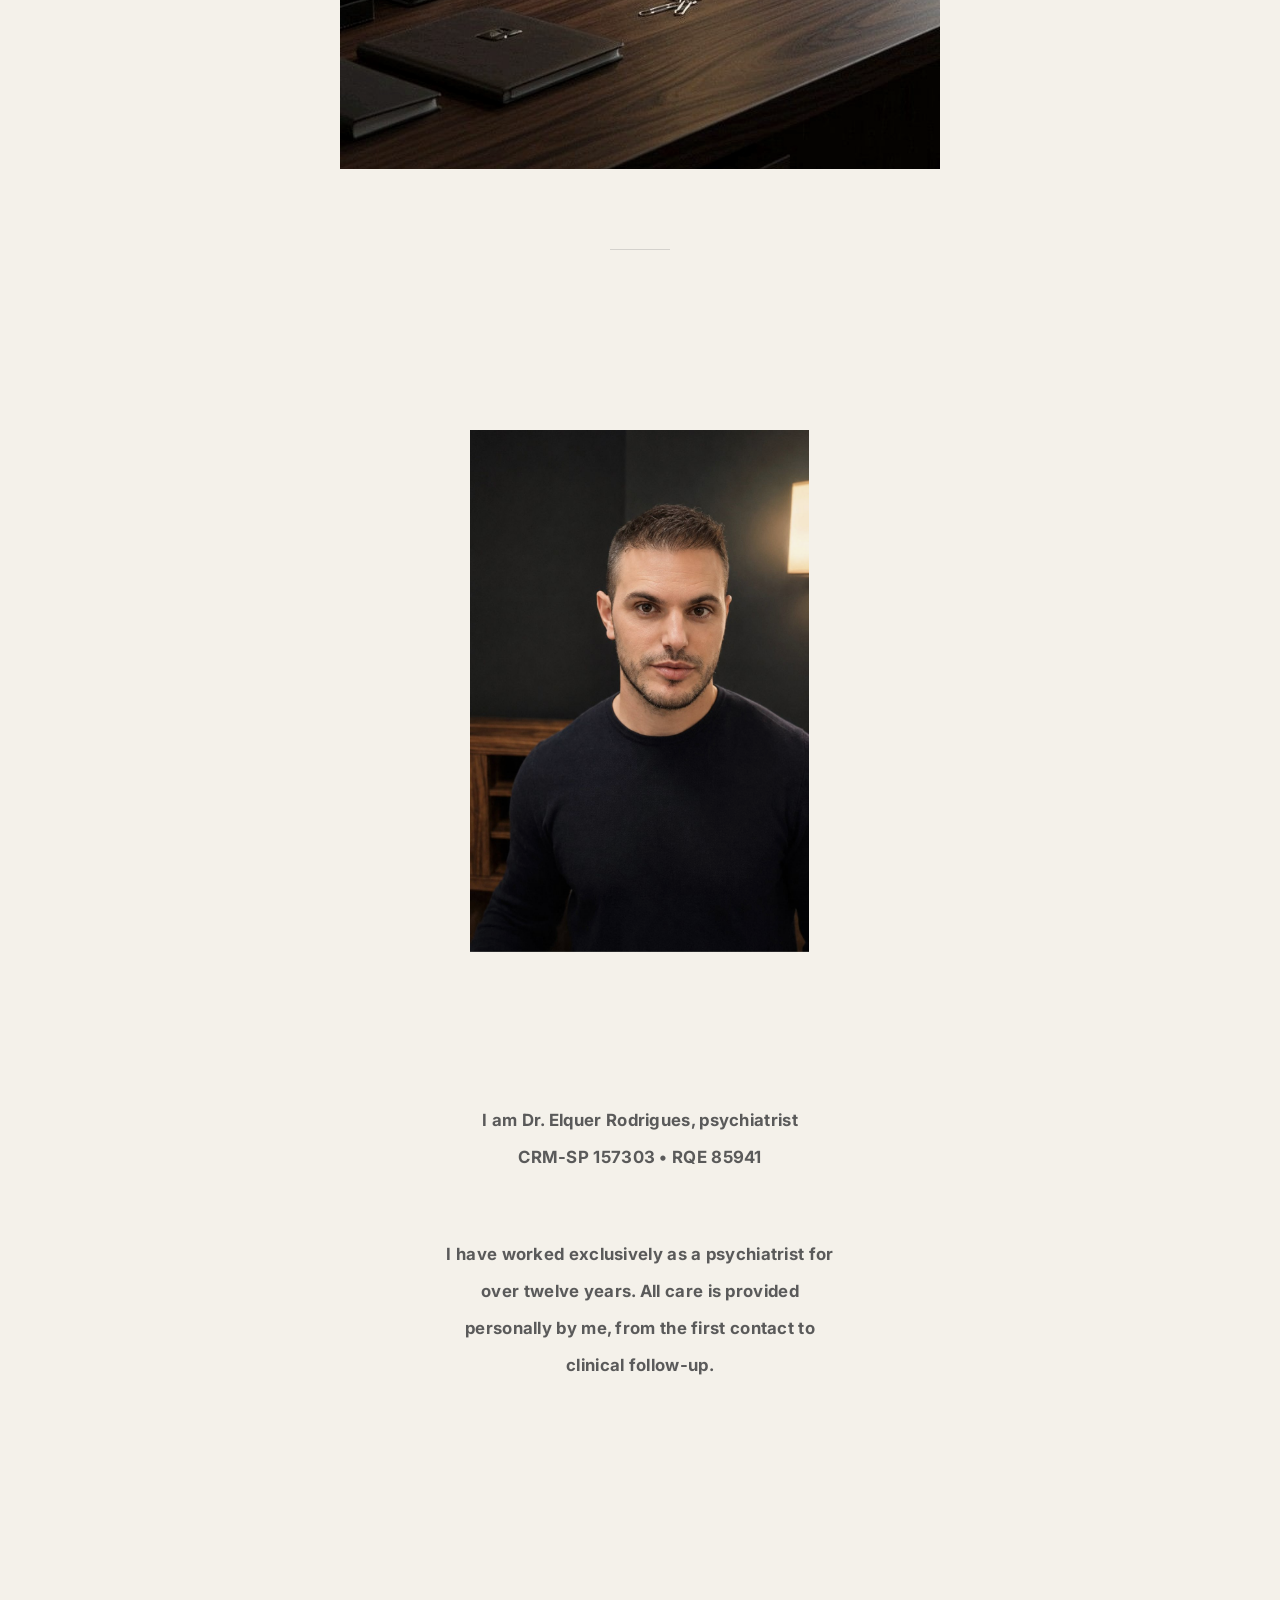
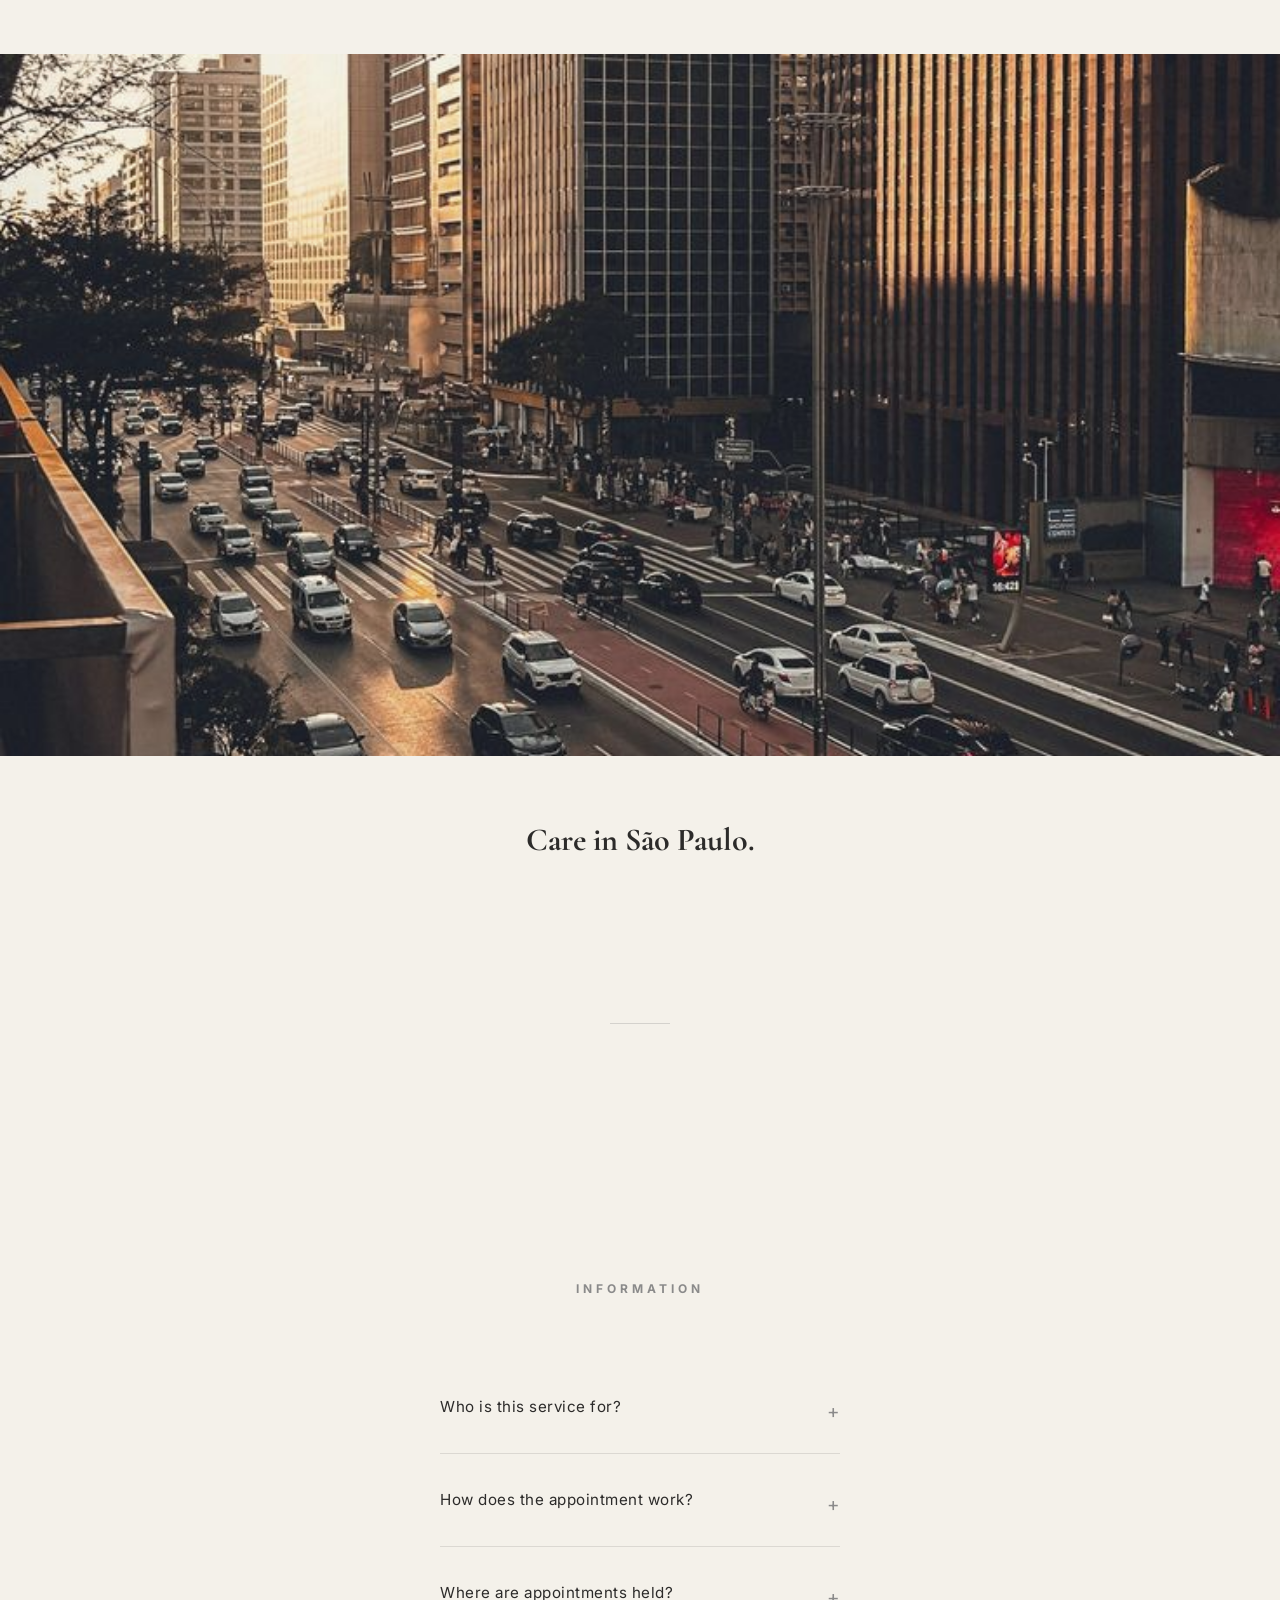
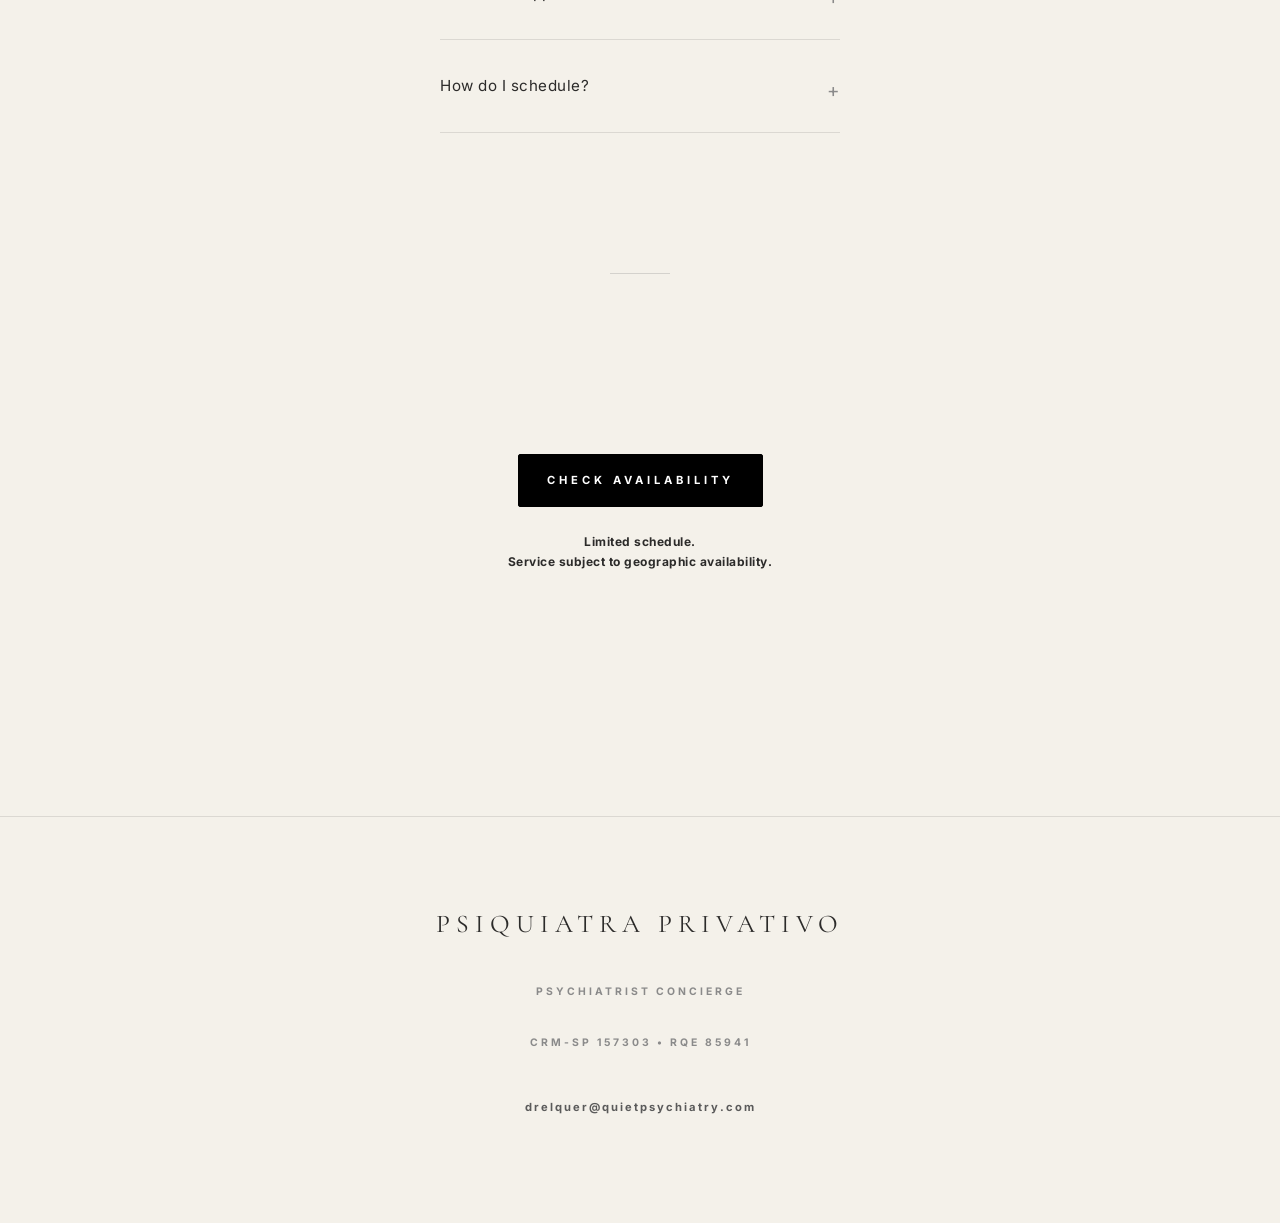
==== commit c48231c8: "Update image source in São Paulo banner" ====
--- a/en/index.html
+++ b/en/index.html
@@ -902,7 +902,7 @@
         <!-- BANNER SÃO PAULO -->
         <div class="sp-banner-wrapper scroll-reveal">
             <div class="sp-banner-inner">
-                <img src="foto5.jpg?v=novo" class="sp-image" alt="São Paulo" />
+                <img src="foto5s.jpg?v=novo" class="sp-image" alt="São Paulo" />
                 <p class="sp-caption">Care in São Paulo.</p>
             </div>
         </div>
@@ -1047,4 +1047,4 @@
         });
     </script>
 </body>
-</html>+</html>
